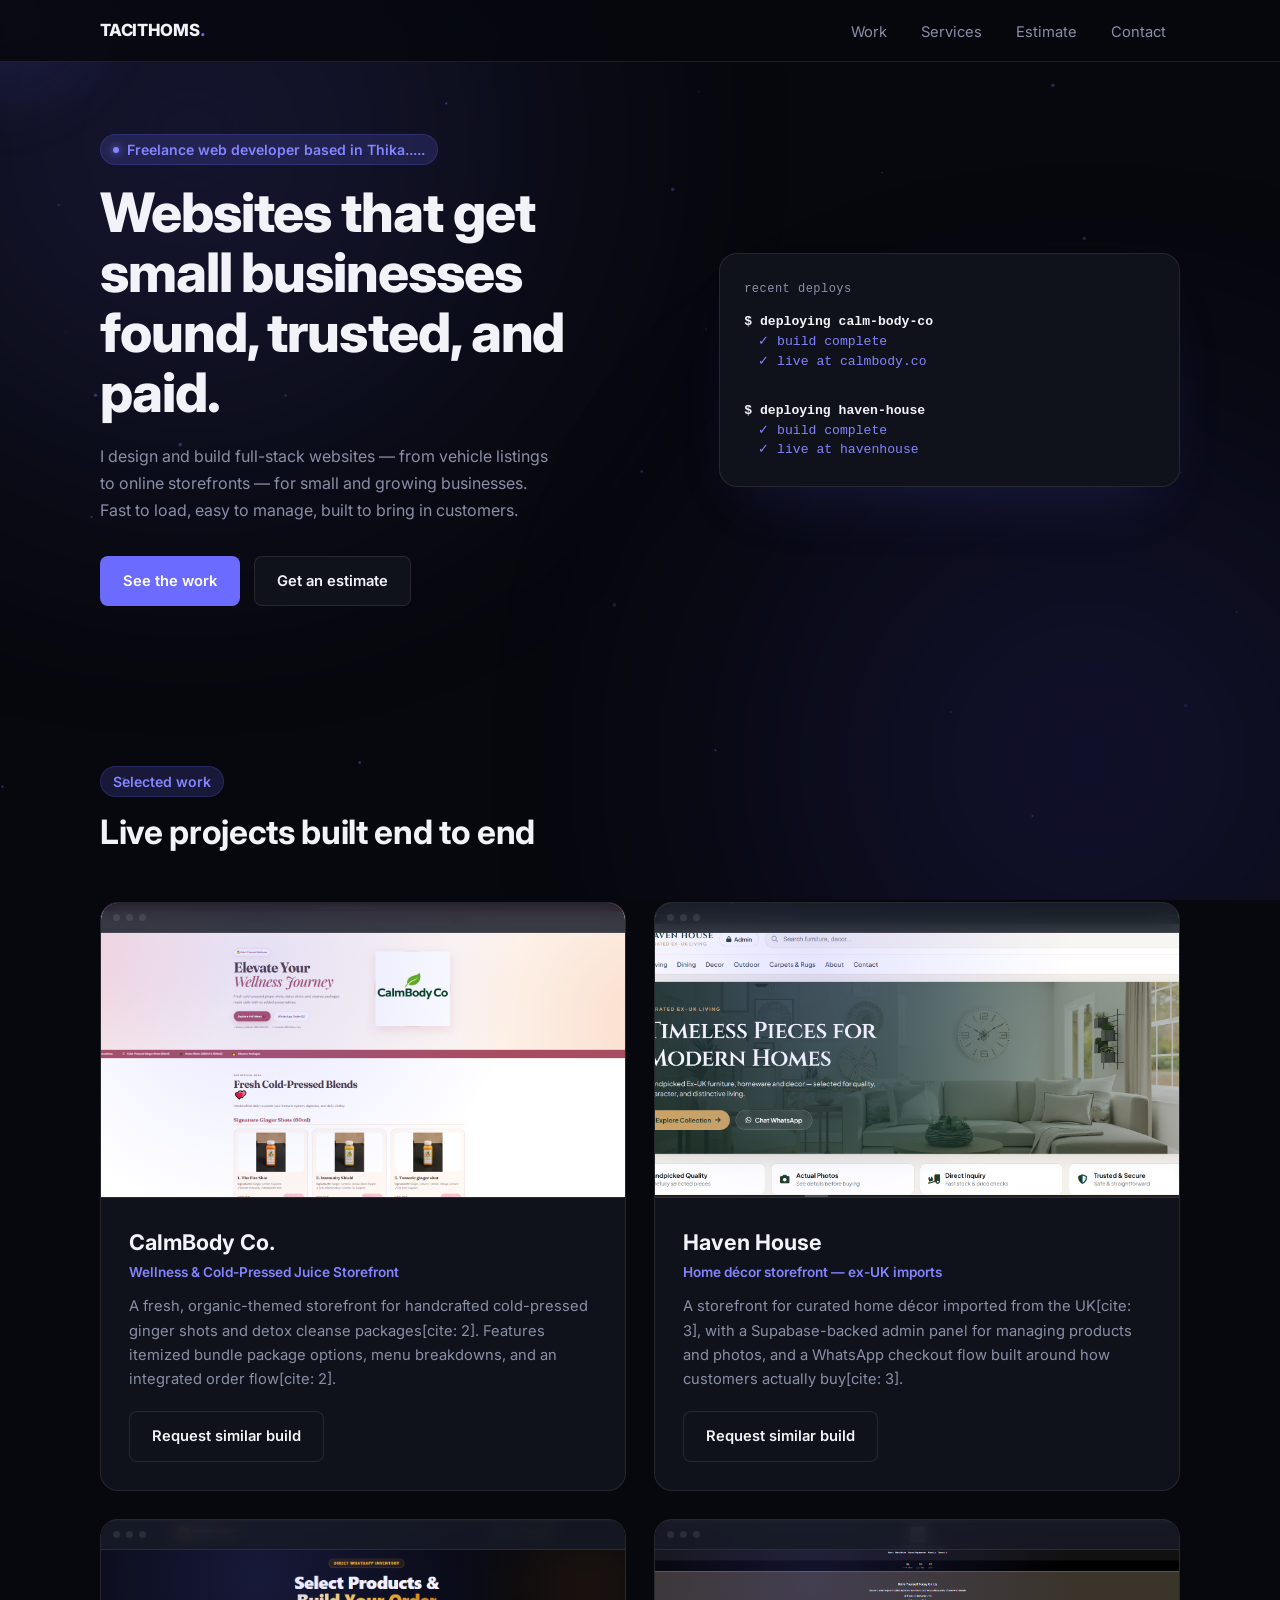
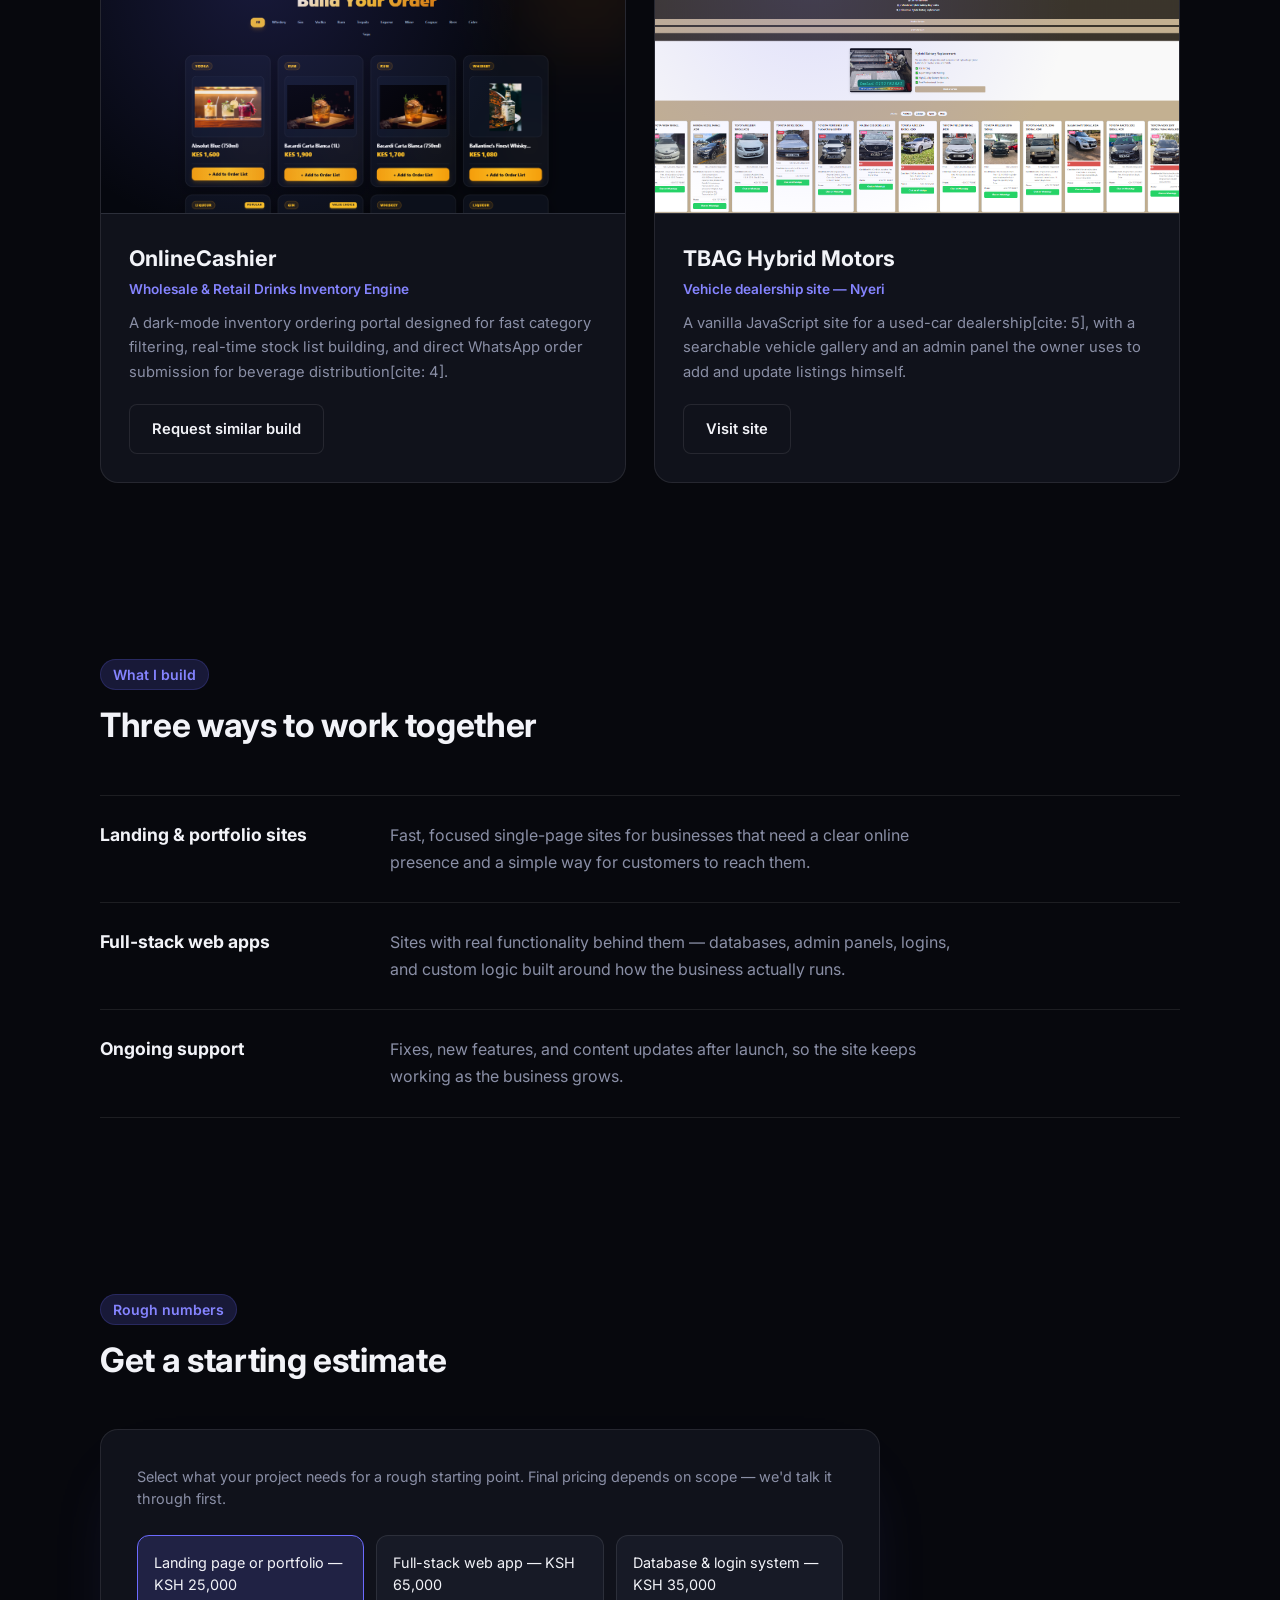
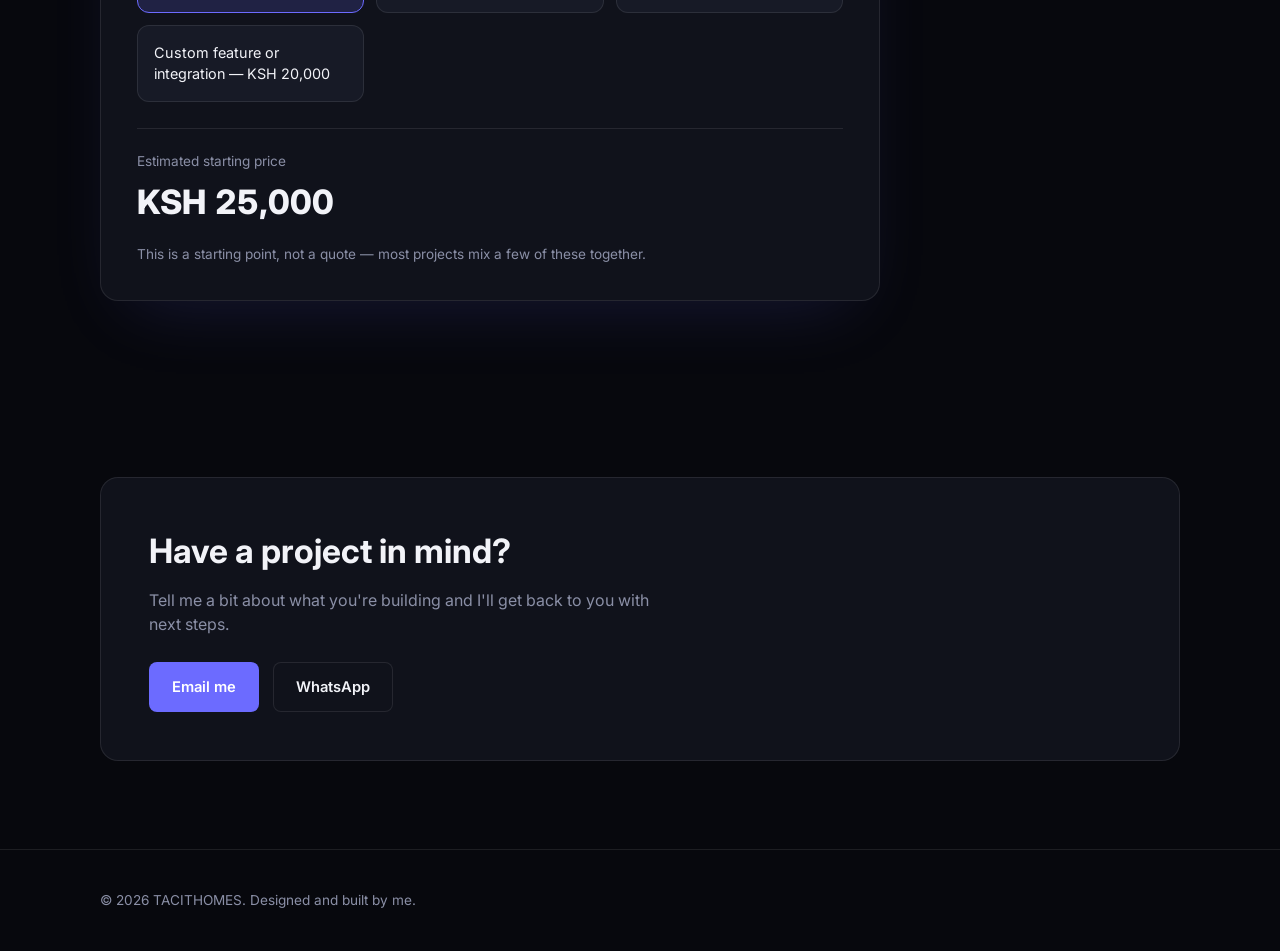
==== index.html @ ae26a4ca "Lets get known" ====
<!DOCTYPE html>
<html lang="en">
<head>
  <meta charset="utf-8">
  <meta name="viewport" content="width=device-width, initial-scale=1.0">
  <title>TACITHOMES — Freelance Web Developer</title>
  <meta name="description" content="Freelance web developer based in Kiambu, Kenya, building fast full-stack websites and web applications for small businesses.">
  <link rel="preconnect" href="https://fonts.googleapis.com">
  <link rel="preconnect" href="https://fonts.gstatic.com" crossorigin>
  <link href="https://fonts.googleapis.com/css2?family=Inter:wght@400;500;600;700;800&display=swap" rel="stylesheet">
  <style>
    :root {
      --bg: #07080d;
      --surface: #10121b;
      --surface-2: #171a26;
      --border: rgba(255, 255, 255, 0.09);
      --text: #f2f3f8;
      --muted: #8a8fa6;
      --accent: #6c6bff;
      --accent-bright: #8584ff;
      --accent-soft: rgba(108, 107, 255, 0.18);
      --radius-sm: 8px;
      --radius-md: 12px;
      --radius-lg: 18px;
    }

    * { box-sizing: border-box; margin: 0; padding: 0; }
    html { scroll-behavior: smooth; }

    body {
      min-height: 100vh;
      color: var(--text);
      font-family: 'Inter', -apple-system, BlinkMacSystemFont, 'Segoe UI', system-ui, sans-serif;
      background: var(--bg);
      line-height: 1.5;
      overflow-x: hidden;
      -webkit-font-smoothing: antialiased;
    }

    /* Ambient Lighting Elements */
    .aurora {
      position: fixed;
      inset: 0;
      z-index: -5;
      overflow: hidden;
      pointer-events: none;
    }

    .aurora::before,
    .aurora::after {
      content: "";
      position: absolute;
      width: 50vw;
      height: 50vw;
      min-width: 350px;
      min-height: 350px;
      border-radius: 50%;
      filter: blur(140px);
      opacity: 0.15;
      will-change: transform;
    }

    .aurora::before {
      top: -20%;
      left: -10%;
      background: var(--accent);
      animation: ambientPulse 16s ease-in-out infinite alternate;
    }

    .aurora::after {
      right: -10%;
      bottom: -20%;
      background: #4f46e5;
      animation: ambientPulse 20s ease-in-out infinite alternate-reverse;
    }

    @keyframes ambientPulse {
      0% { transform: scale(1) translate(0, 0); }
      100% { transform: scale(1.2) translate(30px, -20px); }
    }

    #particleCanvas {
      position: fixed;
      inset: 0;
      z-index: -4;
      pointer-events: none;
    }

    .cursor-glow {
      position: fixed;
      width: 280px;
      height: 280px;
      border-radius: 50%;
      pointer-events: none;
      z-index: -2;
      transform: translate(-50%, -50%);
      background: radial-gradient(circle, var(--accent-soft), transparent 70%);
      filter: blur(20px);
    }

    /* Layout & Navigation */
    .container {
      width: min(1080px, calc(100% - 40px));
      margin: 0 auto;
    }

    header {
      position: sticky;
      top: 0;
      z-index: 50;
      background: rgba(7, 8, 13, 0.85);
      backdrop-filter: blur(10px);
      border-bottom: 1px solid var(--border);
    }

    nav {
      position: relative;
      display: flex;
      align-items: center;
      justify-content: space-between;
      padding: 18px 0;
    }

    .brand {
      font-weight: 800;
      font-size: 1.05rem;
      letter-spacing: -0.01em;
      text-decoration: none;
      color: var(--text);
    }
    .brand span { color: var(--accent); }

    .nav-links { display: flex; gap: 6px; list-style: none; }
    .nav-links a {
      text-decoration: none;
      color: var(--muted);
      font-size: 0.92rem;
      padding: 8px 14px;
      border-radius: var(--radius-sm);
      transition: color .2s ease, background .2s ease;
    }
    .nav-links a:hover { color: var(--text); background: var(--surface); }

    .nav-toggle {
      display: none;
      flex-direction: column;
      gap: 4px;
      background: none;
      border: none;
      cursor: pointer;
      padding: 8px;
    }
    .nav-toggle span { width: 20px; height: 2px; background: var(--text); border-radius: 2px; }

    @media (max-width: 760px) {
      .nav-toggle { display: flex; }
      .nav-links {
        position: absolute;
        top: 100%;
        left: 0;
        right: 0;
        flex-direction: column;
        background: var(--bg);
        border-bottom: 1px solid var(--border);
        padding: 10px 20px 20px;
        display: none;
      }
      .nav-links.open { display: flex; }
    }

    /* Hero Section */
    .hero { padding: 72px 0; }
    .hero-grid { display: grid; grid-template-columns: 1.1fr 0.9fr; gap: 56px; align-items: center; }

    .kicker {
      display: inline-flex;
      align-items: center;
      gap: 8px;
      color: var(--accent-bright);
      font-size: 0.88rem;
      font-weight: 600;
      margin-bottom: 18px;
      padding: 4px 12px;
      border-radius: 20px;
      background: var(--accent-soft);
      border: 1px solid rgba(108, 107, 255, 0.2);
    }

    .dot {
      width: 6px;
      height: 6px;
      border-radius: 50%;
      background: var(--accent-bright);
      box-shadow: 0 0 8px var(--accent-bright);
      animation: signalPulse 1.5s infinite;
    }

    @keyframes signalPulse {
      0%, 100% { opacity: 1; }
      50% { opacity: 0.3; }
    }

    .hero h1 { font-size: clamp(2.2rem, 4.4vw, 3.4rem); font-weight: 800; letter-spacing: -0.02em; line-height: 1.1; }
    .hero .lede { color: var(--muted); margin-top: 20px; max-width: 46ch; line-height: 1.7; }
    .hero .actions { display: flex; gap: 14px; margin-top: 32px; flex-wrap: wrap; }

    .btn {
      display: inline-flex;
      align-items: center;
      padding: 13px 22px;
      border-radius: var(--radius-sm);
      font-weight: 600;
      font-size: 0.92rem;
      text-decoration: none;
      cursor: pointer;
      border: 1px solid transparent;
      transition: transform .15s ease, background .2s ease, border-color .2s ease, color .2s ease;
    }
    .btn-primary { background: var(--accent); color: #fff; }
    .btn-primary:hover { transform: translateY(-1px); background: var(--accent-bright); }
    .btn-secondary { border-color: var(--border); color: var(--text); background: var(--surface); }
    .btn-secondary:hover { border-color: var(--accent); color: var(--accent-bright); }

    .deploy-log {
      background: var(--surface);
      border: 1px solid var(--border);
      border-radius: var(--radius-lg);
      padding: 26px 24px;
      box-shadow: 0 30px 70px -30px var(--accent-soft);
      font-family: ui-monospace, SFMono-Regular, Menlo, Consolas, monospace;
      font-size: 0.82rem;
      min-height: 230px;
    }
    .deploy-log .log-title { color: var(--muted); font-size: 0.75rem; letter-spacing: 0.04em; margin-bottom: 14px; }
    .log-cmd { color: var(--text); font-weight: 600; margin-top: 10px; }
    .log-ok { color: var(--accent-bright); padding-left: 14px; }
    .log-line { color: var(--muted); }

    @media (max-width: 860px) {
      .hero-grid { grid-template-columns: 1fr; }
    }

    /* Shared Section Header */
    section { padding: 88px 0; }
    .section-head { max-width: 640px; margin-bottom: 44px; }
    .section-head .kicker { margin-bottom: 10px; }
    .section-head h2 { font-size: clamp(1.6rem, 3vw, 2.1rem); font-weight: 700; letter-spacing: -0.01em; }

    /* Work Showcase Grid */
    .work-grid {
      display: grid;
      grid-template-columns: repeat(auto-fit, minmax(480px, 1fr));
      gap: 28px;
    }

    .work-card {
      background: var(--surface);
      border: 1px solid var(--border);
      border-radius: var(--radius-lg);
      overflow: hidden;
      display: flex;
      flex-direction: column;
      transition: transform .25s ease, border-color .25s ease, box-shadow .25s ease;
      transform-style: preserve-3d;
    }

    .work-card:hover {
      border-color: rgba(108, 107, 255, 0.4);
      box-shadow: 0 20px 40px -20px var(--accent-soft);
    }

    .work-visual {
      background: var(--surface-2);
      border-bottom: 1px solid var(--border);
      aspect-ratio: 16 / 9;
      position: relative;
      overflow: hidden;
      display: flex;
      align-items: center;
      justify-content: center;
    }

    .work-visual::before {
      content: "";
      position: absolute;
      inset: 0;
      background: radial-gradient(circle at 30% 20%, var(--accent-soft), transparent 60%);
      z-index: 1;
      pointer-events: none;
    }

    .work-visual img {
      width: 100%;
      height: 100%;
      object-fit: cover;
      object-position: top;
      transition: transform .4s ease;
    }

    .work-card:hover .work-visual img {
      transform: scale(1.03);
    }

    .work-visual .frame-bar {
      position: absolute;
      top: 0; left: 0; right: 0;
      height: 30px;
      background: rgba(23, 26, 38, 0.85);
      backdrop-filter: blur(8px);
      display: flex;
      align-items: center;
      gap: 6px;
      padding: 0 12px;
      border-bottom: 1px solid var(--border);
      z-index: 2;
    }
    .frame-bar span { width: 7px; height: 7px; border-radius: 50%; background: var(--border); }

    .work-content {
      padding: 28px;
      display: flex;
      flex-direction: column;
      flex-grow: 1;
    }

    .work-content h3 { font-size: 1.35rem; font-weight: 700; }
    .work-content .tag { color: var(--accent-bright); font-size: 0.85rem; font-weight: 600; margin: 4px 0 12px; }
    .work-content p.desc { color: var(--muted); line-height: 1.65; font-size: 0.92rem; margin-bottom: 20px; flex-grow: 1; }
    .work-content .actions { display: flex; gap: 10px; margin-top: auto; }

    @media (max-width: 560px) {
      .work-grid { grid-template-columns: 1fr; }
    }

    /* Services List */
    .service-row {
      display: grid;
      grid-template-columns: 260px 1fr;
      gap: 30px;
      padding: 26px 0;
      border-top: 1px solid var(--border);
    }
    .services-list .service-row:last-child { border-bottom: 1px solid var(--border); }
    .service-row h3 { font-size: 1.1rem; font-weight: 700; }
    .service-row p { color: var(--muted); line-height: 1.7; max-width: 56ch; }

    @media (max-width: 640px) {
      .service-row { grid-template-columns: 1fr; gap: 8px; }
    }

    /* Interactive Components Box */
    .interactive-box {
      background: var(--surface);
      border: 1px solid var(--border);
      border-radius: var(--radius-lg);
      padding: 36px;
      max-width: 780px;
      box-shadow: 0 30px 70px -30px var(--accent-soft);
    }

    .calc-grid {
      display: grid;
      grid-template-columns: repeat(auto-fit, minmax(220px, 1fr));
      gap: 12px;
      margin: 26px 0;
    }

    .calc-option {
      border: 1px solid var(--border);
      border-radius: var(--radius-md);
      padding: 16px;
      cursor: pointer;
      font-size: 0.9rem;
      transition: border-color .2s ease, background .2s ease;
      user-select: none;
      background: var(--surface-2);
    }

    .calc-option.selected {
      border-color: var(--accent);
      background: var(--accent-soft);
      color: var(--text);
    }

    .calc-result {
      border-top: 1px solid var(--border);
      padding-top: 22px;
      margin-top: 10px;
    }

    .calc-result .label { color: var(--muted); font-size: 0.85rem; }
    .calc-price { font-size: 2.1rem; font-weight: 800; margin-top: 6px; color: var(--text); font-variant-numeric: tabular-nums; }
    .estimate-note { color: var(--muted); font-size: 0.85rem; margin-top: 16px; }

    /* Contact Box */
    .contact-box {
      background: var(--surface);
      border: 1px solid var(--border);
      border-radius: var(--radius-lg);
      padding: 48px;
    }
    .contact-box h2 { font-size: clamp(1.6rem, 3vw, 2.1rem); font-weight: 700; }
    .contact-box p { color: var(--muted); margin-top: 12px; max-width: 52ch; }
    .contact-actions { display: flex; gap: 14px; margin-top: 26px; flex-wrap: wrap; }

    /* Footer */
    footer { padding: 40px 0; border-top: 1px solid var(--border); color: var(--muted); font-size: 0.85rem; }

    @media (prefers-reduced-motion: reduce) {
      html { scroll-behavior: auto; }
      * { transition: none !important; animation: none !important; }
    }
  </style>
</head>
<body>

  <div class="aurora"></div>
  <canvas id="particleCanvas"></canvas>
  <div class="cursor-glow" id="cursorGlow"></div>

  <header>
    <div class="container">
      <nav>
        <a href="#top" class="brand">TACITHOMS<span>.</span></a>
        <button class="nav-toggle" id="navToggle" aria-label="Toggle menu" aria-expanded="false">
          <span></span><span></span><span></span>
        </button>
        <ul class="nav-links" id="navLinks">
          <li><a href="#work">Work</a></li>
          <li><a href="#services">Services</a></li>
          <li><a href="#estimate">Estimate</a></li>
          <li><a href="#contact">Contact</a></li>
        </ul>
      </nav>
    </div>
  </header>

  <main>
    <!-- Hero Section -->
    <section class="hero" id="top">
      <div class="container hero-grid">
        <div>
          <div class="kicker">
            <span class="dot"></span>
            Freelance web developer based in Thika.....
          </div>
          <h1>Websites that get small businesses found, trusted, and paid.</h1>
          <p class="lede">I design and build full-stack websites — from vehicle listings to online storefronts — for small and growing businesses. Fast to load, easy to manage, built to bring in customers.</p>
          <div class="actions">
            <a href="#work" class="btn btn-primary">See the work</a>
            <a href="#estimate" class="btn btn-secondary">Get an estimate</a>
          </div>
        </div>
        <div class="deploy-log" id="deployLog" aria-hidden="true">
          <div class="log-title">recent deploys</div>
        </div>
      </div>
    </section>

    <!-- Work Section -->
    <section id="work">
      <div class="container">
        <div class="section-head">
          <p class="kicker">Selected work</p>
          <h2>Live projects built end to end</h2>
        </div>

        <div class="work-grid">
          <!-- Work Item 1: CalmBody Co. -->
          <div class="work-card tilt">
            <div class="work-visual">
              <div class="frame-bar"><span></span><span></span><span></span></div>
              <img src="calm.png" alt="CalmBody Co. website screenshot" loading="lazy">
            </div>
            <div class="work-content">
              <h3>CalmBody Co.</h3>
              <p class="tag">Wellness &amp; Cold-Pressed Juice Storefront</p>
              <p class="desc">A fresh, organic-themed storefront for handcrafted cold-pressed ginger shots and detox cleanse packages[cite: 2]. Features itemized bundle package options, menu breakdowns, and an integrated order flow[cite: 2].</p>
              <div class="actions">
                <a href="#contact" class="btn btn-secondary">Request similar build</a>
              </div>
            </div>
          </div>

          <!-- Work Item 2: Haven House -->
          <div class="work-card tilt">
            <div class="work-visual">
              <div class="frame-bar"><span></span><span></span><span></span></div>
              <img src="ex.png" alt="Haven House website screenshot" loading="lazy">
            </div>
            <div class="work-content">
              <h3>Haven House</h3>
              <p class="tag">Home décor storefront — ex-UK imports</p>
              <p class="desc">A storefront for curated home décor imported from the UK[cite: 3], with a Supabase-backed admin panel for managing products and photos, and a WhatsApp checkout flow built around how customers actually buy[cite: 3].</p>
              <div class="actions">
                <a href="#contact" class="btn btn-secondary">Request similar build</a>
              </div>
            </div>
          </div>

          <!-- Work Item 3: OnlineCashier -->
          <div class="work-card tilt">
            <div class="work-visual">
              <div class="frame-bar"><span></span><span></span><span></span></div>
              <img src="rahum.png" alt="OnlineCashier website screenshot" loading="lazy">
            </div>
            <div class="work-content">
              <h3>OnlineCashier</h3>
              <p class="tag">Wholesale &amp; Retail Drinks Inventory Engine</p>
              <p class="desc">A dark-mode inventory ordering portal designed for fast category filtering, real-time stock list building, and direct WhatsApp order submission for beverage distribution[cite: 4].</p>
              <div class="actions">
                <a href="#contact" class="btn btn-secondary">Request similar build</a>
              </div>
            </div>
          </div>

          <!-- Work Item 4: TBAG Hybrid Motors -->
          <div class="work-card tilt">
            <div class="work-visual">
              <div class="frame-bar"><span></span><span></span><span></span></div>
              <img src="tbag.png" alt="TBAG Hybrid Motors website screenshot" loading="lazy">
            </div>
            <div class="work-content">
              <h3>TBAG Hybrid Motors</h3>
              <p class="tag">Vehicle dealership site — Nyeri</p>
              <p class="desc">A vanilla JavaScript site for a used-car dealership[cite: 5], with a searchable vehicle gallery and an admin panel the owner uses to add and update listings himself.</p>
              <div class="actions">
                <a href="https://tbagweb.vercel.app" target="_blank" rel="noopener" class="btn btn-secondary">Visit site</a>
              </div>
            </div>
          </div>
        </div>
      </div>
    </section>

    <!-- Services Section -->
    <section id="services">
      <div class="container">
        <div class="section-head">
          <p class="kicker">What I build</p>
          <h2>Three ways to work together</h2>
        </div>
        <div class="services-list">
          <div class="service-row">
            <h3>Landing &amp; portfolio sites</h3>
            <p>Fast, focused single-page sites for businesses that need a clear online presence and a simple way for customers to reach them.</p>
          </div>
          <div class="service-row">
            <h3>Full-stack web apps</h3>
            <p>Sites with real functionality behind them — databases, admin panels, logins, and custom logic built around how the business actually runs.</p>
          </div>
          <div class="service-row">
            <h3>Ongoing support</h3>
            <p>Fixes, new features, and content updates after launch, so the site keeps working as the business grows.</p>
          </div>
        </div>
      </div>
    </section>

    <!-- Price Estimator Section -->
    <section id="estimate">
      <div class="container">
        <div class="section-head">
          <p class="kicker">Rough numbers</p>
          <h2>Get a starting estimate</h2>
        </div>
        <div class="interactive-box">
          <p class="intro" style="color: var(--muted); font-size: 0.9rem;">Select what your project needs for a rough starting point. Final pricing depends on scope — we'd talk it through first.</p>
          <div class="calc-grid">
            <div class="calc-option selected" data-value="25000" onclick="toggleOption(this)">Landing page or portfolio — KSH 25,000</div>
            <div class="calc-option" data-value="65000" onclick="toggleOption(this)">Full-stack web app — KSH 65,000</div>
            <div class="calc-option" data-value="35000" onclick="toggleOption(this)">Database &amp; login system — KSH 35,000</div>
            <div class="calc-option" data-value="20000" onclick="toggleOption(this)">Custom feature or integration — KSH 20,000</div>
          </div>
          <div class="calc-result">
            <div class="label">Estimated starting price</div>
            <div class="calc-price" id="totalPrice">KSH 25,000</div>
          </div>
          <p class="estimate-note">This is a starting point, not a quote — most projects mix a few of these together.</p>
        </div>
      </div>
    </section>

    <!-- Contact Section -->
    <section id="contact">
      <div class="container">
        <div class="contact-box">
          <h2>Have a project in mind?</h2>
          <p>Tell me a bit about what you're building and I'll get back to you with next steps.</p>
          <div class="contact-actions">
            <a href="mailto:jmgitahi590@mail.com" class="btn btn-primary">Email me</a>
            <a href="https://wa.me/254791635413" target="_blank" rel="noopener" class="btn btn-secondary">WhatsApp</a>
          </div>
        </div>
      </div>
    </section>
  </main>

  <footer>
    <div class="container">
      <p>© 2026 TACITHOMES. Designed and built by me.</p>
    </div>
  </footer>

  <script>
    // Navigation Mobile Toggle
    const navToggle = document.getElementById('navToggle');
    const navLinks = document.getElementById('navLinks');
    navToggle.addEventListener('click', () => {
      const isOpen = navLinks.classList.toggle('open');
      navToggle.setAttribute('aria-expanded', String(isOpen));
    });
    navLinks.querySelectorAll('a').forEach((link) => {
      link.addEventListener('click', () => navLinks.classList.remove('open'));
    });

    // Cursor Tracking Glow Effect
    const cursorGlow = document.getElementById("cursorGlow");
    window.addEventListener("pointermove", (e) => {
      cursorGlow.style.left = e.clientX + "px";
      cursorGlow.style.top = e.clientY + "px";
    });

    // 3D Card Hover Interaction
    document.querySelectorAll(".tilt").forEach((card) => {
      card.addEventListener("pointermove", (e) => {
        const rect = card.getBoundingClientRect();
        const x = e.clientX - rect.left;
        const y = e.clientY - rect.top;
        const rotateX = ((y / rect.height) - 0.5) * -6;
        const rotateY = ((x / rect.width) - 0.5) * 6;

        card.style.transform = `perspective(800px) rotateX(${rotateX}deg) rotateY(${rotateY}deg) translateY(-3px)`;
      });

      card.addEventListener("pointerleave", () => {
        card.style.transform = "perspective(800px) rotateX(0deg) rotateY(0deg) translateY(0)";
      });
    });

    // Estimate Calculator
    function toggleOption(el) {
      el.classList.toggle('selected');
      calculateTotal();
    }
    function calculateTotal() {
      let total = 0;
      document.querySelectorAll('.calc-option.selected').forEach((opt) => {
        total += parseInt(opt.getAttribute('data-value'), 10);
      });
      document.getElementById('totalPrice').textContent = `KSH ${total.toLocaleString()}`;
    }

    // Hero Deploy Log Dynamic Output
    const logLines = [
      '$ deploying calm-body-co',
      '  \u2713 build complete',
      '  \u2713 live at calmbody.co',
      '',
      '$ deploying haven-house',
      '  \u2713 build complete',
      '  \u2713 live at havenhouse.co.ke',
      '',
      '$ deploying online-cashier',
      '  \u2713 build complete',
      '  \u2713 live',
      '',
      '$ deploying tbag-hybrid-motors',
      '  \u2713 live at tbagweb.vercel.app',
      '',
      '$ ready for the next project_'
    ];

    function classify(line) {
      if (line.startsWith('$')) return 'log-cmd';
      if (line.indexOf('\u2713') !== -1) return 'log-ok';
      return 'log-line';
    }

    const logEl = document.getElementById('deployLog');
    const reduceMotion = window.matchMedia('(prefers-reduced-motion: reduce)').matches;

    function appendLineInstant(line) {
      const div = document.createElement('div');
      div.className = classify(line);
      div.innerHTML = line ? '' : '&nbsp;';
      if (line) div.textContent = line;
      logEl.appendChild(div);
    }

    async function typeLine(line) {
      const div = document.createElement('div');
      div.className = classify(line);
      logEl.appendChild(div);
      if (!line) { div.innerHTML = '&nbsp;'; return; }
      for (const ch of line) {
        div.textContent += ch;
        await new Promise((r) => setTimeout(r, 14));
      }
    }

    async function runLog() {
      if (reduceMotion) {
        logLines.forEach(appendLineInstant);
        return;
      }
      for (const line of logLines) {
        await typeLine(line);
        await new Promise((r) => setTimeout(r, 90));
      }
    }
    runLog();

    // Background Particle System
    const canvas = document.getElementById("particleCanvas");
    const ctx = canvas.getContext("2d");

    function resizeCanvas() {
      canvas.width = window.innerWidth;
      canvas.height = window.innerHeight;
    }
    resizeCanvas();
    window.addEventListener("resize", resizeCanvas);

    const particles = Array.from({ length: 30 }, () => ({
      x: Math.random() * canvas.width,
      y: Math.random() * canvas.height,
      radius: Math.random() * 1.5 + 0.5,
      vx: (Math.random() - 0.5) * 0.25,
      vy: (Math.random() - 0.5) * 0.25,
      alpha: Math.random() * 0.3 + 0.1
    }));

    function animateParticles() {
      ctx.clearRect(0, 0, canvas.width, canvas.height);
      
      particles.forEach(p => {
        p.x += p.vx;
        p.y += p.vy;

        if (p.x < 0) p.x = canvas.width;
        if (p.x > canvas.width) p.x = 0;
        if (p.y < 0) p.y = canvas.height;
        if (p.y > canvas.height) p.y = 0;

        ctx.beginPath();
        ctx.arc(p.x, p.y, p.radius, 0, Math.PI * 2);
        ctx.fillStyle = `rgba(133, 132, 255, ${p.alpha})`;
        ctx.fill();
      });

      requestAnimationFrame(animateParticles);
    }
    animateParticles();
  </script>
</body>
</html>
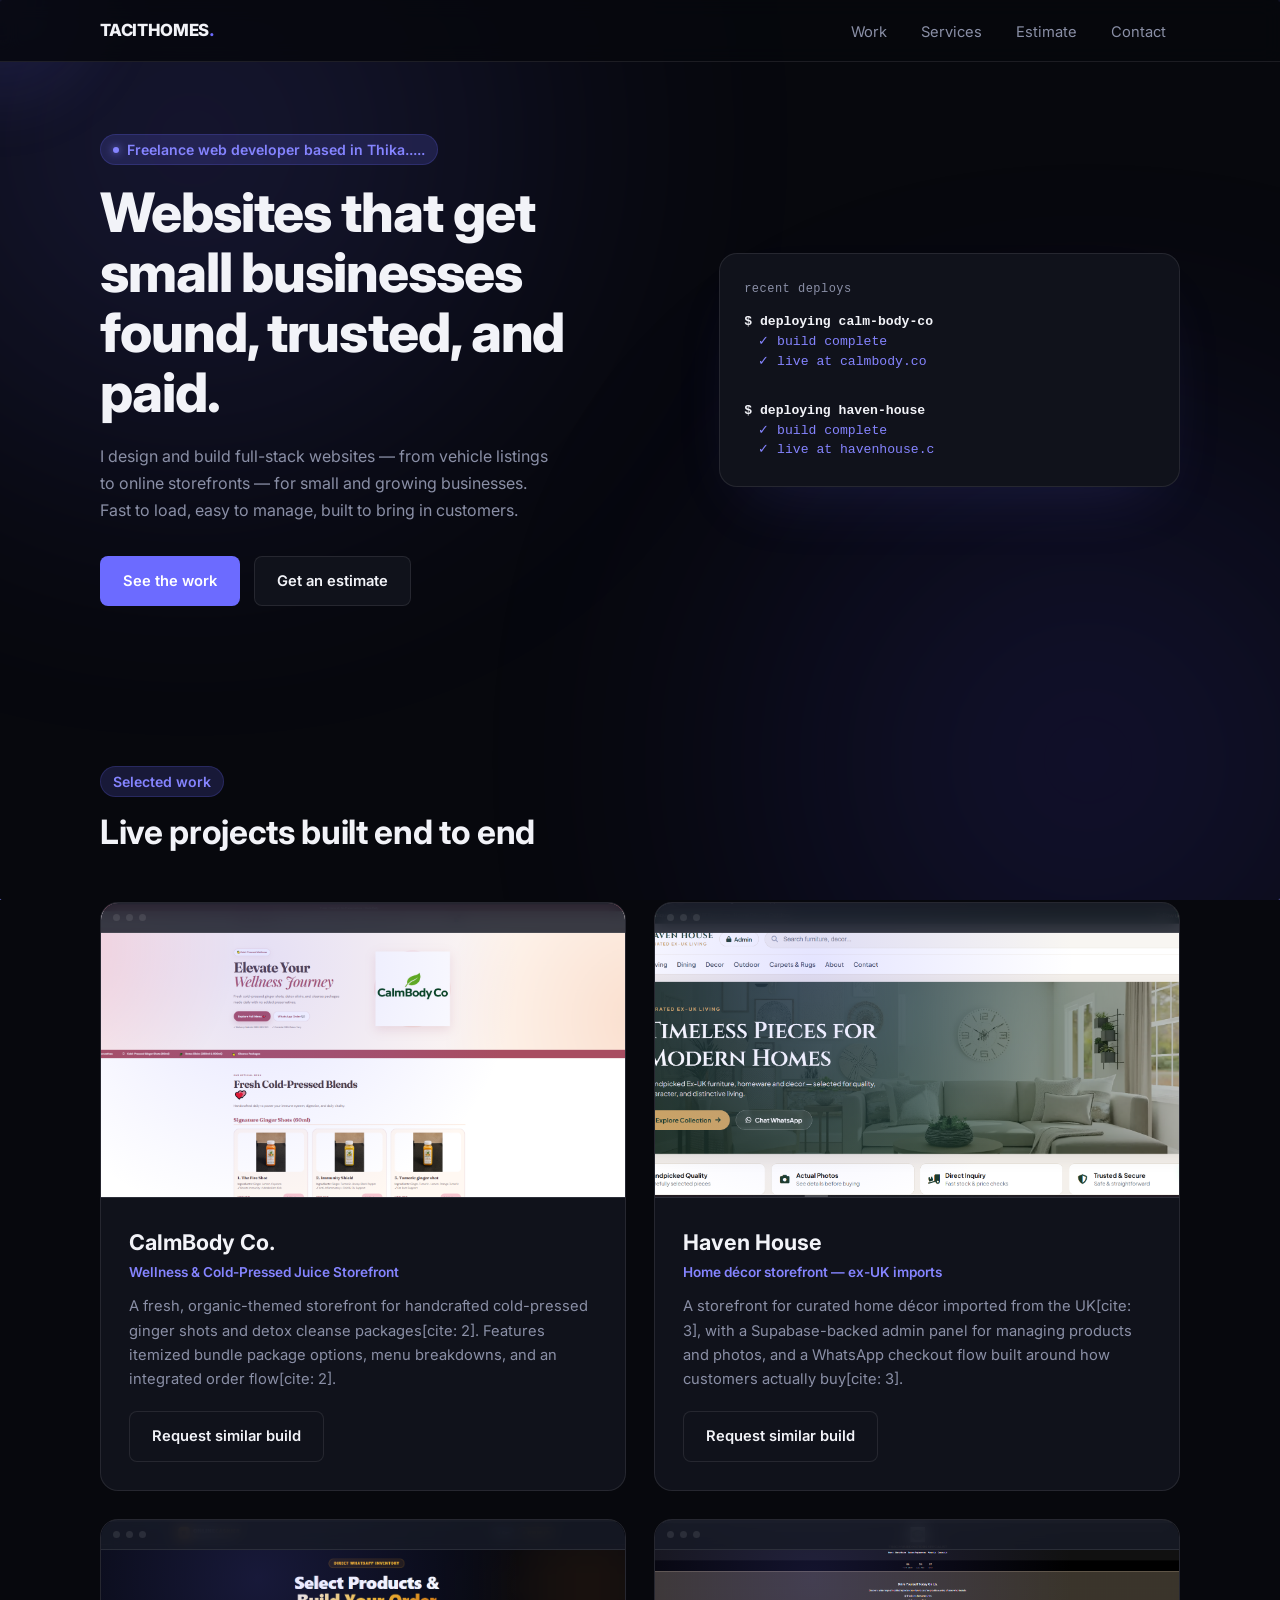
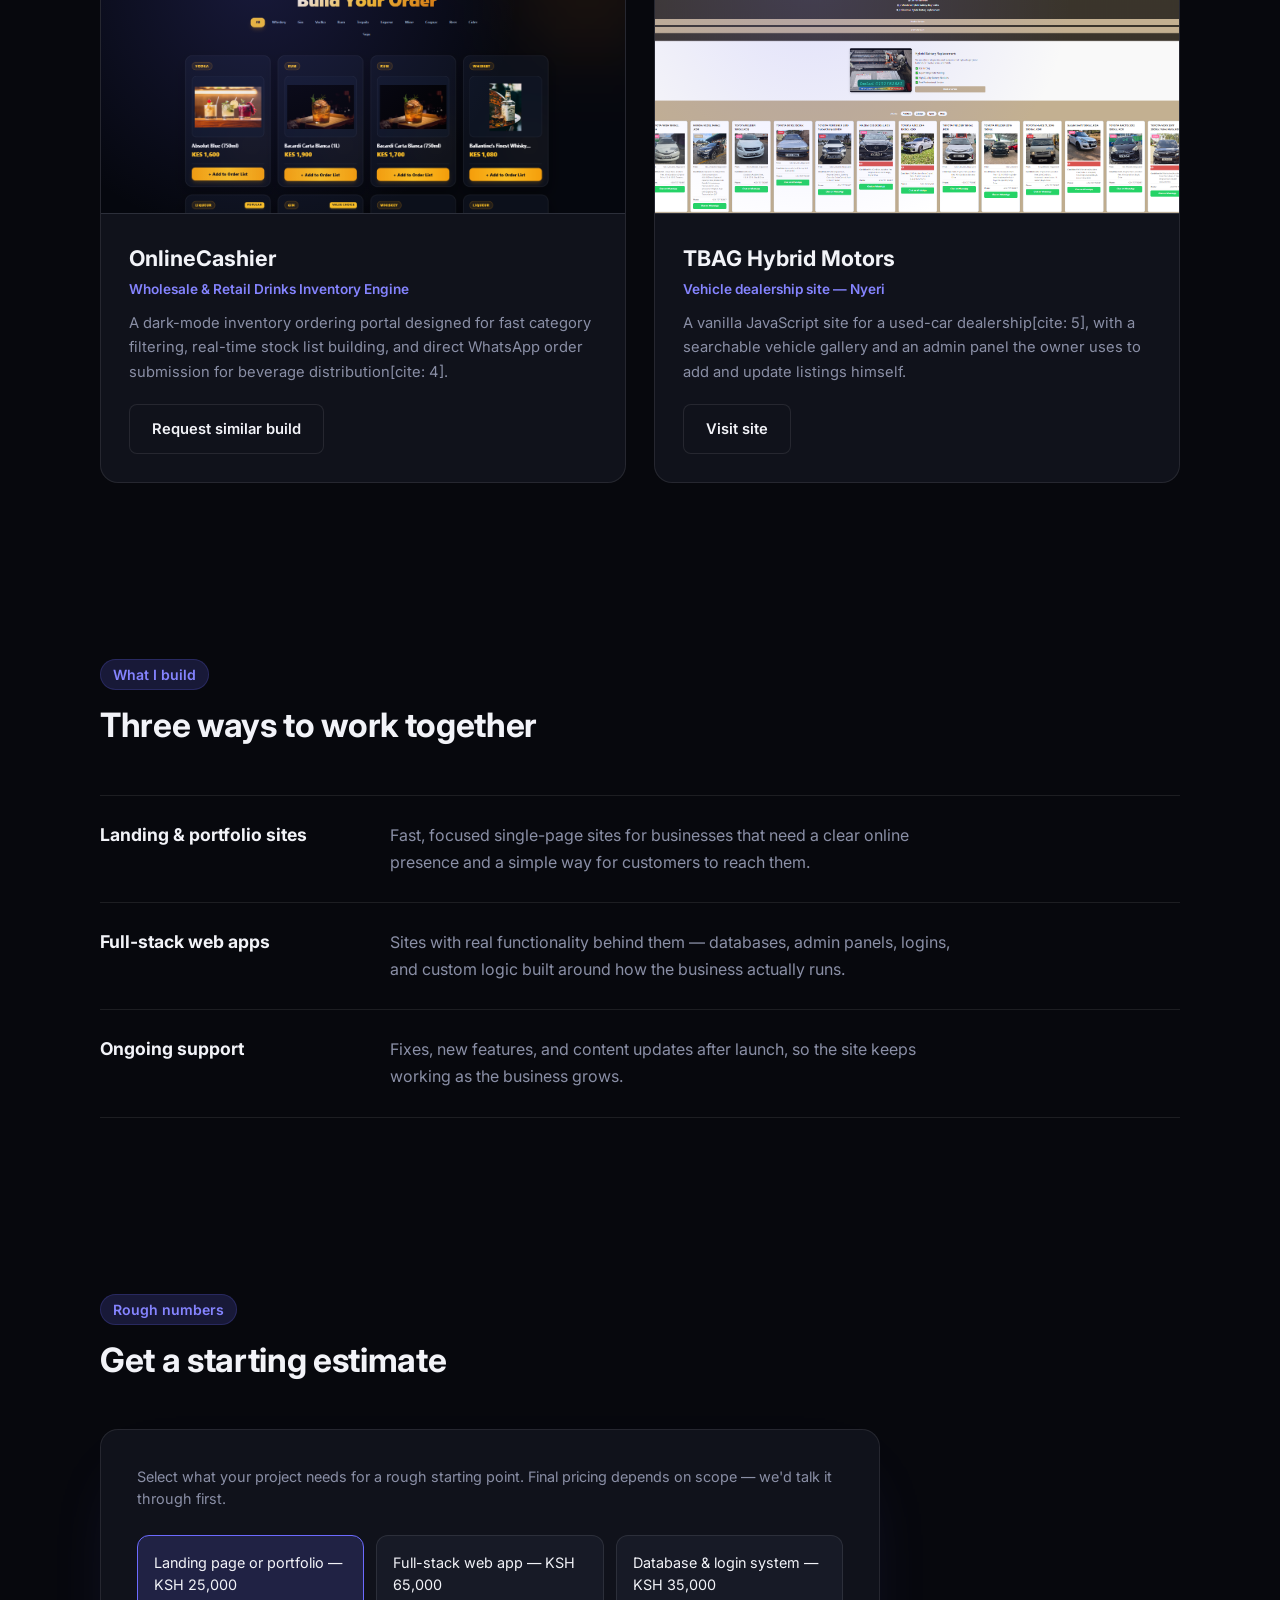
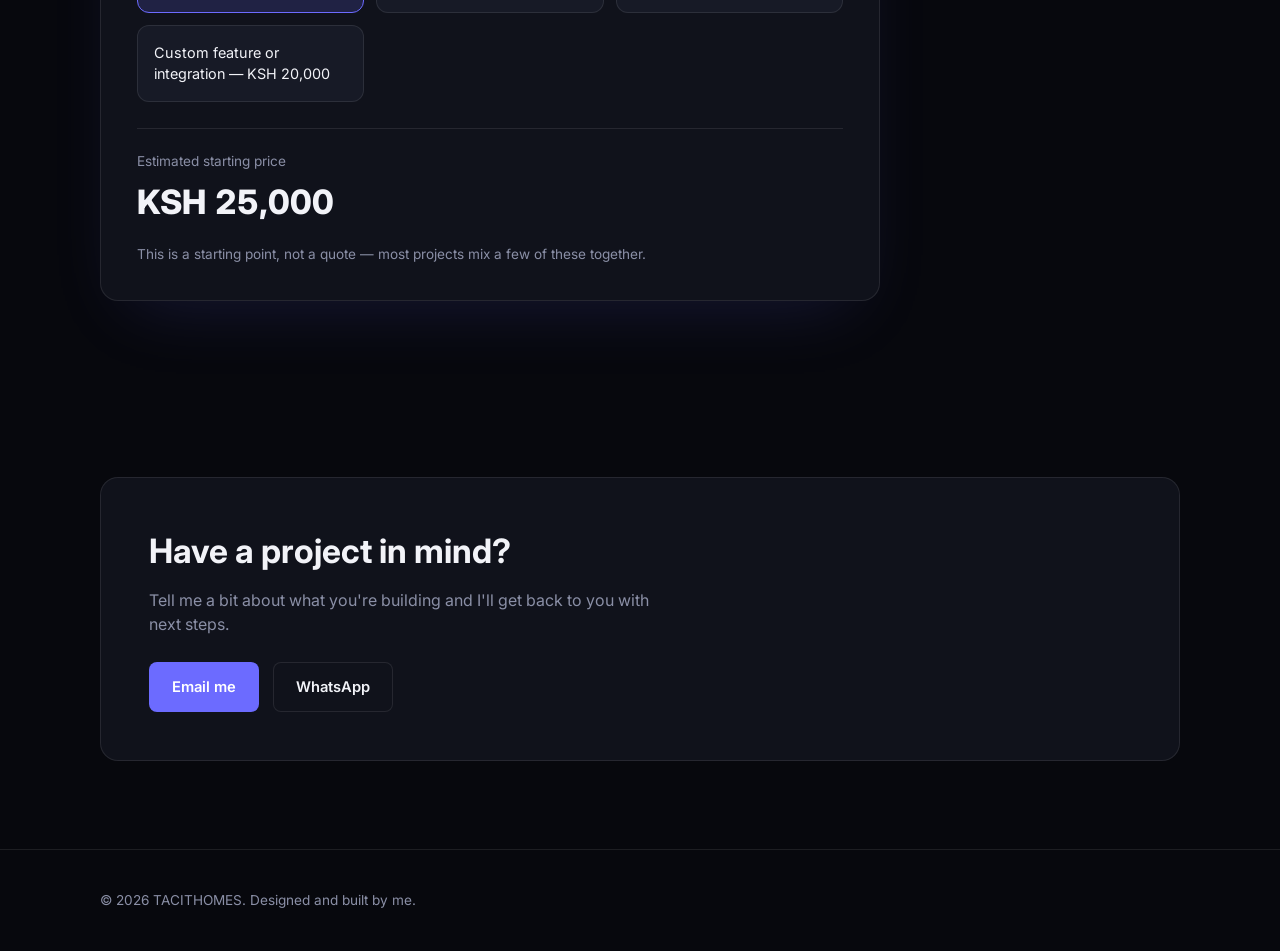
==== commit a88efb9e: "Fix brand name from 'TACITHOMS' to 'TACITHOMES'" ====
--- a/index.html
+++ b/index.html
@@ -421,7 +421,7 @@
   <header>
     <div class="container">
       <nav>
-        <a href="#top" class="brand">TACITHOMS<span>.</span></a>
+        <a href="#top" class="brand">TACITHOMES<span>.</span></a>
         <button class="nav-toggle" id="navToggle" aria-label="Toggle menu" aria-expanded="false">
           <span></span><span></span><span></span>
         </button>
@@ -754,4 +754,4 @@
     animateParticles();
   </script>
 </body>
-</html>+</html>
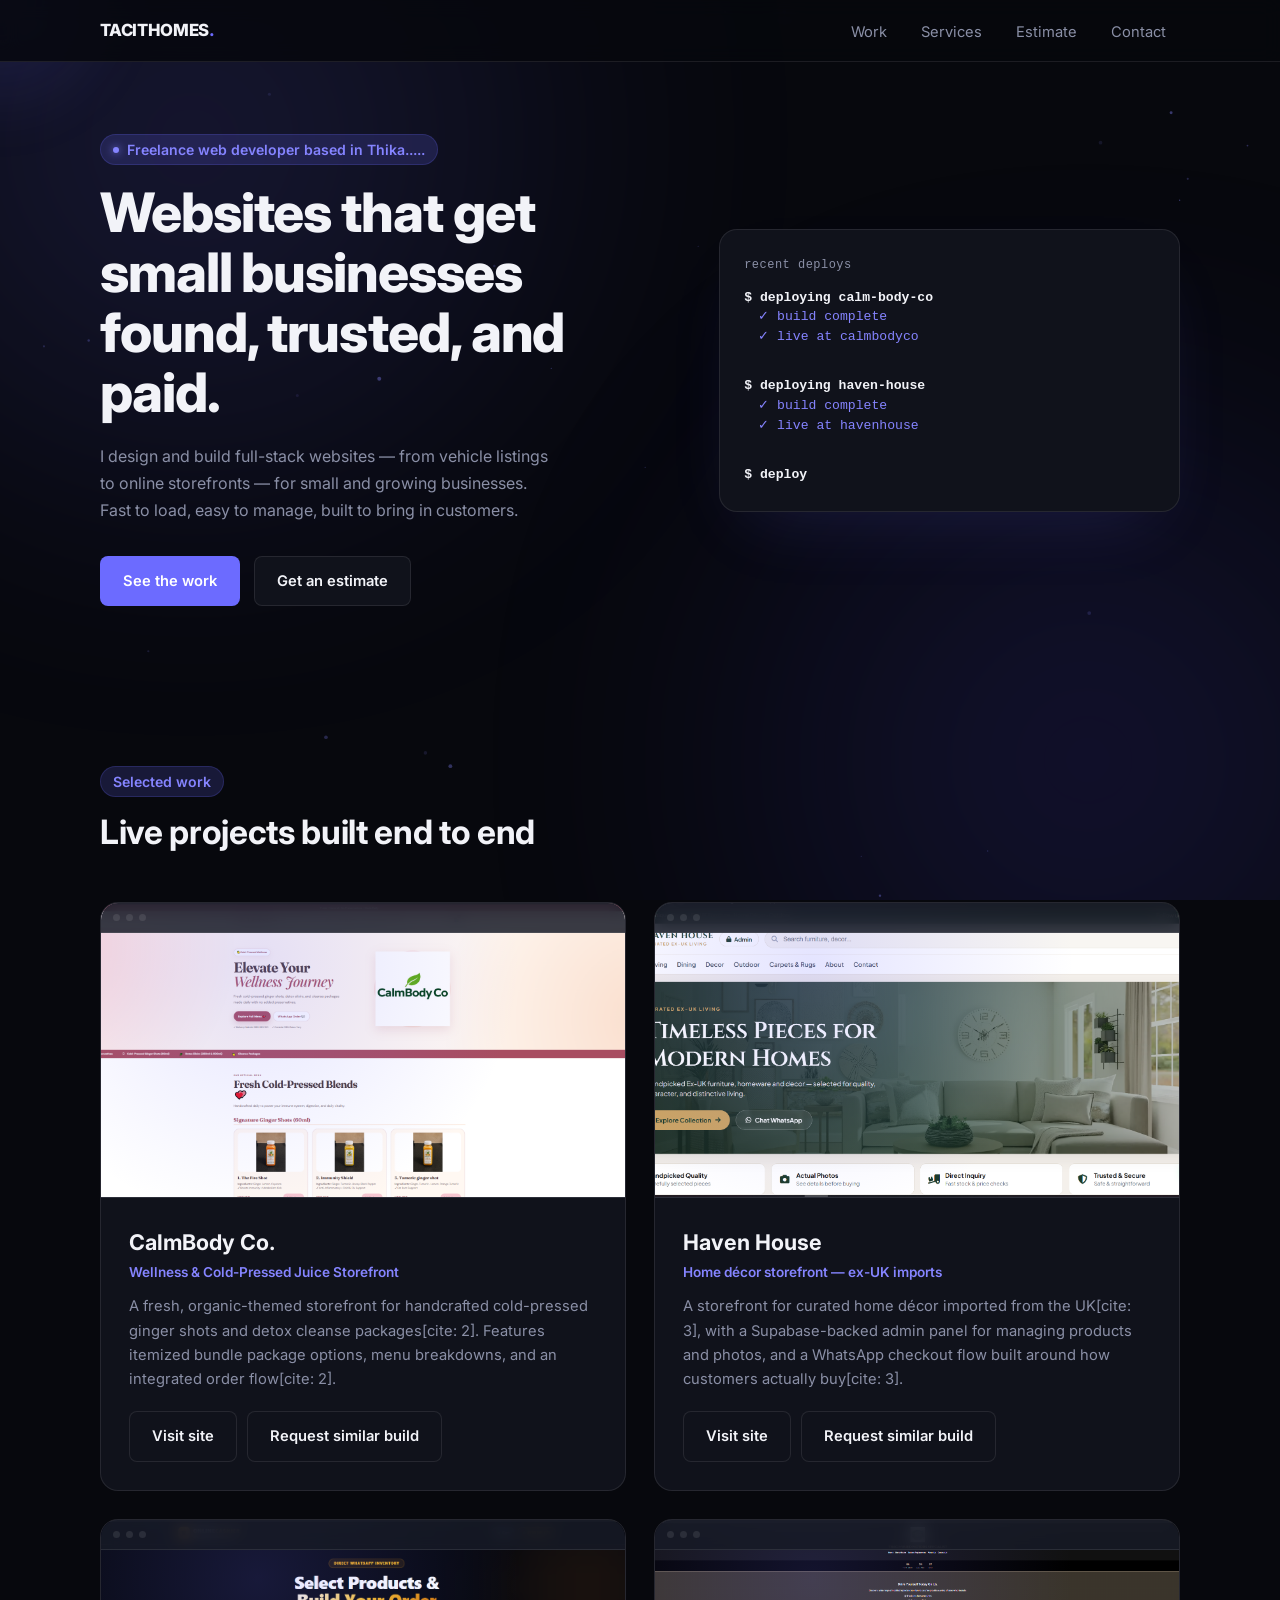
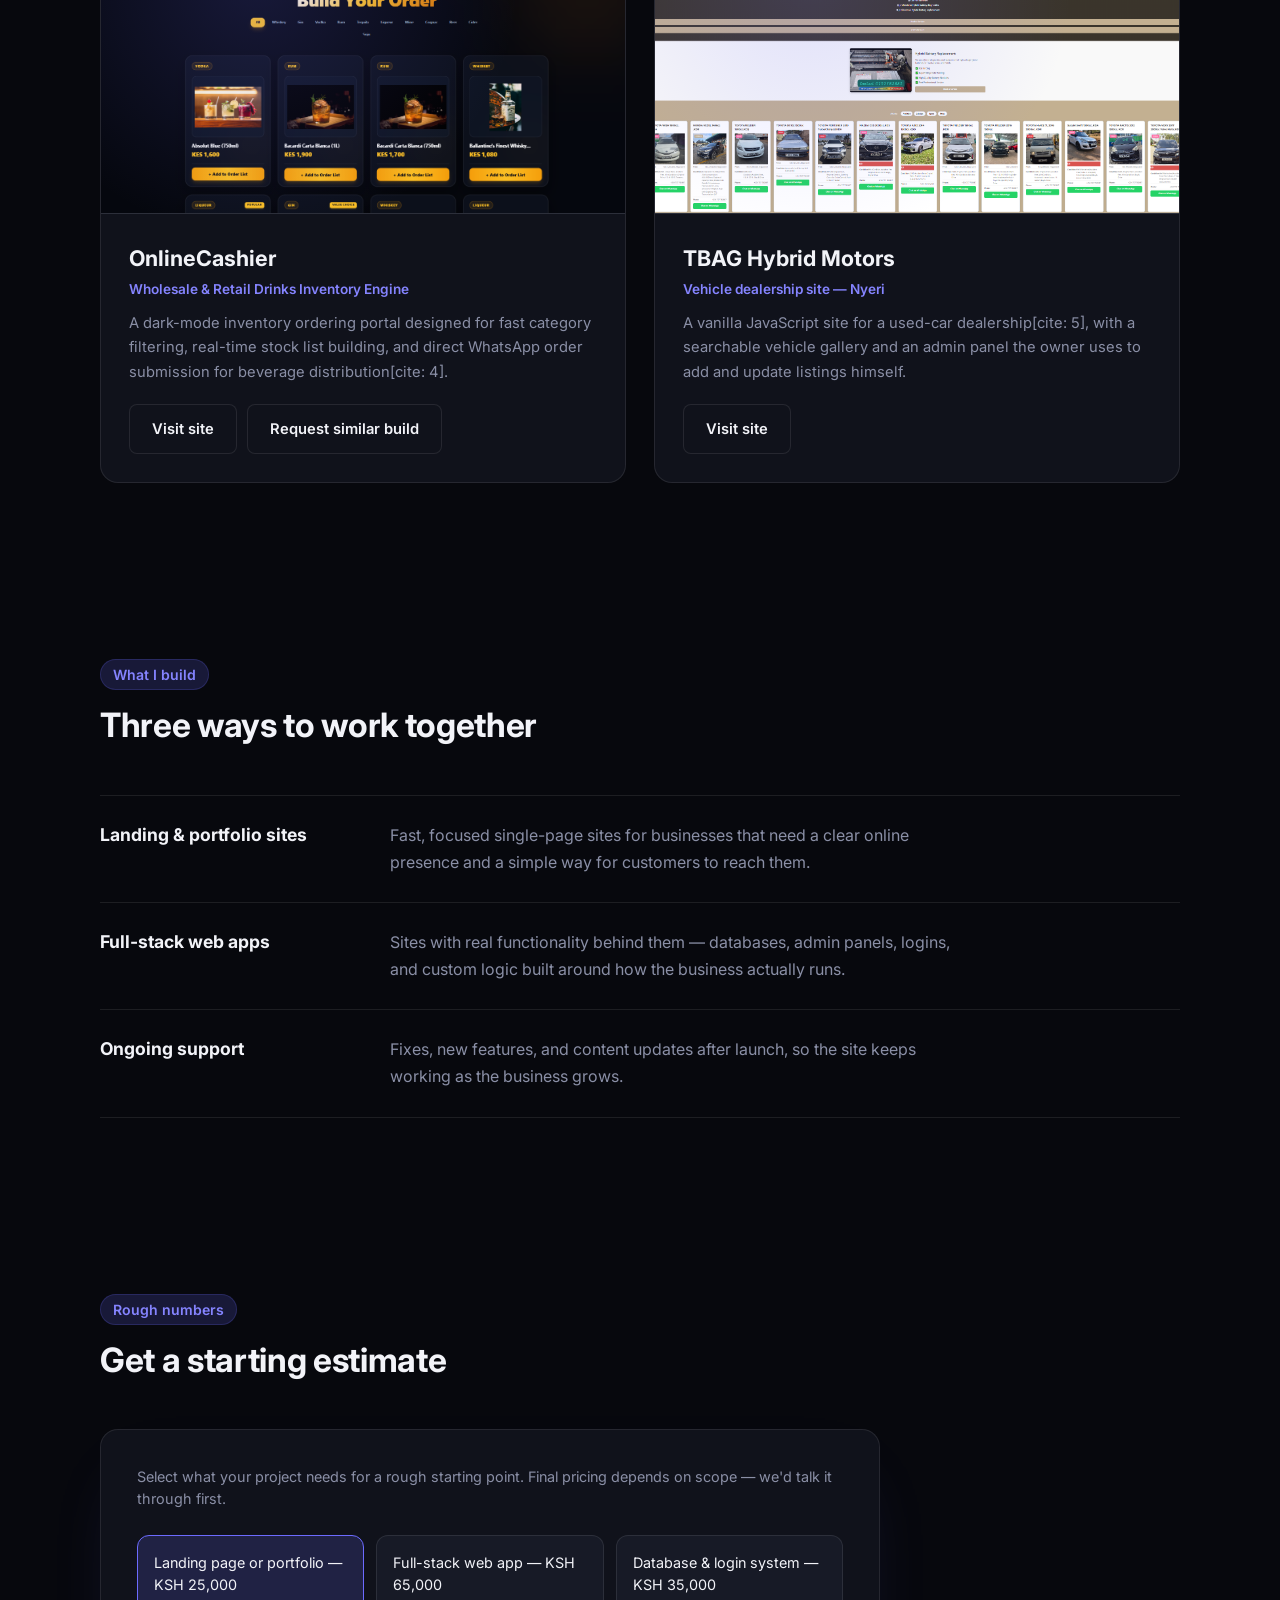
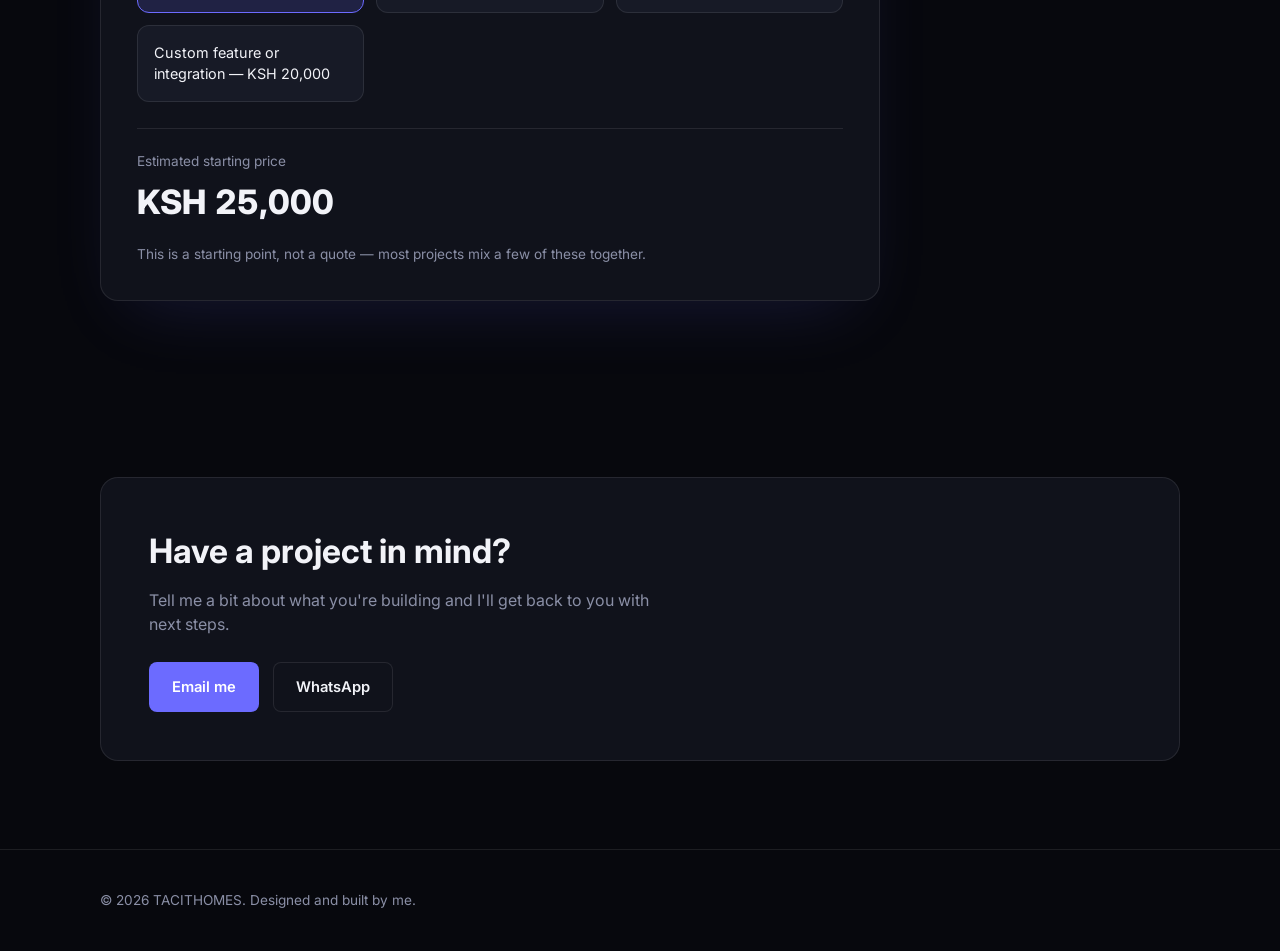
==== commit fbb9bf85: "Add links to project sites in index.html" ====
--- a/index.html
+++ b/index.html
@@ -477,6 +477,7 @@
               <p class="tag">Wellness &amp; Cold-Pressed Juice Storefront</p>
               <p class="desc">A fresh, organic-themed storefront for handcrafted cold-pressed ginger shots and detox cleanse packages[cite: 2]. Features itemized bundle package options, menu breakdowns, and an integrated order flow[cite: 2].</p>
               <div class="actions">
+                  <a href="https://calmbodyco.vercel.app/" target="_blank" rel="noopener" class="btn btn-secondary">Visit site</a>
                 <a href="#contact" class="btn btn-secondary">Request similar build</a>
               </div>
             </div>
@@ -493,6 +494,7 @@
               <p class="tag">Home décor storefront — ex-UK imports</p>
               <p class="desc">A storefront for curated home décor imported from the UK[cite: 3], with a Supabase-backed admin panel for managing products and photos, and a WhatsApp checkout flow built around how customers actually buy[cite: 3].</p>
               <div class="actions">
+                 <a href="https://haven-home-gules.vercel.app" target="_blank" rel="noopener" class="btn btn-secondary">Visit site</a>
                 <a href="#contact" class="btn btn-secondary">Request similar build</a>
               </div>
             </div>
@@ -509,6 +511,7 @@
               <p class="tag">Wholesale &amp; Retail Drinks Inventory Engine</p>
               <p class="desc">A dark-mode inventory ordering portal designed for fast category filtering, real-time stock list building, and direct WhatsApp order submission for beverage distribution[cite: 4].</p>
               <div class="actions">
+                  <a href="https://rahum-enterprise.vercel.app/" target="_blank" rel="noopener" class="btn btn-secondary">Visit site</a>
                 <a href="#contact" class="btn btn-secondary">Request similar build</a>
               </div>
             </div>
@@ -655,11 +658,11 @@
     const logLines = [
       '$ deploying calm-body-co',
       '  \u2713 build complete',
-      '  \u2713 live at calmbody.co',
+      '  \u2713 live at calmbodyco',
       '',
       '$ deploying haven-house',
       '  \u2713 build complete',
-      '  \u2713 live at havenhouse.co.ke',
+      '  \u2713 live at havenhouse',
       '',
       '$ deploying online-cashier',
       '  \u2713 build complete',
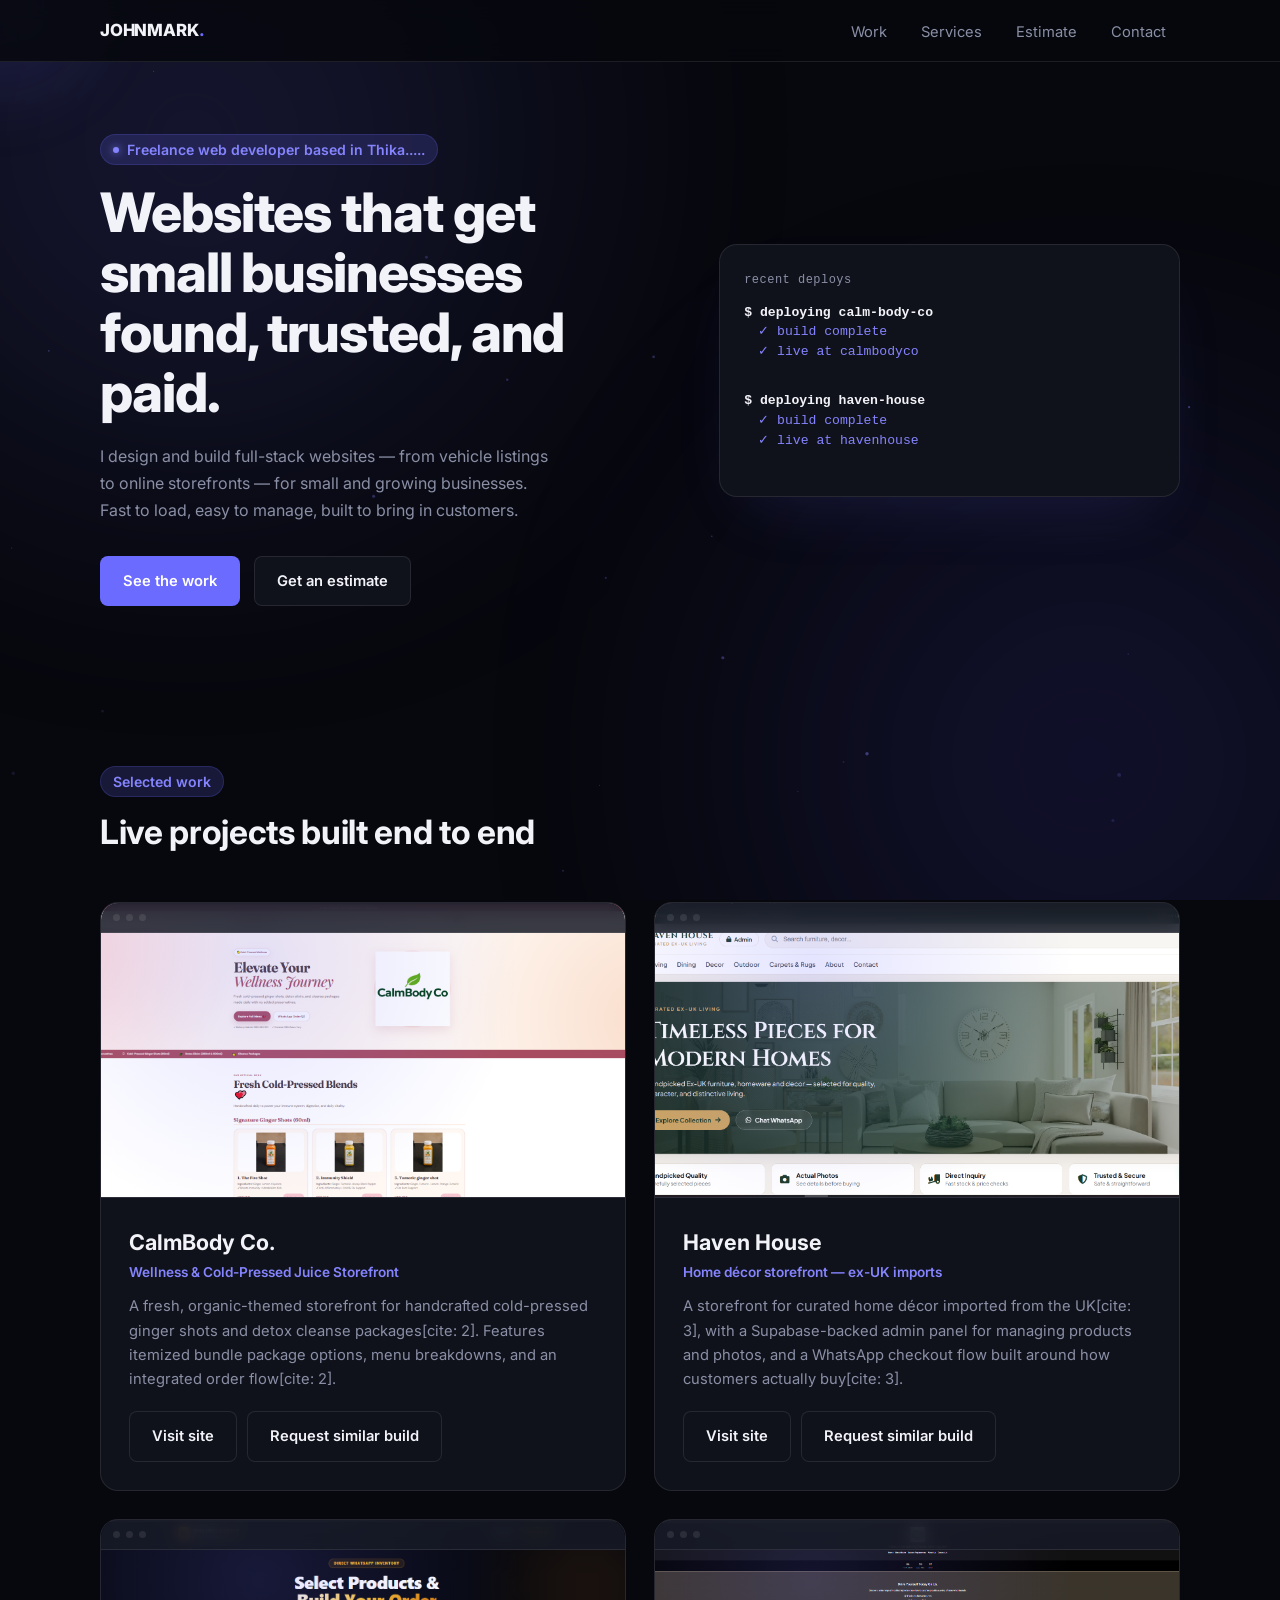
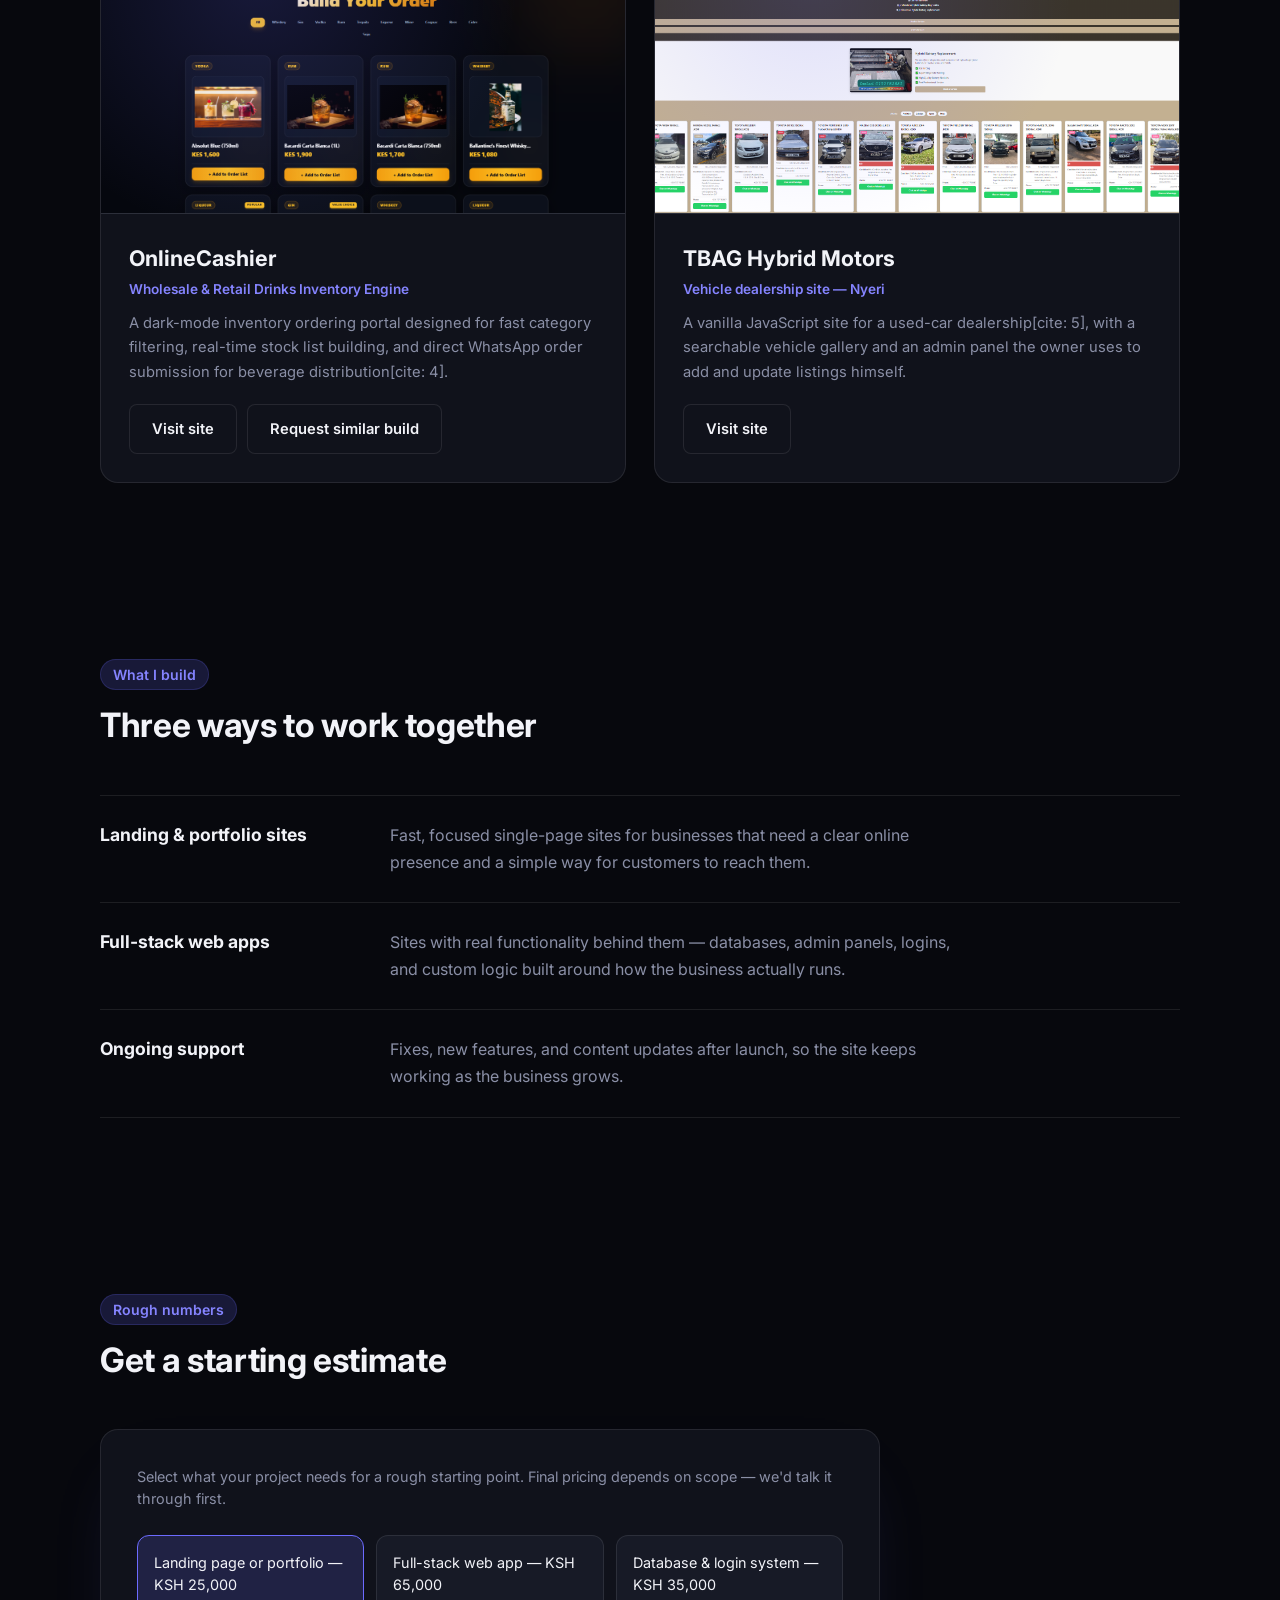
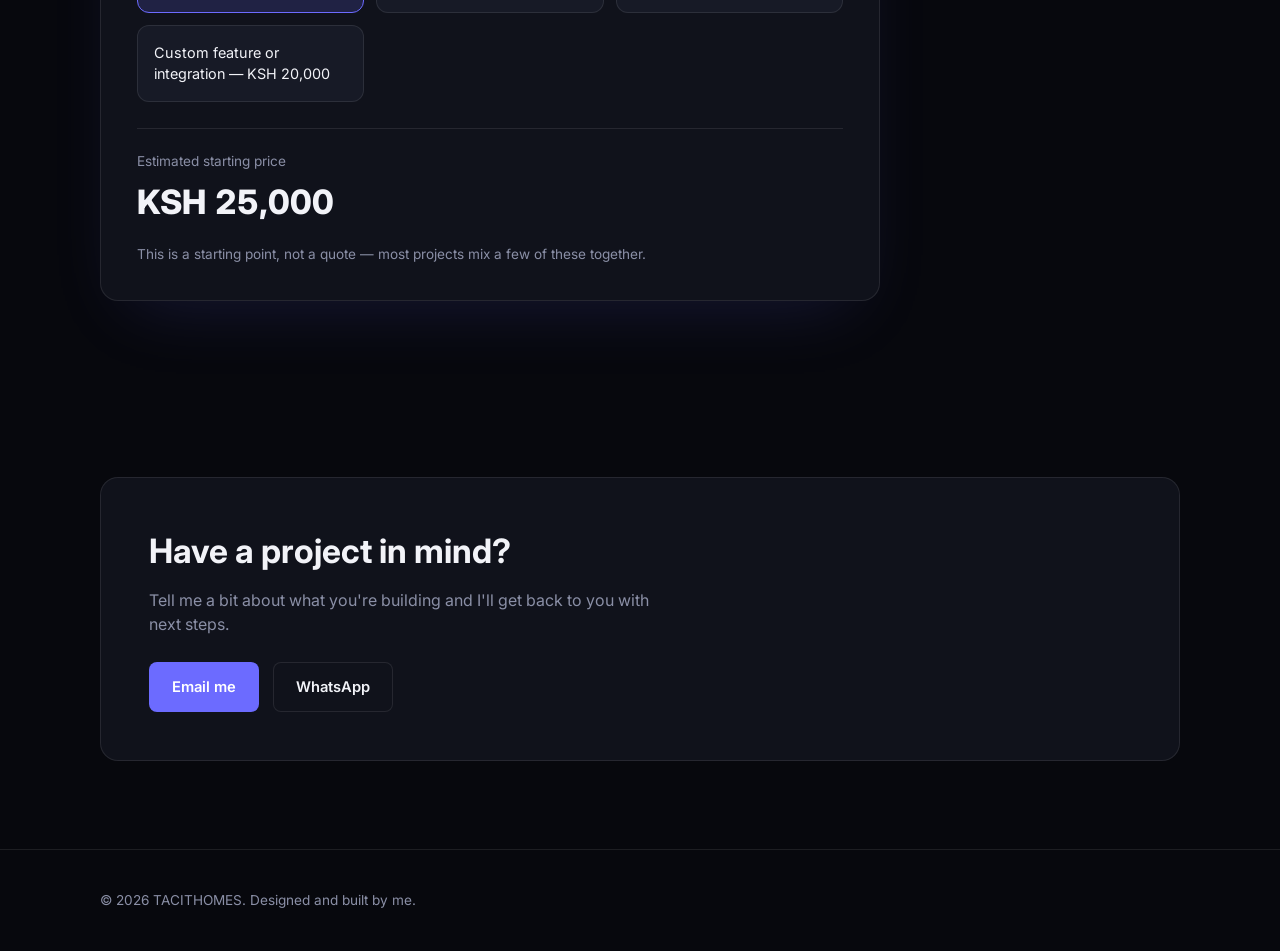
==== commit c1220a85: "Update brand name from TACITHOMES to JOHNMARK" ====
--- a/index.html
+++ b/index.html
@@ -421,7 +421,7 @@
   <header>
     <div class="container">
       <nav>
-        <a href="#top" class="brand">TACITHOMES<span>.</span></a>
+        <a href="#top" class="brand">JOHNMARK<span>.</span></a>
         <button class="nav-toggle" id="navToggle" aria-label="Toggle menu" aria-expanded="false">
           <span></span><span></span><span></span>
         </button>
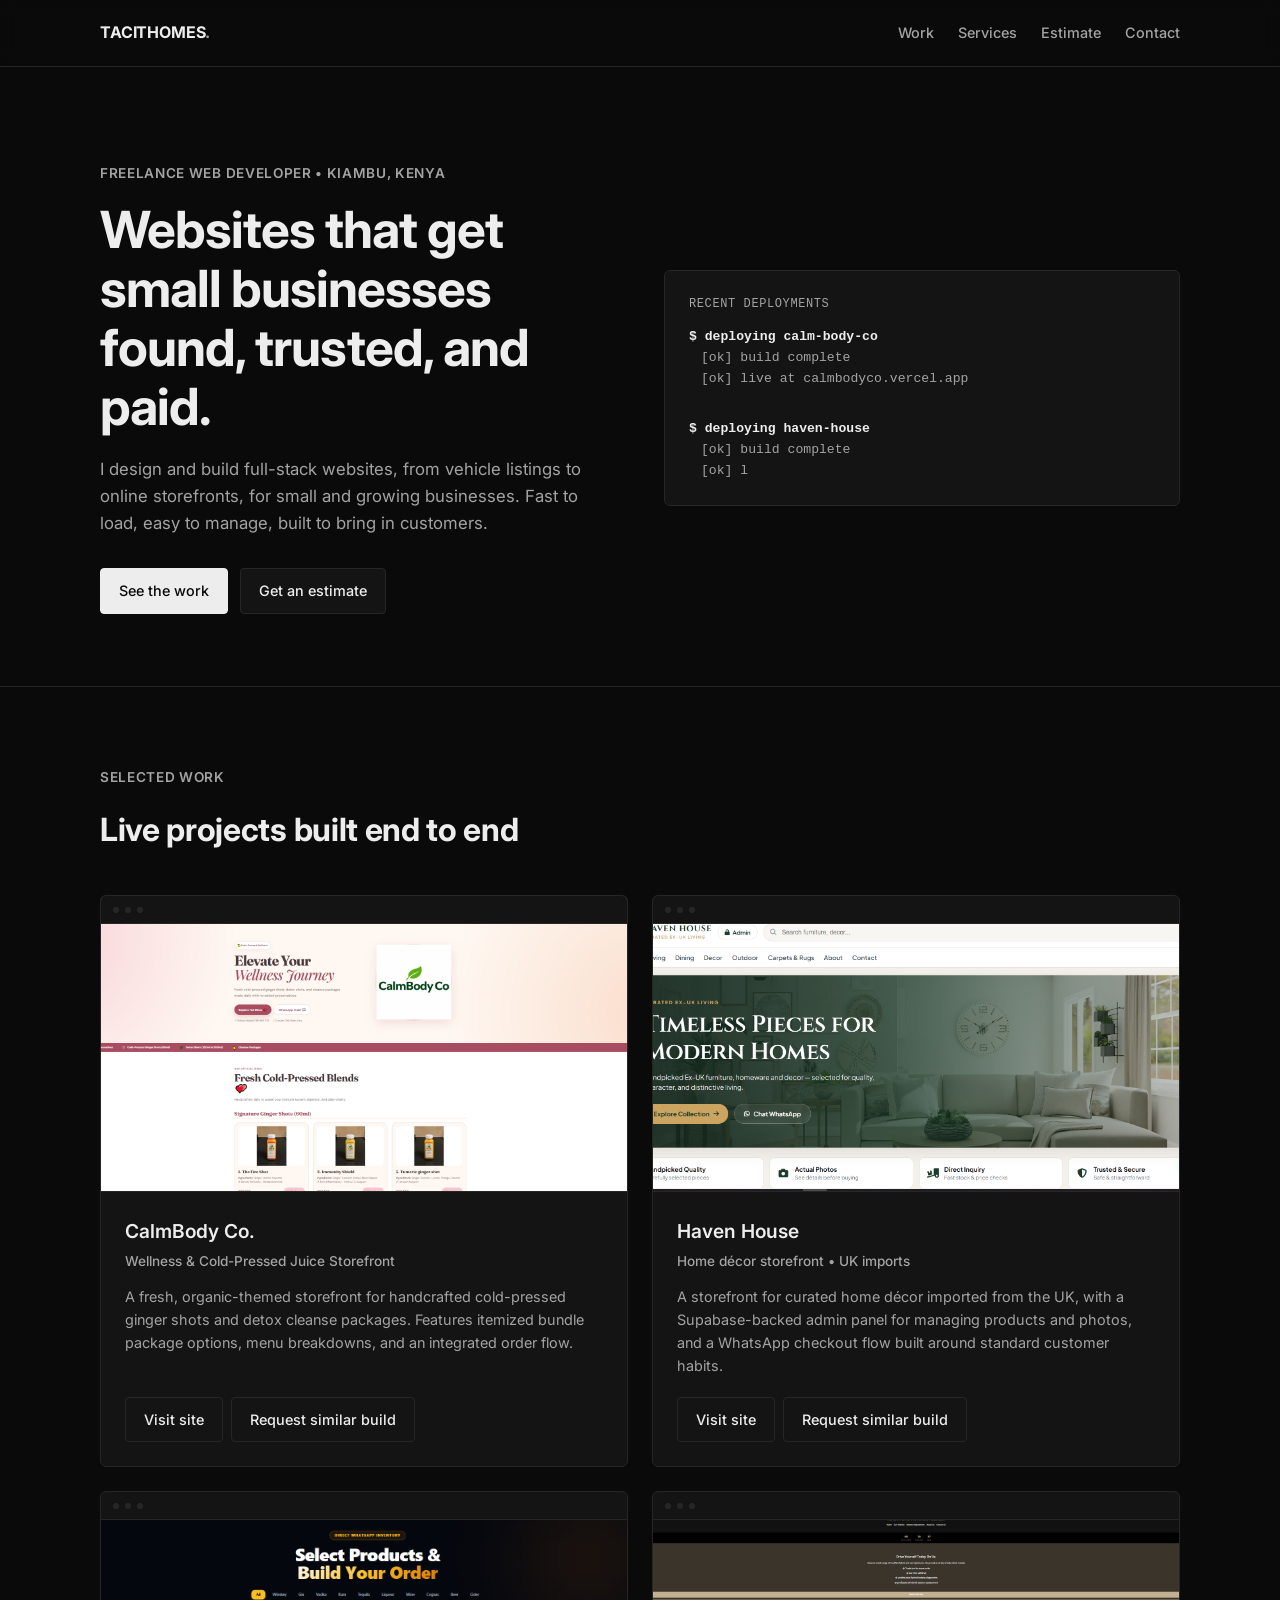
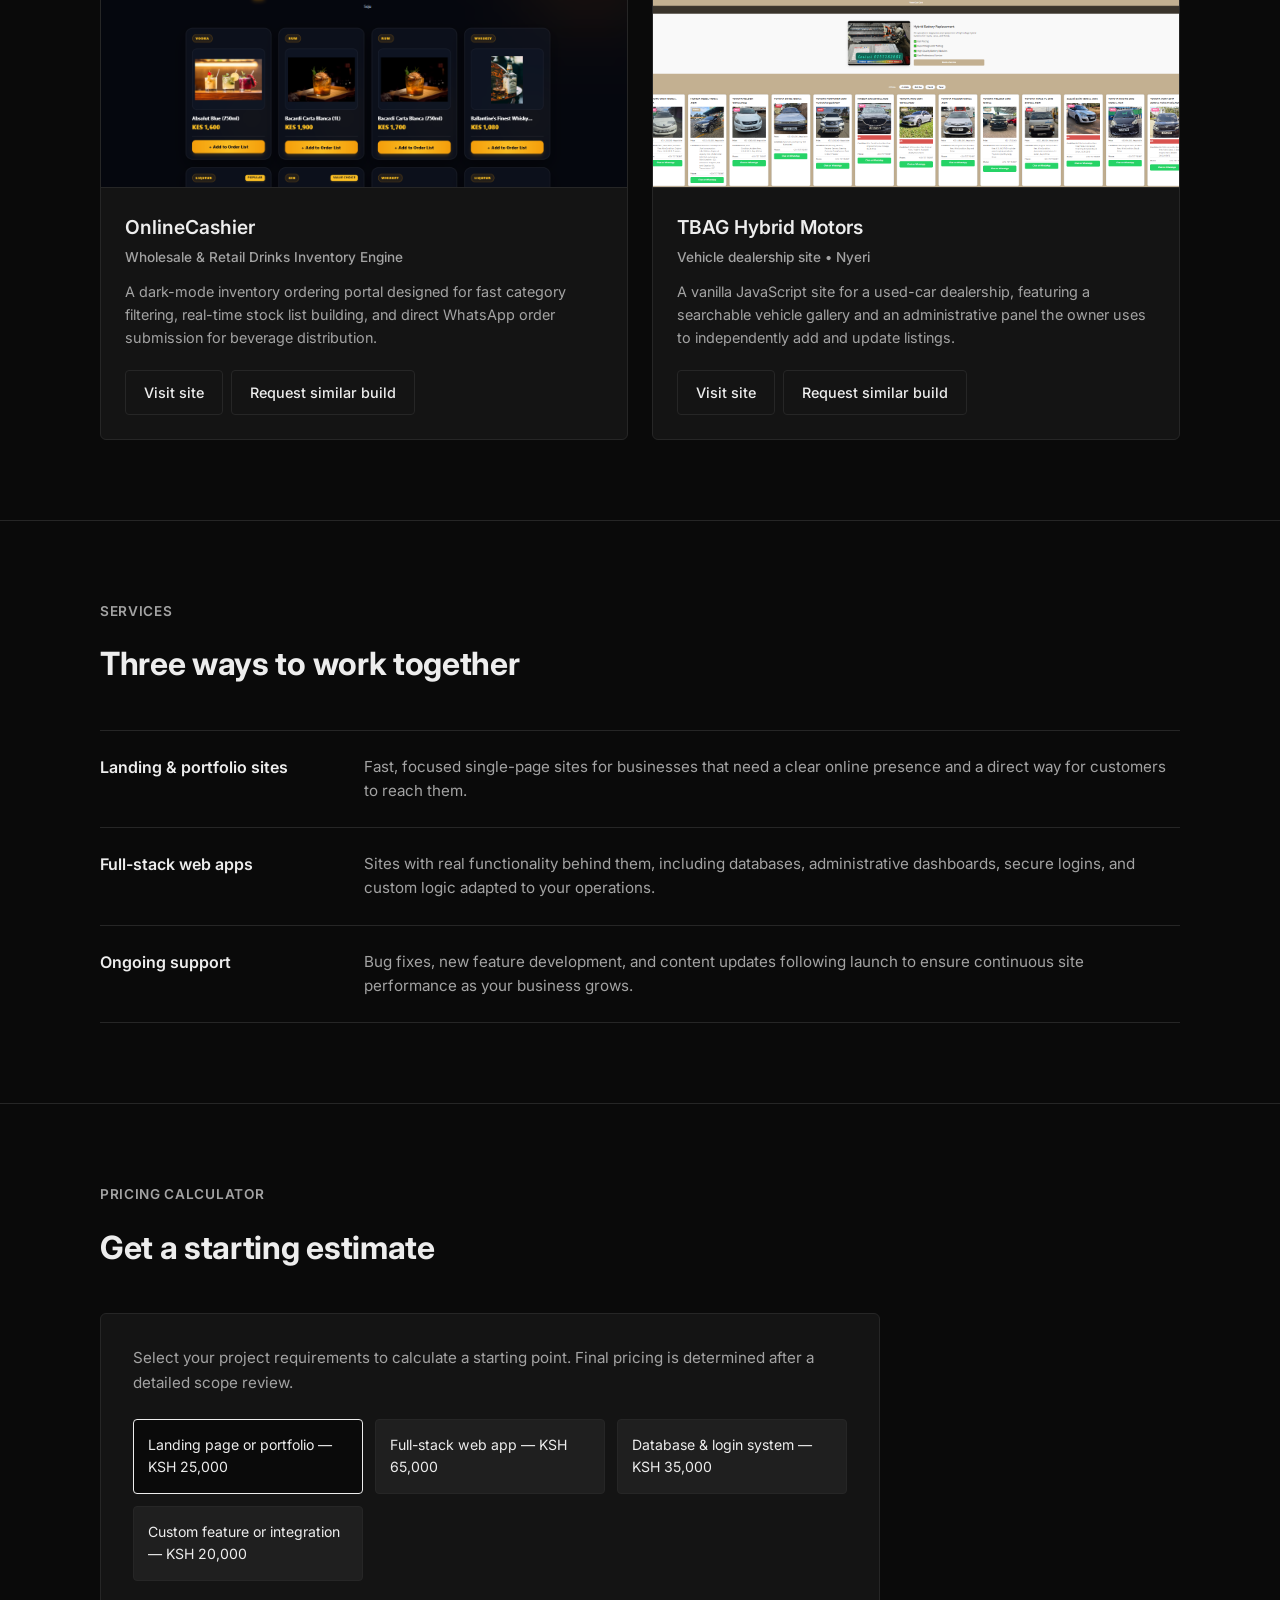
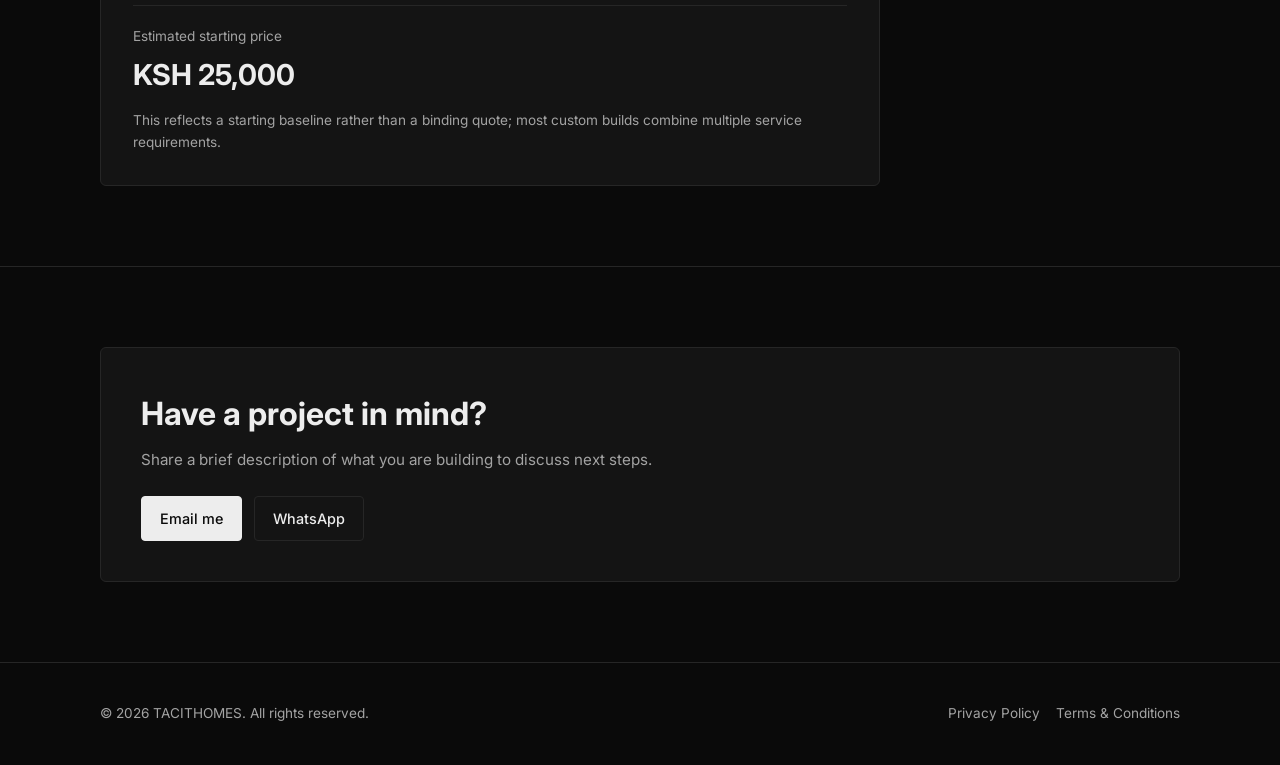
==== commit 23df54aa: "Refactor index.html for layout and branding updates Refactor styles and structure in index.html for " ====
--- a/index.html
+++ b/index.html
@@ -5,23 +5,23 @@
   <meta name="viewport" content="width=device-width, initial-scale=1.0">
   <title>TACITHOMES — Freelance Web Developer</title>
   <meta name="description" content="Freelance web developer based in Kiambu, Kenya, building fast full-stack websites and web applications for small businesses.">
+  <link rel="icon" type="image/svg+xml" href="data:image/svg+xml,<svg xmlns='http://www.w3.org/2000/svg' viewBox='0 0 24 24' fill='none' stroke='%23ffffff' stroke-width='2' stroke-linecap='round' stroke-linejoin='round'><polyline points='16 18 22 12 16 6'></polyline><polyline points='8 6 2 12 8 18'></polyline></svg>">
   <link rel="preconnect" href="https://fonts.googleapis.com">
   <link rel="preconnect" href="https://fonts.gstatic.com" crossorigin>
   <link href="https://fonts.googleapis.com/css2?family=Inter:wght@400;500;600;700;800&display=swap" rel="stylesheet">
   <style>
     :root {
-      --bg: #07080d;
-      --surface: #10121b;
-      --surface-2: #171a26;
-      --border: rgba(255, 255, 255, 0.09);
-      --text: #f2f3f8;
-      --muted: #8a8fa6;
-      --accent: #6c6bff;
-      --accent-bright: #8584ff;
-      --accent-soft: rgba(108, 107, 255, 0.18);
-      --radius-sm: 8px;
-      --radius-md: 12px;
-      --radius-lg: 18px;
+      --bg: #0a0a0a;
+      --surface: #141414;
+      --surface-2: #1f1f1f;
+      --border: #262626;
+      --text: #ededed;
+      --muted: #a3a3a3;
+      --accent: #ffffff;
+      --accent-muted: #737373;
+      --radius-sm: 4px;
+      --radius-md: 6px;
+      --radius-lg: 8px;
     }
 
     * { box-sizing: border-box; margin: 0; padding: 0; }
@@ -32,70 +32,9 @@
       color: var(--text);
       font-family: 'Inter', -apple-system, BlinkMacSystemFont, 'Segoe UI', system-ui, sans-serif;
       background: var(--bg);
-      line-height: 1.5;
+      line-height: 1.6;
       overflow-x: hidden;
       -webkit-font-smoothing: antialiased;
-    }
-
-    /* Ambient Lighting Elements */
-    .aurora {
-      position: fixed;
-      inset: 0;
-      z-index: -5;
-      overflow: hidden;
-      pointer-events: none;
-    }
-
-    .aurora::before,
-    .aurora::after {
-      content: "";
-      position: absolute;
-      width: 50vw;
-      height: 50vw;
-      min-width: 350px;
-      min-height: 350px;
-      border-radius: 50%;
-      filter: blur(140px);
-      opacity: 0.15;
-      will-change: transform;
-    }
-
-    .aurora::before {
-      top: -20%;
-      left: -10%;
-      background: var(--accent);
-      animation: ambientPulse 16s ease-in-out infinite alternate;
-    }
-
-    .aurora::after {
-      right: -10%;
-      bottom: -20%;
-      background: #4f46e5;
-      animation: ambientPulse 20s ease-in-out infinite alternate-reverse;
-    }
-
-    @keyframes ambientPulse {
-      0% { transform: scale(1) translate(0, 0); }
-      100% { transform: scale(1.2) translate(30px, -20px); }
-    }
-
-    #particleCanvas {
-      position: fixed;
-      inset: 0;
-      z-index: -4;
-      pointer-events: none;
-    }
-
-    .cursor-glow {
-      position: fixed;
-      width: 280px;
-      height: 280px;
-      border-radius: 50%;
-      pointer-events: none;
-      z-index: -2;
-      transform: translate(-50%, -50%);
-      background: radial-gradient(circle, var(--accent-soft), transparent 70%);
-      filter: blur(20px);
     }
 
     /* Layout & Navigation */
@@ -108,8 +47,8 @@
       position: sticky;
       top: 0;
       z-index: 50;
-      background: rgba(7, 8, 13, 0.85);
-      backdrop-filter: blur(10px);
+      background: rgba(10, 10, 10, 0.9);
+      backdrop-filter: blur(8px);
       border-bottom: 1px solid var(--border);
     }
 
@@ -118,39 +57,38 @@
       display: flex;
       align-items: center;
       justify-content: space-between;
-      padding: 18px 0;
+      padding: 20px 0;
     }
 
     .brand {
-      font-weight: 800;
-      font-size: 1.05rem;
+      font-weight: 700;
+      font-size: 1rem;
       letter-spacing: -0.01em;
       text-decoration: none;
       color: var(--text);
     }
-    .brand span { color: var(--accent); }
-
-    .nav-links { display: flex; gap: 6px; list-style: none; }
+    .brand span { color: var(--muted); }
+
+    .nav-links { display: flex; gap: 24px; list-style: none; align-items: center; }
     .nav-links a {
       text-decoration: none;
       color: var(--muted);
-      font-size: 0.92rem;
-      padding: 8px 14px;
-      border-radius: var(--radius-sm);
-      transition: color .2s ease, background .2s ease;
-    }
-    .nav-links a:hover { color: var(--text); background: var(--surface); }
+      font-size: 0.9rem;
+      font-weight: 500;
+      transition: color 0.15s ease;
+    }
+    .nav-links a:hover { color: var(--text); }
 
     .nav-toggle {
       display: none;
       flex-direction: column;
-      gap: 4px;
+      gap: 5px;
       background: none;
       border: none;
       cursor: pointer;
       padding: 8px;
     }
-    .nav-toggle span { width: 20px; height: 2px; background: var(--text); border-radius: 2px; }
+    .nav-toggle span { width: 20px; height: 2px; background: var(--text); }
 
     @media (max-width: 760px) {
       .nav-toggle { display: flex; }
@@ -160,113 +98,87 @@
         left: 0;
         right: 0;
         flex-direction: column;
-        background: var(--bg);
+        background: var(--surface);
         border-bottom: 1px solid var(--border);
-        padding: 10px 20px 20px;
+        padding: 20px;
+        gap: 16px;
         display: none;
       }
       .nav-links.open { display: flex; }
     }
 
     /* Hero Section */
-    .hero { padding: 72px 0; }
-    .hero-grid { display: grid; grid-template-columns: 1.1fr 0.9fr; gap: 56px; align-items: center; }
+    .hero { padding: 96px 0 72px; }
+    .hero-grid { display: grid; grid-template-columns: 1fr 1fr; gap: 48px; align-items: center; }
 
     .kicker {
-      display: inline-flex;
-      align-items: center;
-      gap: 8px;
-      color: var(--accent-bright);
-      font-size: 0.88rem;
+      font-size: 0.85rem;
       font-weight: 600;
-      margin-bottom: 18px;
-      padding: 4px 12px;
-      border-radius: 20px;
-      background: var(--accent-soft);
-      border: 1px solid rgba(108, 107, 255, 0.2);
-    }
-
-    .dot {
-      width: 6px;
-      height: 6px;
-      border-radius: 50%;
-      background: var(--accent-bright);
-      box-shadow: 0 0 8px var(--accent-bright);
-      animation: signalPulse 1.5s infinite;
-    }
-
-    @keyframes signalPulse {
-      0%, 100% { opacity: 1; }
-      50% { opacity: 0.3; }
-    }
-
-    .hero h1 { font-size: clamp(2.2rem, 4.4vw, 3.4rem); font-weight: 800; letter-spacing: -0.02em; line-height: 1.1; }
-    .hero .lede { color: var(--muted); margin-top: 20px; max-width: 46ch; line-height: 1.7; }
-    .hero .actions { display: flex; gap: 14px; margin-top: 32px; flex-wrap: wrap; }
+      text-transform: uppercase;
+      letter-spacing: 0.05em;
+      color: var(--muted);
+      margin-bottom: 16px;
+    }
+
+    .hero h1 { font-size: clamp(2.4rem, 4vw, 3.2rem); font-weight: 700; letter-spacing: -0.02em; line-height: 1.15; }
+    .hero .lede { color: var(--muted); margin-top: 20px; font-size: 1.05rem; max-width: 48ch; }
+    .hero .actions { display: flex; gap: 12px; margin-top: 32px; flex-wrap: wrap; }
 
     .btn {
       display: inline-flex;
       align-items: center;
-      padding: 13px 22px;
+      justify-content: center;
+      padding: 10px 18px;
       border-radius: var(--radius-sm);
-      font-weight: 600;
-      font-size: 0.92rem;
+      font-weight: 500;
+      font-size: 0.9rem;
       text-decoration: none;
       cursor: pointer;
-      border: 1px solid transparent;
-      transition: transform .15s ease, background .2s ease, border-color .2s ease, color .2s ease;
-    }
-    .btn-primary { background: var(--accent); color: #fff; }
-    .btn-primary:hover { transform: translateY(-1px); background: var(--accent-bright); }
-    .btn-secondary { border-color: var(--border); color: var(--text); background: var(--surface); }
-    .btn-secondary:hover { border-color: var(--accent); color: var(--accent-bright); }
+      border: 1px solid var(--border);
+      transition: background 0.15s ease, border-color 0.15s ease, color 0.15s ease;
+    }
+    .btn-primary { background: var(--text); color: var(--bg); border-color: var(--text); }
+    .btn-primary:hover { background: var(--muted); border-color: var(--muted); }
+    .btn-secondary { background: var(--surface); color: var(--text); }
+    .btn-secondary:hover { border-color: var(--muted); background: var(--surface-2); }
 
     .deploy-log {
       background: var(--surface);
       border: 1px solid var(--border);
-      border-radius: var(--radius-lg);
-      padding: 26px 24px;
-      box-shadow: 0 30px 70px -30px var(--accent-soft);
+      border-radius: var(--radius-md);
+      padding: 24px;
       font-family: ui-monospace, SFMono-Regular, Menlo, Consolas, monospace;
       font-size: 0.82rem;
-      min-height: 230px;
-    }
-    .deploy-log .log-title { color: var(--muted); font-size: 0.75rem; letter-spacing: 0.04em; margin-bottom: 14px; }
-    .log-cmd { color: var(--text); font-weight: 600; margin-top: 10px; }
-    .log-ok { color: var(--accent-bright); padding-left: 14px; }
-    .log-line { color: var(--muted); }
+      min-height: 220px;
+    }
+    .deploy-log .log-title { color: var(--muted); font-size: 0.75rem; text-transform: uppercase; letter-spacing: 0.05em; margin-bottom: 12px; }
+    .log-cmd { color: var(--text); font-weight: 600; margin-top: 8px; }
+    .log-ok { color: var(--muted); padding-left: 12px; }
+    .log-line { color: var(--accent-muted); }
 
     @media (max-width: 860px) {
       .hero-grid { grid-template-columns: 1fr; }
     }
 
     /* Shared Section Header */
-    section { padding: 88px 0; }
-    .section-head { max-width: 640px; margin-bottom: 44px; }
-    .section-head .kicker { margin-bottom: 10px; }
-    .section-head h2 { font-size: clamp(1.6rem, 3vw, 2.1rem); font-weight: 700; letter-spacing: -0.01em; }
+    section { padding: 80px 0; border-top: 1px solid var(--border); }
+    .section-head { max-width: 640px; margin-bottom: 40px; }
+    .section-head h2 { font-size: clamp(1.8rem, 2.5vw, 2.2rem); font-weight: 700; letter-spacing: -0.01em; }
 
     /* Work Showcase Grid */
     .work-grid {
       display: grid;
       grid-template-columns: repeat(auto-fit, minmax(480px, 1fr));
-      gap: 28px;
+      gap: 24px;
     }
 
     .work-card {
       background: var(--surface);
       border: 1px solid var(--border);
-      border-radius: var(--radius-lg);
+      border-radius: var(--radius-md);
       overflow: hidden;
       display: flex;
       flex-direction: column;
-      transition: transform .25s ease, border-color .25s ease, box-shadow .25s ease;
-      transform-style: preserve-3d;
-    }
-
-    .work-card:hover {
-      border-color: rgba(108, 107, 255, 0.4);
-      box-shadow: 0 20px 40px -20px var(--accent-soft);
     }
 
     .work-visual {
@@ -275,18 +187,6 @@
       aspect-ratio: 16 / 9;
       position: relative;
       overflow: hidden;
-      display: flex;
-      align-items: center;
-      justify-content: center;
-    }
-
-    .work-visual::before {
-      content: "";
-      position: absolute;
-      inset: 0;
-      background: radial-gradient(circle at 30% 20%, var(--accent-soft), transparent 60%);
-      z-index: 1;
-      pointer-events: none;
     }
 
     .work-visual img {
@@ -294,39 +194,32 @@
       height: 100%;
       object-fit: cover;
       object-position: top;
-      transition: transform .4s ease;
-    }
-
-    .work-card:hover .work-visual img {
-      transform: scale(1.03);
     }
 
     .work-visual .frame-bar {
       position: absolute;
       top: 0; left: 0; right: 0;
-      height: 30px;
-      background: rgba(23, 26, 38, 0.85);
-      backdrop-filter: blur(8px);
+      height: 28px;
+      background: var(--surface);
       display: flex;
       align-items: center;
       gap: 6px;
       padding: 0 12px;
       border-bottom: 1px solid var(--border);
-      z-index: 2;
-    }
-    .frame-bar span { width: 7px; height: 7px; border-radius: 50%; background: var(--border); }
+    }
+    .frame-bar span { width: 6px; height: 6px; border-radius: 50%; background: var(--border); }
 
     .work-content {
-      padding: 28px;
+      padding: 24px;
       display: flex;
       flex-direction: column;
       flex-grow: 1;
     }
 
-    .work-content h3 { font-size: 1.35rem; font-weight: 700; }
-    .work-content .tag { color: var(--accent-bright); font-size: 0.85rem; font-weight: 600; margin: 4px 0 12px; }
-    .work-content p.desc { color: var(--muted); line-height: 1.65; font-size: 0.92rem; margin-bottom: 20px; flex-grow: 1; }
-    .work-content .actions { display: flex; gap: 10px; margin-top: auto; }
+    .work-content h3 { font-size: 1.2rem; font-weight: 600; }
+    .work-content .tag { color: var(--muted); font-size: 0.85rem; font-weight: 500; margin: 4px 0 12px; }
+    .work-content p.desc { color: var(--muted); line-height: 1.6; font-size: 0.9rem; margin-bottom: 20px; flex-grow: 1; }
+    .work-content .actions { display: flex; gap: 8px; margin-top: auto; }
 
     @media (max-width: 560px) {
       .work-grid { grid-template-columns: 1fr; }
@@ -335,14 +228,14 @@
     /* Services List */
     .service-row {
       display: grid;
-      grid-template-columns: 260px 1fr;
-      gap: 30px;
-      padding: 26px 0;
+      grid-template-columns: 240px 1fr;
+      gap: 24px;
+      padding: 24px 0;
       border-top: 1px solid var(--border);
     }
     .services-list .service-row:last-child { border-bottom: 1px solid var(--border); }
-    .service-row h3 { font-size: 1.1rem; font-weight: 700; }
-    .service-row p { color: var(--muted); line-height: 1.7; max-width: 56ch; }
+    .service-row h3 { font-size: 1rem; font-weight: 600; }
+    .service-row p { color: var(--muted); line-height: 1.6; font-size: 0.95rem; }
 
     @media (max-width: 640px) {
       .service-row { grid-template-columns: 1fr; gap: 8px; }
@@ -352,84 +245,85 @@
     .interactive-box {
       background: var(--surface);
       border: 1px solid var(--border);
-      border-radius: var(--radius-lg);
-      padding: 36px;
+      border-radius: var(--radius-md);
+      padding: 32px;
       max-width: 780px;
-      box-shadow: 0 30px 70px -30px var(--accent-soft);
     }
 
     .calc-grid {
       display: grid;
       grid-template-columns: repeat(auto-fit, minmax(220px, 1fr));
       gap: 12px;
-      margin: 26px 0;
+      margin: 24px 0;
     }
 
     .calc-option {
       border: 1px solid var(--border);
-      border-radius: var(--radius-md);
-      padding: 16px;
+      border-radius: var(--radius-sm);
+      padding: 14px;
       cursor: pointer;
-      font-size: 0.9rem;
-      transition: border-color .2s ease, background .2s ease;
-      user-select: none;
+      font-size: 0.88ln;
+      font-size: 0.88rem;
       background: var(--surface-2);
+      transition: border-color 0.15s ease, background 0.15s ease;
     }
 
     .calc-option.selected {
-      border-color: var(--accent);
-      background: var(--accent-soft);
+      border-color: var(--text);
+      background: var(--bg);
       color: var(--text);
     }
 
     .calc-result {
       border-top: 1px solid var(--border);
-      padding-top: 22px;
+      padding-top: 20px;
       margin-top: 10px;
     }
 
     .calc-result .label { color: var(--muted); font-size: 0.85rem; }
-    .calc-price { font-size: 2.1rem; font-weight: 800; margin-top: 6px; color: var(--text); font-variant-numeric: tabular-nums; }
-    .estimate-note { color: var(--muted); font-size: 0.85rem; margin-top: 16px; }
+    .calc-price { font-size: 1.8rem; font-weight: 700; margin-top: 4px; color: var(--text); }
+    .estimate-note { color: var(--muted); font-size: 0.85rem; margin-top: 12px; }
 
     /* Contact Box */
     .contact-box {
       background: var(--surface);
       border: 1px solid var(--border);
-      border-radius: var(--radius-lg);
-      padding: 48px;
-    }
-    .contact-box h2 { font-size: clamp(1.6rem, 3vw, 2.1rem); font-weight: 700; }
-    .contact-box p { color: var(--muted); margin-top: 12px; max-width: 52ch; }
-    .contact-actions { display: flex; gap: 14px; margin-top: 26px; flex-wrap: wrap; }
+      border-radius: var(--radius-md);
+      padding: 40px;
+    }
+    .contact-box h2 { font-size: clamp(1.6rem, 2.5vw, 2.1rem); font-weight: 700; }
+    .contact-box p { color: var(--muted); margin-top: 8px; font-size: 0.95rem; }
+    .contact-actions { display: flex; gap: 12px; margin-top: 24px; flex-wrap: wrap; }
 
     /* Footer */
     footer { padding: 40px 0; border-top: 1px solid var(--border); color: var(--muted); font-size: 0.85rem; }
-
-    @media (prefers-reduced-motion: reduce) {
-      html { scroll-behavior: auto; }
-      * { transition: none !important; animation: none !important; }
-    }
+    .footer-content { display: flex; justify-content: space-between; align-items: center; flex-wrap: wrap; gap: 16px; }
+    .footer-links { display: flex; gap: 16px; list-style: none; }
+    .footer-links a { color: var(--muted); text-decoration: none; }
+    .footer-links a:hover { color: var(--text); }
+
+    /* Legal Pages Content Styling */
+    .legal-content { max-width: 720px; padding: 40px 0 80px; }
+    .legal-content h1 { font-size: 2rem; margin-bottom: 24px; font-weight: 700; }
+    .legal-content h2 { font-size: 1.25rem; margin-top: 32px; margin-bottom: 12px; font-weight: 600; }
+    .legal-content p, .legal-content ul { color: var(--muted); margin-bottom: 16px; font-size: 0.95rem; line-height: 1.7; }
+    .legal-content ul { padding-left: 20px; }
   </style>
 </head>
 <body>
 
-  <div class="aurora"></div>
-  <canvas id="particleCanvas"></canvas>
-  <div class="cursor-glow" id="cursorGlow"></div>
-
   <header>
     <div class="container">
       <nav>
-        <a href="#top" class="brand">JOHNMARK<span>.</span></a>
+        <a href="index.html" class="brand">TACITHOMES<span>.</span></a>
         <button class="nav-toggle" id="navToggle" aria-label="Toggle menu" aria-expanded="false">
           <span></span><span></span><span></span>
         </button>
         <ul class="nav-links" id="navLinks">
-          <li><a href="#work">Work</a></li>
-          <li><a href="#services">Services</a></li>
-          <li><a href="#estimate">Estimate</a></li>
-          <li><a href="#contact">Contact</a></li>
+          <li><a href="index.html#work">Work</a></li>
+          <li><a href="index.html#services">Services</a></li>
+          <li><a href="index.html#estimate">Estimate</a></li>
+          <li><a href="index.html#contact">Contact</a></li>
         </ul>
       </nav>
     </div>
@@ -437,22 +331,19 @@
 
   <main>
     <!-- Hero Section -->
-    <section class="hero" id="top">
+    <section class="hero" id="top" style="border-top: none;">
       <div class="container hero-grid">
         <div>
-          <div class="kicker">
-            <span class="dot"></span>
-            Freelance web developer based in Thika.....
-          </div>
+          <div class="kicker">Freelance Web Developer &bull; Kiambu, Kenya</div>
           <h1>Websites that get small businesses found, trusted, and paid.</h1>
-          <p class="lede">I design and build full-stack websites — from vehicle listings to online storefronts — for small and growing businesses. Fast to load, easy to manage, built to bring in customers.</p>
+          <p class="lede">I design and build full-stack websites, from vehicle listings to online storefronts, for small and growing businesses. Fast to load, easy to manage, built to bring in customers.</p>
           <div class="actions">
             <a href="#work" class="btn btn-primary">See the work</a>
             <a href="#estimate" class="btn btn-secondary">Get an estimate</a>
           </div>
         </div>
         <div class="deploy-log" id="deployLog" aria-hidden="true">
-          <div class="log-title">recent deploys</div>
+          <div class="log-title">Recent deployments</div>
         </div>
       </div>
     </section>
@@ -467,7 +358,7 @@
 
         <div class="work-grid">
           <!-- Work Item 1: CalmBody Co. -->
-          <div class="work-card tilt">
+          <div class="work-card">
             <div class="work-visual">
               <div class="frame-bar"><span></span><span></span><span></span></div>
               <img src="calm.png" alt="CalmBody Co. website screenshot" loading="lazy">
@@ -475,33 +366,33 @@
             <div class="work-content">
               <h3>CalmBody Co.</h3>
               <p class="tag">Wellness &amp; Cold-Pressed Juice Storefront</p>
-              <p class="desc">A fresh, organic-themed storefront for handcrafted cold-pressed ginger shots and detox cleanse packages[cite: 2]. Features itemized bundle package options, menu breakdowns, and an integrated order flow[cite: 2].</p>
+              <p class="desc">A fresh, organic-themed storefront for handcrafted cold-pressed ginger shots and detox cleanse packages. Features itemized bundle package options, menu breakdowns, and an integrated order flow.</p>
               <div class="actions">
-                  <a href="https://calmbodyco.vercel.app/" target="_blank" rel="noopener" class="btn btn-secondary">Visit site</a>
+                <a href="https://calmbodyco.vercel.app/" target="_blank" rel="noopener" class="btn btn-secondary">Visit site</a>
                 <a href="#contact" class="btn btn-secondary">Request similar build</a>
               </div>
             </div>
           </div>
 
           <!-- Work Item 2: Haven House -->
-          <div class="work-card tilt">
+          <div class="work-card">
             <div class="work-visual">
               <div class="frame-bar"><span></span><span></span><span></span></div>
               <img src="ex.png" alt="Haven House website screenshot" loading="lazy">
             </div>
             <div class="work-content">
               <h3>Haven House</h3>
-              <p class="tag">Home décor storefront — ex-UK imports</p>
-              <p class="desc">A storefront for curated home décor imported from the UK[cite: 3], with a Supabase-backed admin panel for managing products and photos, and a WhatsApp checkout flow built around how customers actually buy[cite: 3].</p>
+              <p class="tag">Home décor storefront &bull; UK imports</p>
+              <p class="desc">A storefront for curated home décor imported from the UK, with a Supabase-backed admin panel for managing products and photos, and a WhatsApp checkout flow built around standard customer habits.</p>
               <div class="actions">
-                 <a href="https://haven-home-gules.vercel.app" target="_blank" rel="noopener" class="btn btn-secondary">Visit site</a>
+                <a href="https://haven-home-gules.vercel.app" target="_blank" rel="noopener" class="btn btn-secondary">Visit site</a>
                 <a href="#contact" class="btn btn-secondary">Request similar build</a>
               </div>
             </div>
           </div>
 
           <!-- Work Item 3: OnlineCashier -->
-          <div class="work-card tilt">
+          <div class="work-card">
             <div class="work-visual">
               <div class="frame-bar"><span></span><span></span><span></span></div>
               <img src="rahum.png" alt="OnlineCashier website screenshot" loading="lazy">
@@ -509,26 +400,27 @@
             <div class="work-content">
               <h3>OnlineCashier</h3>
               <p class="tag">Wholesale &amp; Retail Drinks Inventory Engine</p>
-              <p class="desc">A dark-mode inventory ordering portal designed for fast category filtering, real-time stock list building, and direct WhatsApp order submission for beverage distribution[cite: 4].</p>
+              <p class="desc">A dark-mode inventory ordering portal designed for fast category filtering, real-time stock list building, and direct WhatsApp order submission for beverage distribution.</p>
               <div class="actions">
-                  <a href="https://rahum-enterprise.vercel.app/" target="_blank" rel="noopener" class="btn btn-secondary">Visit site</a>
+                <a href="https://rahum-enterprise.vercel.app/" target="_blank" rel="noopener" class="btn btn-secondary">Visit site</a>
                 <a href="#contact" class="btn btn-secondary">Request similar build</a>
               </div>
             </div>
           </div>
 
           <!-- Work Item 4: TBAG Hybrid Motors -->
-          <div class="work-card tilt">
+          <div class="work-card">
             <div class="work-visual">
               <div class="frame-bar"><span></span><span></span><span></span></div>
               <img src="tbag.png" alt="TBAG Hybrid Motors website screenshot" loading="lazy">
             </div>
             <div class="work-content">
               <h3>TBAG Hybrid Motors</h3>
-              <p class="tag">Vehicle dealership site — Nyeri</p>
-              <p class="desc">A vanilla JavaScript site for a used-car dealership[cite: 5], with a searchable vehicle gallery and an admin panel the owner uses to add and update listings himself.</p>
+              <p class="tag">Vehicle dealership site &bull; Nyeri</p>
+              <p class="desc">A vanilla JavaScript site for a used-car dealership, featuring a searchable vehicle gallery and an administrative panel the owner uses to independently add and update listings.</p>
               <div class="actions">
                 <a href="https://tbagweb.vercel.app" target="_blank" rel="noopener" class="btn btn-secondary">Visit site</a>
+                <a href="#contact" class="btn btn-secondary">Request similar build</a>
               </div>
             </div>
           </div>
@@ -540,21 +432,21 @@
     <section id="services">
       <div class="container">
         <div class="section-head">
-          <p class="kicker">What I build</p>
+          <p class="kicker">Services</p>
           <h2>Three ways to work together</h2>
         </div>
         <div class="services-list">
           <div class="service-row">
             <h3>Landing &amp; portfolio sites</h3>
-            <p>Fast, focused single-page sites for businesses that need a clear online presence and a simple way for customers to reach them.</p>
+            <p>Fast, focused single-page sites for businesses that need a clear online presence and a direct way for customers to reach them.</p>
           </div>
           <div class="service-row">
             <h3>Full-stack web apps</h3>
-            <p>Sites with real functionality behind them — databases, admin panels, logins, and custom logic built around how the business actually runs.</p>
+            <p>Sites with real functionality behind them, including databases, administrative dashboards, secure logins, and custom logic adapted to your operations.</p>
           </div>
           <div class="service-row">
             <h3>Ongoing support</h3>
-            <p>Fixes, new features, and content updates after launch, so the site keeps working as the business grows.</p>
+            <p>Bug fixes, new feature development, and content updates following launch to ensure continuous site performance as your business grows.</p>
           </div>
         </div>
       </div>
@@ -564,22 +456,22 @@
     <section id="estimate">
       <div class="container">
         <div class="section-head">
-          <p class="kicker">Rough numbers</p>
+          <p class="kicker">Pricing calculator</p>
           <h2>Get a starting estimate</h2>
         </div>
         <div class="interactive-box">
-          <p class="intro" style="color: var(--muted); font-size: 0.9rem;">Select what your project needs for a rough starting point. Final pricing depends on scope — we'd talk it through first.</p>
+          <p class="intro" style="color: var(--muted); font-size: 0.95rem;">Select your project requirements to calculate a starting point. Final pricing is determined after a detailed scope review.</p>
           <div class="calc-grid">
-            <div class="calc-option selected" data-value="25000" onclick="toggleOption(this)">Landing page or portfolio — KSH 25,000</div>
-            <div class="calc-option" data-value="65000" onclick="toggleOption(this)">Full-stack web app — KSH 65,000</div>
-            <div class="calc-option" data-value="35000" onclick="toggleOption(this)">Database &amp; login system — KSH 35,000</div>
-            <div class="calc-option" data-value="20000" onclick="toggleOption(this)">Custom feature or integration — KSH 20,000</div>
+            <div class="calc-option selected" data-value="25000" onclick="toggleOption(this)">Landing page or portfolio &mdash; KSH 25,000</div>
+            <div class="calc-option" data-value="65000" onclick="toggleOption(this)">Full-stack web app &mdash; KSH 65,000</div>
+            <div class="calc-option" data-value="35000" onclick="toggleOption(this)">Database &amp; login system &mdash; KSH 35,000</div>
+            <div class="calc-option" data-value="20000" onclick="toggleOption(this)">Custom feature or integration &mdash; KSH 20,000</div>
           </div>
           <div class="calc-result">
             <div class="label">Estimated starting price</div>
             <div class="calc-price" id="totalPrice">KSH 25,000</div>
           </div>
-          <p class="estimate-note">This is a starting point, not a quote — most projects mix a few of these together.</p>
+          <p class="estimate-note">This reflects a starting baseline rather than a binding quote; most custom builds combine multiple service requirements.</p>
         </div>
       </div>
     </section>
@@ -589,7 +481,7 @@
       <div class="container">
         <div class="contact-box">
           <h2>Have a project in mind?</h2>
-          <p>Tell me a bit about what you're building and I'll get back to you with next steps.</p>
+          <p>Share a brief description of what you are building to discuss next steps.</p>
           <div class="contact-actions">
             <a href="mailto:jmgitahi590@mail.com" class="btn btn-primary">Email me</a>
             <a href="https://wa.me/254791635413" target="_blank" rel="noopener" class="btn btn-secondary">WhatsApp</a>
@@ -600,8 +492,12 @@
   </main>
 
   <footer>
-    <div class="container">
-      <p>© 2026 TACITHOMES. Designed and built by me.</p>
+    <div class="container footer-content">
+      <p>&copy; 2026 TACITHOMES. All rights reserved.</p>
+      <ul class="footer-links">
+        <li><a href="privacy.html">Privacy Policy</a></li>
+        <li><a href="terms.html">Terms &amp; Conditions</a></li>
+      </ul>
     </div>
   </footer>
 
@@ -617,30 +513,6 @@
       link.addEventListener('click', () => navLinks.classList.remove('open'));
     });
 
-    // Cursor Tracking Glow Effect
-    const cursorGlow = document.getElementById("cursorGlow");
-    window.addEventListener("pointermove", (e) => {
-      cursorGlow.style.left = e.clientX + "px";
-      cursorGlow.style.top = e.clientY + "px";
-    });
-
-    // 3D Card Hover Interaction
-    document.querySelectorAll(".tilt").forEach((card) => {
-      card.addEventListener("pointermove", (e) => {
-        const rect = card.getBoundingClientRect();
-        const x = e.clientX - rect.left;
-        const y = e.clientY - rect.top;
-        const rotateX = ((y / rect.height) - 0.5) * -6;
-        const rotateY = ((x / rect.width) - 0.5) * 6;
-
-        card.style.transform = `perspective(800px) rotateX(${rotateX}deg) rotateY(${rotateY}deg) translateY(-3px)`;
-      });
-
-      card.addEventListener("pointerleave", () => {
-        card.style.transform = "perspective(800px) rotateX(0deg) rotateY(0deg) translateY(0)";
-      });
-    });
-
     // Estimate Calculator
     function toggleOption(el) {
       el.classList.toggle('selected');
@@ -657,26 +529,26 @@
     // Hero Deploy Log Dynamic Output
     const logLines = [
       '$ deploying calm-body-co',
-      '  \u2713 build complete',
-      '  \u2713 live at calmbodyco',
+      '  [ok] build complete',
+      '  [ok] live at calmbodyco.vercel.app',
       '',
       '$ deploying haven-house',
-      '  \u2713 build complete',
-      '  \u2713 live at havenhouse',
+      '  [ok] build complete',
+      '  [ok] live at haven-home-gules.vercel.app',
       '',
       '$ deploying online-cashier',
-      '  \u2713 build complete',
-      '  \u2713 live',
+      '  [ok] build complete',
+      '  [ok] live at rahum-enterprise.vercel.app',
       '',
       '$ deploying tbag-hybrid-motors',
-      '  \u2713 live at tbagweb.vercel.app',
+      '  [ok] live at tbagweb.vercel.app',
       '',
       '$ ready for the next project_'
     ];
 
     function classify(line) {
       if (line.startsWith('$')) return 'log-cmd';
-      if (line.indexOf('\u2713') !== -1) return 'log-ok';
+      if (line.includes('[ok]')) return 'log-ok';
       return 'log-line';
     }
 
@@ -698,7 +570,7 @@
       if (!line) { div.innerHTML = '&nbsp;'; return; }
       for (const ch of line) {
         div.textContent += ch;
-        await new Promise((r) => setTimeout(r, 14));
+        await new Promise((r) => setTimeout(r, 10));
       }
     }
 
@@ -709,52 +581,10 @@
       }
       for (const line of logLines) {
         await typeLine(line);
-        await new Promise((r) => setTimeout(r, 90));
+        await new Promise((r) => setTimeout(r, 60));
       }
     }
     runLog();
-
-    // Background Particle System
-    const canvas = document.getElementById("particleCanvas");
-    const ctx = canvas.getContext("2d");
-
-    function resizeCanvas() {
-      canvas.width = window.innerWidth;
-      canvas.height = window.innerHeight;
-    }
-    resizeCanvas();
-    window.addEventListener("resize", resizeCanvas);
-
-    const particles = Array.from({ length: 30 }, () => ({
-      x: Math.random() * canvas.width,
-      y: Math.random() * canvas.height,
-      radius: Math.random() * 1.5 + 0.5,
-      vx: (Math.random() - 0.5) * 0.25,
-      vy: (Math.random() - 0.5) * 0.25,
-      alpha: Math.random() * 0.3 + 0.1
-    }));
-
-    function animateParticles() {
-      ctx.clearRect(0, 0, canvas.width, canvas.height);
-      
-      particles.forEach(p => {
-        p.x += p.vx;
-        p.y += p.vy;
-
-        if (p.x < 0) p.x = canvas.width;
-        if (p.x > canvas.width) p.x = 0;
-        if (p.y < 0) p.y = canvas.height;
-        if (p.y > canvas.height) p.y = 0;
-
-        ctx.beginPath();
-        ctx.arc(p.x, p.y, p.radius, 0, Math.PI * 2);
-        ctx.fillStyle = `rgba(133, 132, 255, ${p.alpha})`;
-        ctx.fill();
-      });
-
-      requestAnimationFrame(animateParticles);
-    }
-    animateParticles();
   </script>
 </body>
 </html>
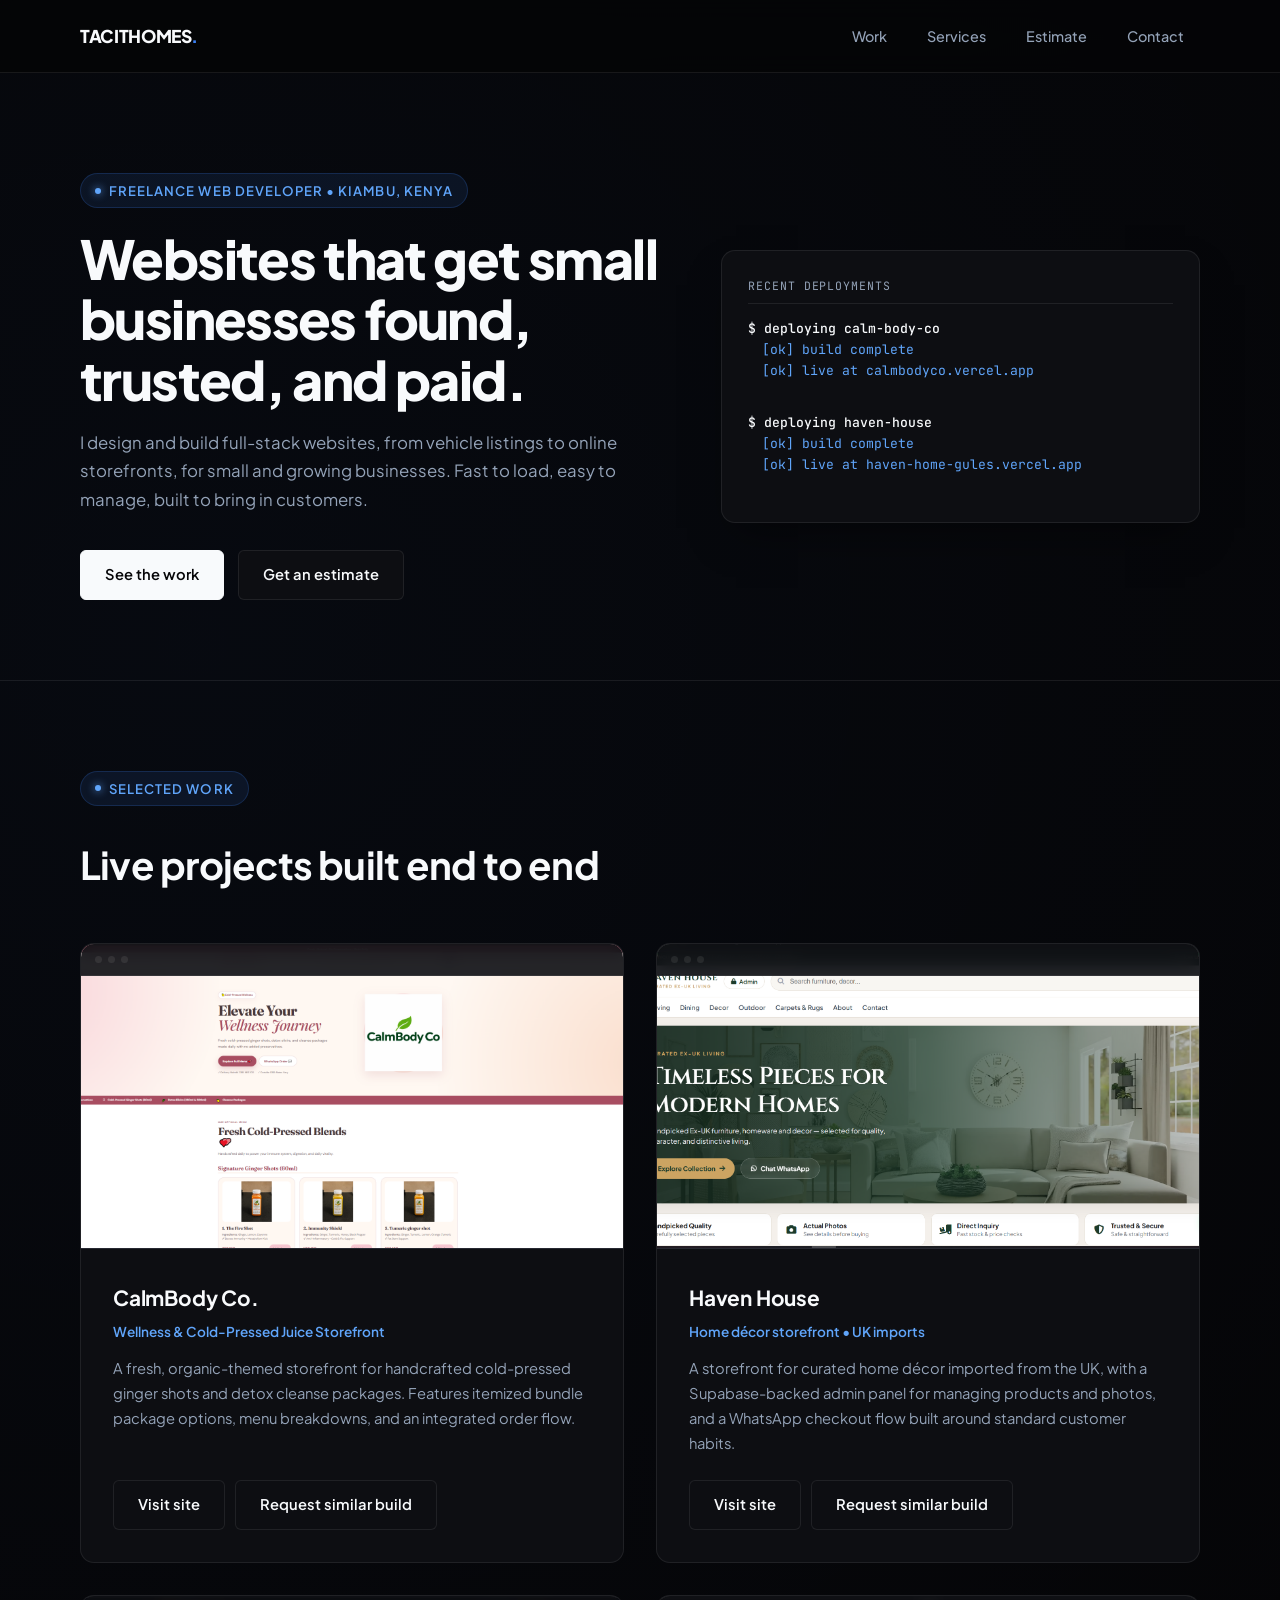
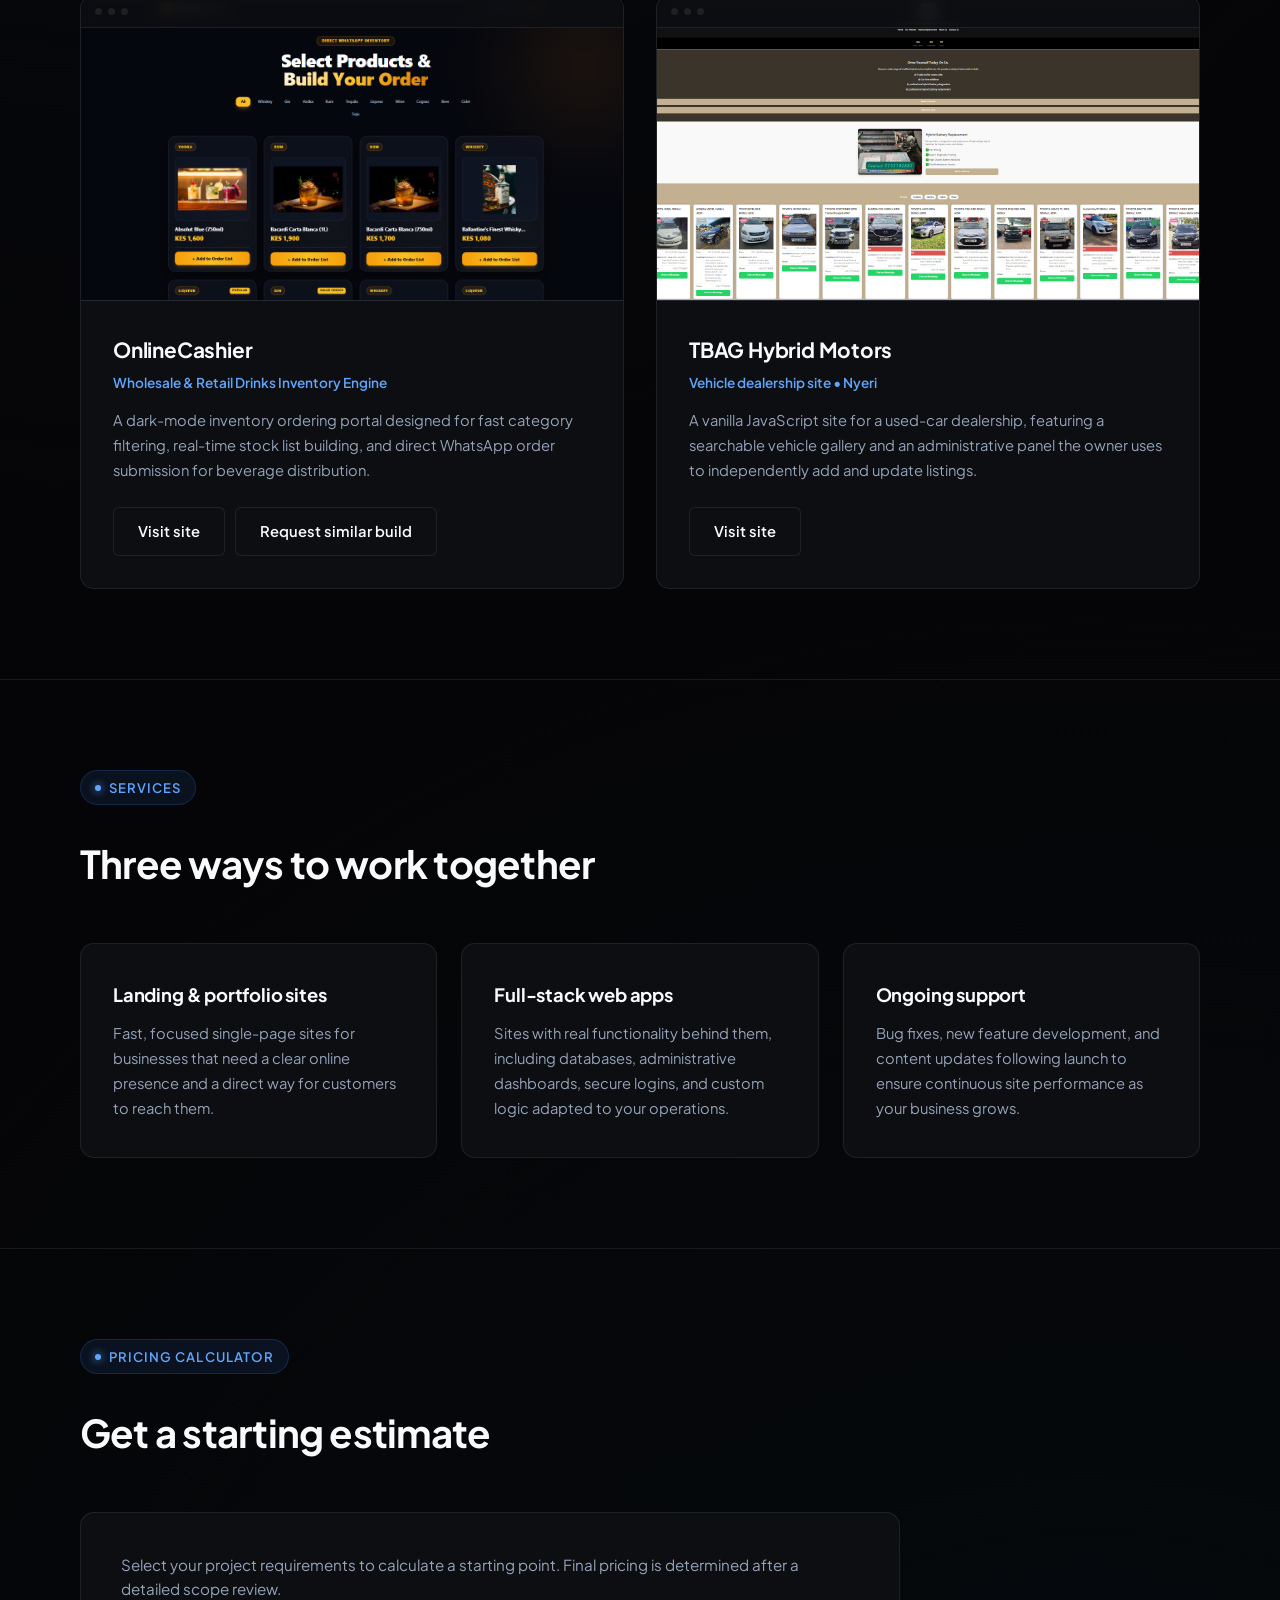
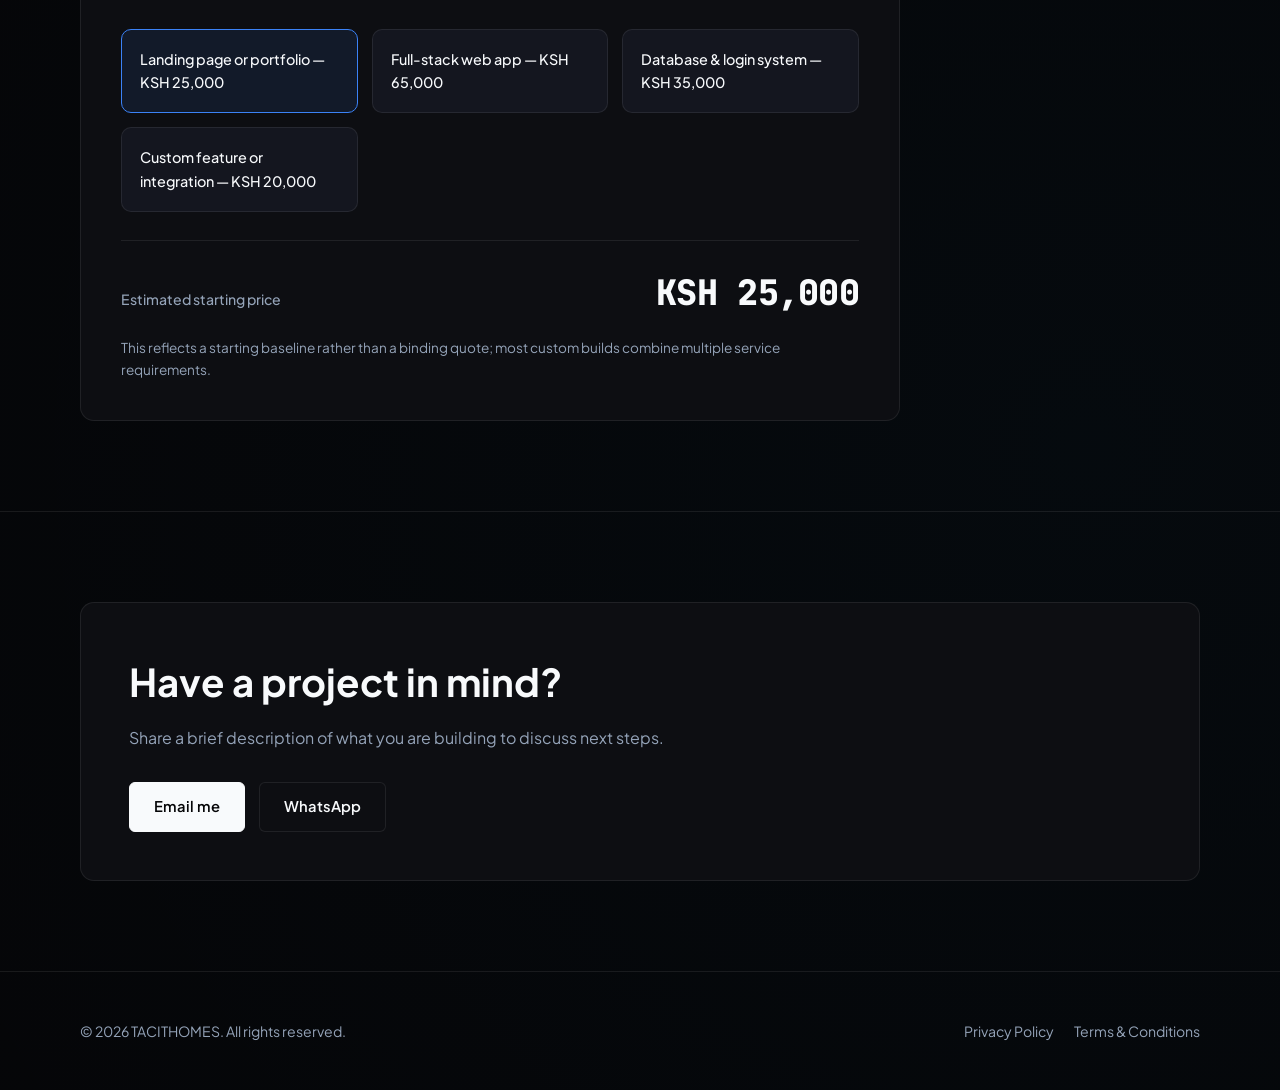
==== commit 0cd1ae07: "Revamp index.html with new styles and layout Updated styles, layout, and content in index.html for i" ====
--- a/index.html
+++ b/index.html
@@ -5,23 +5,25 @@
   <meta name="viewport" content="width=device-width, initial-scale=1.0">
   <title>TACITHOMES — Freelance Web Developer</title>
   <meta name="description" content="Freelance web developer based in Kiambu, Kenya, building fast full-stack websites and web applications for small businesses.">
-  <link rel="icon" type="image/svg+xml" href="data:image/svg+xml,<svg xmlns='http://www.w3.org/2000/svg' viewBox='0 0 24 24' fill='none' stroke='%23ffffff' stroke-width='2' stroke-linecap='round' stroke-linejoin='round'><polyline points='16 18 22 12 16 6'></polyline><polyline points='8 6 2 12 8 18'></polyline></svg>">
+  <link rel="icon" type="image/svg+xml" href="data:image/svg+xml,<svg xmlns='http://www.w3.org/2000/svg' viewBox='0 0 24 24' fill='none' stroke='%233b82f6' stroke-width='2' stroke-linecap='round' stroke-linejoin='round'><polyline points='16 18 22 12 16 6'></polyline><polyline points='8 6 2 12 8 18'></polyline></svg>">
   <link rel="preconnect" href="https://fonts.googleapis.com">
   <link rel="preconnect" href="https://fonts.gstatic.com" crossorigin>
-  <link href="https://fonts.googleapis.com/css2?family=Inter:wght@400;500;600;700;800&display=swap" rel="stylesheet">
+  <link href="https://fonts.googleapis.com/css2?family=Plus+Jakarta+Sans:wght@400;500;600;700;800&family=JetBrains+Mono:wght@400;500&display=swap" rel="stylesheet">
   <style>
     :root {
-      --bg: #0a0a0a;
-      --surface: #141414;
-      --surface-2: #1f1f1f;
-      --border: #262626;
-      --text: #ededed;
-      --muted: #a3a3a3;
-      --accent: #ffffff;
-      --accent-muted: #737373;
-      --radius-sm: 4px;
-      --radius-md: 6px;
-      --radius-lg: 8px;
+      --bg: #050507;
+      --surface: #0d0e12;
+      --surface-2: #14161f;
+      --border: rgba(255, 255, 255, 0.08);
+      --border-hover: rgba(59, 130, 246, 0.4);
+      --text: #f8fafc;
+      --muted: #94a3b8;
+      --accent: #3b82f6;
+      --accent-bright: #60a5fa;
+      --accent-subtle: rgba(59, 130, 246, 0.1);
+      --radius-sm: 6px;
+      --radius-md: 10px;
+      --radius-lg: 14px;
     }
 
     * { box-sizing: border-box; margin: 0; padding: 0; }
@@ -30,16 +32,19 @@
     body {
       min-height: 100vh;
       color: var(--text);
-      font-family: 'Inter', -apple-system, BlinkMacSystemFont, 'Segoe UI', system-ui, sans-serif;
+      font-family: 'Plus Jakarta Sans', -apple-system, BlinkMacSystemFont, sans-serif;
       background: var(--bg);
       line-height: 1.6;
       overflow-x: hidden;
       -webkit-font-smoothing: antialiased;
+      background-image: 
+        radial-gradient(circle at 15% 15%, rgba(59, 130, 246, 0.04) 0%, transparent 40%),
+        radial-gradient(circle at 85% 85%, rgba(14, 165, 233, 0.03) 0%, transparent 40%);
     }
 
     /* Layout & Navigation */
     .container {
-      width: min(1080px, calc(100% - 40px));
+      width: min(1120px, calc(100% - 48px));
       margin: 0 auto;
     }
 
@@ -47,8 +52,8 @@
       position: sticky;
       top: 0;
       z-index: 50;
-      background: rgba(10, 10, 10, 0.9);
-      backdrop-filter: blur(8px);
+      background: rgba(5, 5, 7, 0.85);
+      backdrop-filter: blur(12px);
       border-bottom: 1px solid var(--border);
     }
 
@@ -57,27 +62,29 @@
       display: flex;
       align-items: center;
       justify-content: space-between;
-      padding: 20px 0;
+      padding: 22px 0;
     }
 
     .brand {
-      font-weight: 700;
-      font-size: 1rem;
-      letter-spacing: -0.01em;
+      font-weight: 800;
+      font-size: 1.1rem;
+      letter-spacing: -0.02em;
       text-decoration: none;
       color: var(--text);
     }
-    .brand span { color: var(--muted); }
-
-    .nav-links { display: flex; gap: 24px; list-style: none; align-items: center; }
+    .brand span { color: var(--accent); }
+
+    .nav-links { display: flex; gap: 8px; list-style: none; align-items: center; }
     .nav-links a {
       text-decoration: none;
       color: var(--muted);
       font-size: 0.9rem;
       font-weight: 500;
-      transition: color 0.15s ease;
-    }
-    .nav-links a:hover { color: var(--text); }
+      padding: 8px 16px;
+      border-radius: var(--radius-sm);
+      transition: color 0.2s ease, background 0.2s ease;
+    }
+    .nav-links a:hover { color: var(--text); background: var(--surface); }
 
     .nav-toggle {
       display: none;
@@ -88,7 +95,7 @@
       cursor: pointer;
       padding: 8px;
     }
-    .nav-toggle span { width: 20px; height: 2px; background: var(--text); }
+    .nav-toggle span { width: 22px; height: 2px; background: var(--text); border-radius: 2px; }
 
     @media (max-width: 760px) {
       .nav-toggle { display: flex; }
@@ -101,84 +108,123 @@
         background: var(--surface);
         border-bottom: 1px solid var(--border);
         padding: 20px;
-        gap: 16px;
+        gap: 8px;
         display: none;
       }
       .nav-links.open { display: flex; }
     }
 
     /* Hero Section */
-    .hero { padding: 96px 0 72px; }
-    .hero-grid { display: grid; grid-template-columns: 1fr 1fr; gap: 48px; align-items: center; }
+    .hero { padding: 100px 0 80px; }
+    .hero-grid { display: grid; grid-template-columns: 1.1fr 0.9fr; gap: 56px; align-items: center; }
 
     .kicker {
-      font-size: 0.85rem;
+      display: inline-flex;
+      align-items: center;
+      gap: 8px;
+      font-size: 0.82rem;
       font-weight: 600;
       text-transform: uppercase;
-      letter-spacing: 0.05em;
-      color: var(--muted);
-      margin-bottom: 16px;
-    }
-
-    .hero h1 { font-size: clamp(2.4rem, 4vw, 3.2rem); font-weight: 700; letter-spacing: -0.02em; line-height: 1.15; }
-    .hero .lede { color: var(--muted); margin-top: 20px; font-size: 1.05rem; max-width: 48ch; }
-    .hero .actions { display: flex; gap: 12px; margin-top: 32px; flex-wrap: wrap; }
+      letter-spacing: 0.08em;
+      color: var(--accent-bright);
+      padding: 6px 14px;
+      background: var(--accent-subtle);
+      border: 1px solid rgba(59, 130, 246, 0.2);
+      border-radius: 20px;
+      margin-bottom: 20px;
+    }
+
+    .kicker-dot {
+      width: 6px;
+      height: 6px;
+      background: var(--accent-bright);
+      border-radius: 50%;
+      box-shadow: 0 0 8px var(--accent-bright);
+    }
+
+    .hero h1 { font-size: clamp(2.4rem, 4.2vw, 3.4rem); font-weight: 800; letter-spacing: -0.03em; line-height: 1.12; }
+    .hero .lede { color: var(--muted); margin-top: 20px; font-size: 1.05rem; max-width: 48ch; line-height: 1.7; }
+    .hero .actions { display: flex; gap: 14px; margin-top: 36px; flex-wrap: wrap; }
 
     .btn {
       display: inline-flex;
       align-items: center;
       justify-content: center;
-      padding: 10px 18px;
+      padding: 12px 24px;
       border-radius: var(--radius-sm);
-      font-weight: 500;
-      font-size: 0.9rem;
+      font-weight: 600;
+      font-size: 0.92rem;
       text-decoration: none;
       cursor: pointer;
-      border: 1px solid var(--border);
-      transition: background 0.15s ease, border-color 0.15s ease, color 0.15s ease;
-    }
-    .btn-primary { background: var(--text); color: var(--bg); border-color: var(--text); }
-    .btn-primary:hover { background: var(--muted); border-color: var(--muted); }
-    .btn-secondary { background: var(--surface); color: var(--text); }
-    .btn-secondary:hover { border-color: var(--muted); background: var(--surface-2); }
+      border: 1px solid transparent;
+      transition: all 0.2s ease;
+    }
+    .btn-primary { 
+      background: var(--text); 
+      color: var(--bg); 
+      border-color: var(--text); 
+    }
+    .btn-primary:hover { 
+      background: var(--accent-bright); 
+      border-color: var(--accent-bright);
+      transform: translateY(-1px);
+    }
+    .btn-secondary { 
+      background: var(--surface); 
+      color: var(--text); 
+      border-color: var(--border);
+    }
+    .btn-secondary:hover { 
+      border-color: var(--accent); 
+      background: var(--surface-2);
+      transform: translateY(-1px);
+    }
 
     .deploy-log {
       background: var(--surface);
       border: 1px solid var(--border);
-      border-radius: var(--radius-md);
-      padding: 24px;
-      font-family: ui-monospace, SFMono-Regular, Menlo, Consolas, monospace;
+      border-radius: var(--radius-lg);
+      padding: 26px;
+      font-family: 'JetBrains Mono', monospace;
       font-size: 0.82rem;
-      min-height: 220px;
-    }
-    .deploy-log .log-title { color: var(--muted); font-size: 0.75rem; text-transform: uppercase; letter-spacing: 0.05em; margin-bottom: 12px; }
-    .log-cmd { color: var(--text); font-weight: 600; margin-top: 8px; }
-    .log-ok { color: var(--muted); padding-left: 12px; }
-    .log-line { color: var(--accent-muted); }
+      min-height: 240px;
+      box-shadow: 0 20px 40px -15px rgba(0, 0, 0, 0.5);
+    }
+    .deploy-log .log-title { color: var(--muted); font-size: 0.72rem; text-transform: uppercase; letter-spacing: 0.08em; margin-bottom: 14px; border-bottom: 1px solid var(--border); padding-bottom: 8px; }
+    .log-cmd { color: var(--text); font-weight: 500; margin-top: 10px; }
+    .log-ok { color: var(--accent-bright); padding-left: 14px; }
+    .log-line { color: var(--muted); }
 
     @media (max-width: 860px) {
       .hero-grid { grid-template-columns: 1fr; }
     }
 
     /* Shared Section Header */
-    section { padding: 80px 0; border-top: 1px solid var(--border); }
-    .section-head { max-width: 640px; margin-bottom: 40px; }
-    .section-head h2 { font-size: clamp(1.8rem, 2.5vw, 2.2rem); font-weight: 700; letter-spacing: -0.01em; }
+    section { padding: 90px 0; border-top: 1px solid var(--border); }
+    .section-head { max-width: 640px; margin-bottom: 48px; }
+    .section-head h2 { font-size: clamp(1.8rem, 3vw, 2.4rem); font-weight: 700; letter-spacing: -0.02em; margin-top: 8px; }
 
     /* Work Showcase Grid */
     .work-grid {
       display: grid;
       grid-template-columns: repeat(auto-fit, minmax(480px, 1fr));
-      gap: 24px;
+      gap: 32px;
     }
 
     .work-card {
       background: var(--surface);
       border: 1px solid var(--border);
-      border-radius: var(--radius-md);
+      border-radius: var(--radius-lg);
       overflow: hidden;
       display: flex;
       flex-direction: column;
+      transition: border-color 0.25s ease, transform 0.25s ease, box-shadow 0.25s ease;
+    }
+
+    .work-card:hover {
+      border-color: var(--border-hover);
+      transform: translateY(-3px);
+      box-shadow: 0 20px 40px -20px rgba(59, 130, 246, 0.15);
     }
 
     .work-visual {
@@ -194,119 +240,143 @@
       height: 100%;
       object-fit: cover;
       object-position: top;
+      transition: transform 0.4s ease;
+    }
+
+    .work-card:hover .work-visual img {
+      transform: scale(1.02);
     }
 
     .work-visual .frame-bar {
       position: absolute;
       top: 0; left: 0; right: 0;
-      height: 28px;
-      background: var(--surface);
+      height: 32px;
+      background: rgba(13, 14, 18, 0.9);
+      backdrop-filter: blur(8px);
       display: flex;
       align-items: center;
       gap: 6px;
-      padding: 0 12px;
+      padding: 0 14px;
       border-bottom: 1px solid var(--border);
-    }
-    .frame-bar span { width: 6px; height: 6px; border-radius: 50%; background: var(--border); }
+      z-index: 2;
+    }
+    .frame-bar span { width: 7px; height: 7px; border-radius: 50%; background: var(--border); }
 
     .work-content {
-      padding: 24px;
+      padding: 32px;
       display: flex;
       flex-direction: column;
       flex-grow: 1;
     }
 
-    .work-content h3 { font-size: 1.2rem; font-weight: 600; }
-    .work-content .tag { color: var(--muted); font-size: 0.85rem; font-weight: 500; margin: 4px 0 12px; }
-    .work-content p.desc { color: var(--muted); line-height: 1.6; font-size: 0.9rem; margin-bottom: 20px; flex-grow: 1; }
-    .work-content .actions { display: flex; gap: 8px; margin-top: auto; }
+    .work-content h3 { font-size: 1.3rem; font-weight: 700; letter-spacing: -0.01em; }
+    .work-content .tag { color: var(--accent-bright); font-size: 0.85rem; font-weight: 600; margin: 6px 0 14px; }
+    .work-content p.desc { color: var(--muted); line-height: 1.7; font-size: 0.92rem; margin-bottom: 24px; flex-grow: 1; }
+    .work-content .actions { display: flex; gap: 10px; margin-top: auto; }
 
     @media (max-width: 560px) {
       .work-grid { grid-template-columns: 1fr; }
     }
 
     /* Services List */
-    .service-row {
+    .services-list {
       display: grid;
-      grid-template-columns: 240px 1fr;
+      grid-template-columns: repeat(3, 1fr);
       gap: 24px;
-      padding: 24px 0;
-      border-top: 1px solid var(--border);
-    }
-    .services-list .service-row:last-child { border-bottom: 1px solid var(--border); }
-    .service-row h3 { font-size: 1rem; font-weight: 600; }
-    .service-row p { color: var(--muted); line-height: 1.6; font-size: 0.95rem; }
-
-    @media (max-width: 640px) {
-      .service-row { grid-template-columns: 1fr; gap: 8px; }
-    }
-
-    /* Interactive Components Box */
+    }
+    .service-card {
+      background: var(--surface);
+      border: 1px solid var(--border);
+      border-radius: var(--radius-lg);
+      padding: 36px 32px;
+      transition: border-color 0.25s ease, transform 0.25s ease;
+    }
+    .service-card:hover {
+      border-color: var(--border-hover);
+      transform: translateY(-2px);
+    }
+    .service-card h3 { font-size: 1.15rem; font-weight: 700; margin-bottom: 12px; letter-spacing: -0.01em; }
+    .service-card p { color: var(--muted); line-height: 1.7; font-size: 0.92rem; }
+
+    @media (max-width: 860px) {
+      .services-list { grid-template-columns: 1fr; }
+    }
+
+    /* Price Estimator Section */
     .interactive-box {
       background: var(--surface);
       border: 1px solid var(--border);
-      border-radius: var(--radius-md);
-      padding: 32px;
-      max-width: 780px;
+      border-radius: var(--radius-lg);
+      padding: 40px;
+      max-width: 820px;
     }
 
     .calc-grid {
       display: grid;
-      grid-template-columns: repeat(auto-fit, minmax(220px, 1fr));
-      gap: 12px;
-      margin: 24px 0;
+      grid-template-columns: repeat(auto-fit, minmax(230px, 1fr));
+      gap: 14px;
+      margin: 28px 0;
     }
 
     .calc-option {
       border: 1px solid var(--border);
-      border-radius: var(--radius-sm);
-      padding: 14px;
+      border-radius: var(--radius-md);
+      padding: 18px;
       cursor: pointer;
-      font-size: 0.88ln;
-      font-size: 0.88rem;
+      font-size: 0.9rem;
+      font-weight: 500;
       background: var(--surface-2);
-      transition: border-color 0.15s ease, background 0.15s ease;
+      transition: all 0.2s ease;
+    }
+
+    .calc-option:hover {
+      border-color: var(--muted);
     }
 
     .calc-option.selected {
-      border-color: var(--text);
-      background: var(--bg);
+      border-color: var(--accent);
+      background: var(--accent-subtle);
       color: var(--text);
     }
 
     .calc-result {
       border-top: 1px solid var(--border);
-      padding-top: 20px;
-      margin-top: 10px;
-    }
-
-    .calc-result .label { color: var(--muted); font-size: 0.85rem; }
-    .calc-price { font-size: 1.8rem; font-weight: 700; margin-top: 4px; color: var(--text); }
-    .estimate-note { color: var(--muted); font-size: 0.85rem; margin-top: 12px; }
+      padding-top: 24px;
+      margin-top: 14px;
+      display: flex;
+      align-items: baseline;
+      justify-content: space-between;
+      flex-wrap: wrap;
+      gap: 16px;
+    }
+
+    .calc-result .label { color: var(--muted); font-size: 0.88rem; font-weight: 500; }
+    .calc-price { font-size: 2.2rem; font-weight: 800; color: var(--text); letter-spacing: -0.02em; font-family: 'JetBrains Mono', monospace; }
+    .estimate-note { color: var(--muted); font-size: 0.85rem; margin-top: 16px; }
 
     /* Contact Box */
     .contact-box {
       background: var(--surface);
       border: 1px solid var(--border);
-      border-radius: var(--radius-md);
-      padding: 40px;
-    }
-    .contact-box h2 { font-size: clamp(1.6rem, 2.5vw, 2.1rem); font-weight: 700; }
-    .contact-box p { color: var(--muted); margin-top: 8px; font-size: 0.95rem; }
-    .contact-actions { display: flex; gap: 12px; margin-top: 24px; flex-wrap: wrap; }
+      border-radius: var(--radius-lg);
+      padding: 48px;
+    }
+    .contact-box h2 { font-size: clamp(1.8rem, 3vw, 2.4rem); font-weight: 700; }
+    .contact-box p { color: var(--muted); margin-top: 12px; font-size: 1rem; max-width: 52ch; }
+    .contact-actions { display: flex; gap: 14px; margin-top: 32px; flex-wrap: wrap; }
 
     /* Footer */
-    footer { padding: 40px 0; border-top: 1px solid var(--border); color: var(--muted); font-size: 0.85rem; }
-    .footer-content { display: flex; justify-content: space-between; align-items: center; flex-wrap: wrap; gap: 16px; }
-    .footer-links { display: flex; gap: 16px; list-style: none; }
-    .footer-links a { color: var(--muted); text-decoration: none; }
+    footer { padding: 48px 0; border-top: 1px solid var(--border); color: var(--muted); font-size: 0.88rem; }
+    .footer-content { display: flex; justify-content: space-between; align-items: center; flex-wrap: wrap; gap: 20px; }
+    .footer-links { display: flex; gap: 20px; list-style: none; }
+    .footer-links a { color: var(--muted); text-decoration: none; transition: color 0.15s ease; }
     .footer-links a:hover { color: var(--text); }
 
     /* Legal Pages Content Styling */
-    .legal-content { max-width: 720px; padding: 40px 0 80px; }
-    .legal-content h1 { font-size: 2rem; margin-bottom: 24px; font-weight: 700; }
-    .legal-content h2 { font-size: 1.25rem; margin-top: 32px; margin-bottom: 12px; font-weight: 600; }
-    .legal-content p, .legal-content ul { color: var(--muted); margin-bottom: 16px; font-size: 0.95rem; line-height: 1.7; }
+    .legal-content { max-width: 760px; padding: 60px 0 100px; }
+    .legal-content h1 { font-size: 2.4rem; margin-bottom: 28px; font-weight: 800; letter-spacing: -0.02em; }
+    .legal-content h2 { font-size: 1.3rem; margin-top: 36px; margin-bottom: 14px; font-weight: 700; }
+    .legal-content p, .legal-content ul { color: var(--muted); margin-bottom: 18px; font-size: 0.98rem; line-height: 1.75; }
     .legal-content ul { padding-left: 20px; }
   </style>
 </head>
@@ -334,7 +404,10 @@
     <section class="hero" id="top" style="border-top: none;">
       <div class="container hero-grid">
         <div>
-          <div class="kicker">Freelance Web Developer &bull; Kiambu, Kenya</div>
+          <div class="kicker">
+            <span class="kicker-dot"></span>
+            Freelance Web Developer &bull; Kiambu, Kenya
+          </div>
           <h1>Websites that get small businesses found, trusted, and paid.</h1>
           <p class="lede">I design and build full-stack websites, from vehicle listings to online storefronts, for small and growing businesses. Fast to load, easy to manage, built to bring in customers.</p>
           <div class="actions">
@@ -352,7 +425,7 @@
     <section id="work">
       <div class="container">
         <div class="section-head">
-          <p class="kicker">Selected work</p>
+          <p class="kicker"><span class="kicker-dot"></span> Selected work</p>
           <h2>Live projects built end to end</h2>
         </div>
 
@@ -420,7 +493,6 @@
               <p class="desc">A vanilla JavaScript site for a used-car dealership, featuring a searchable vehicle gallery and an administrative panel the owner uses to independently add and update listings.</p>
               <div class="actions">
                 <a href="https://tbagweb.vercel.app" target="_blank" rel="noopener" class="btn btn-secondary">Visit site</a>
-                <a href="#contact" class="btn btn-secondary">Request similar build</a>
               </div>
             </div>
           </div>
@@ -432,19 +504,19 @@
     <section id="services">
       <div class="container">
         <div class="section-head">
-          <p class="kicker">Services</p>
+          <p class="kicker"><span class="kicker-dot"></span> Services</p>
           <h2>Three ways to work together</h2>
         </div>
         <div class="services-list">
-          <div class="service-row">
+          <div class="service-card">
             <h3>Landing &amp; portfolio sites</h3>
             <p>Fast, focused single-page sites for businesses that need a clear online presence and a direct way for customers to reach them.</p>
           </div>
-          <div class="service-row">
+          <div class="service-card">
             <h3>Full-stack web apps</h3>
             <p>Sites with real functionality behind them, including databases, administrative dashboards, secure logins, and custom logic adapted to your operations.</p>
           </div>
-          <div class="service-row">
+          <div class="service-card">
             <h3>Ongoing support</h3>
             <p>Bug fixes, new feature development, and content updates following launch to ensure continuous site performance as your business grows.</p>
           </div>
@@ -456,7 +528,7 @@
     <section id="estimate">
       <div class="container">
         <div class="section-head">
-          <p class="kicker">Pricing calculator</p>
+          <p class="kicker"><span class="kicker-dot"></span> Pricing calculator</p>
           <h2>Get a starting estimate</h2>
         </div>
         <div class="interactive-box">
@@ -468,7 +540,9 @@
             <div class="calc-option" data-value="20000" onclick="toggleOption(this)">Custom feature or integration &mdash; KSH 20,000</div>
           </div>
           <div class="calc-result">
-            <div class="label">Estimated starting price</div>
+            <div>
+              <div class="label">Estimated starting price</div>
+            </div>
             <div class="calc-price" id="totalPrice">KSH 25,000</div>
           </div>
           <p class="estimate-note">This reflects a starting baseline rather than a binding quote; most custom builds combine multiple service requirements.</p>
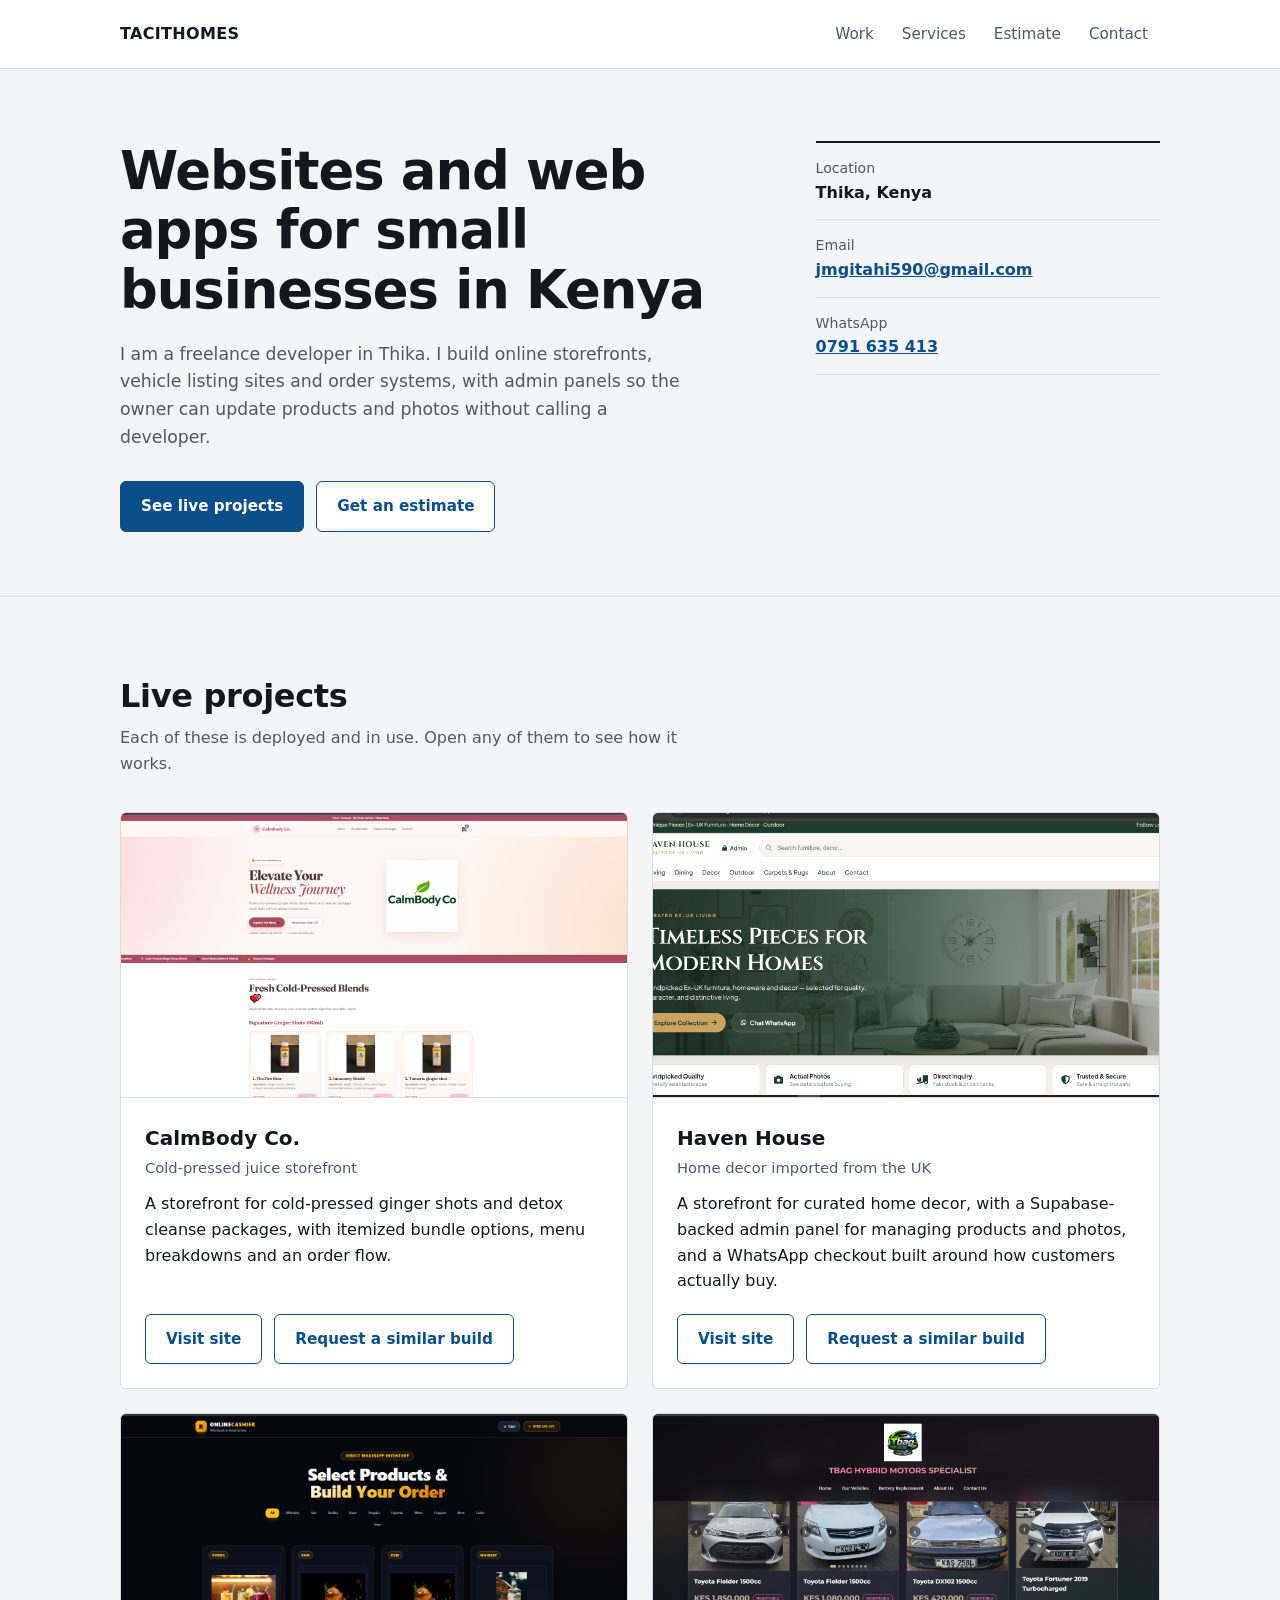
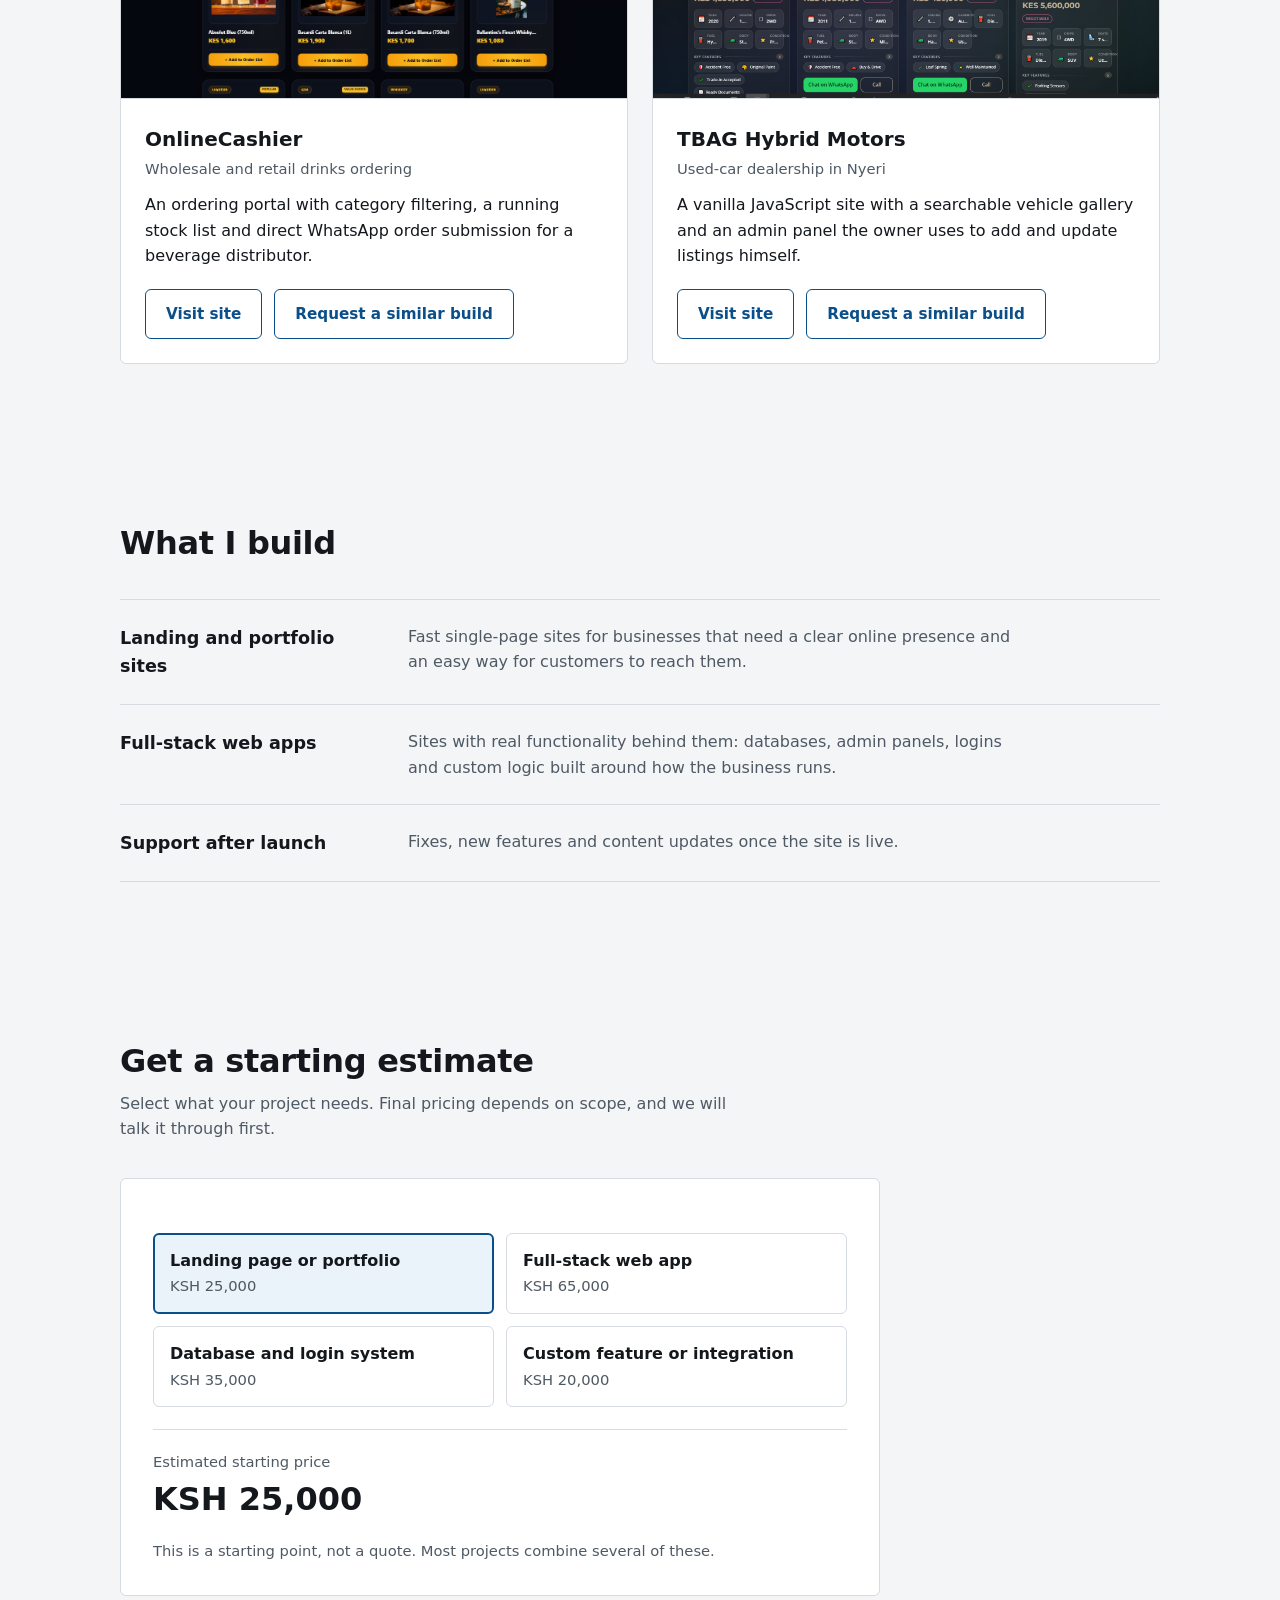
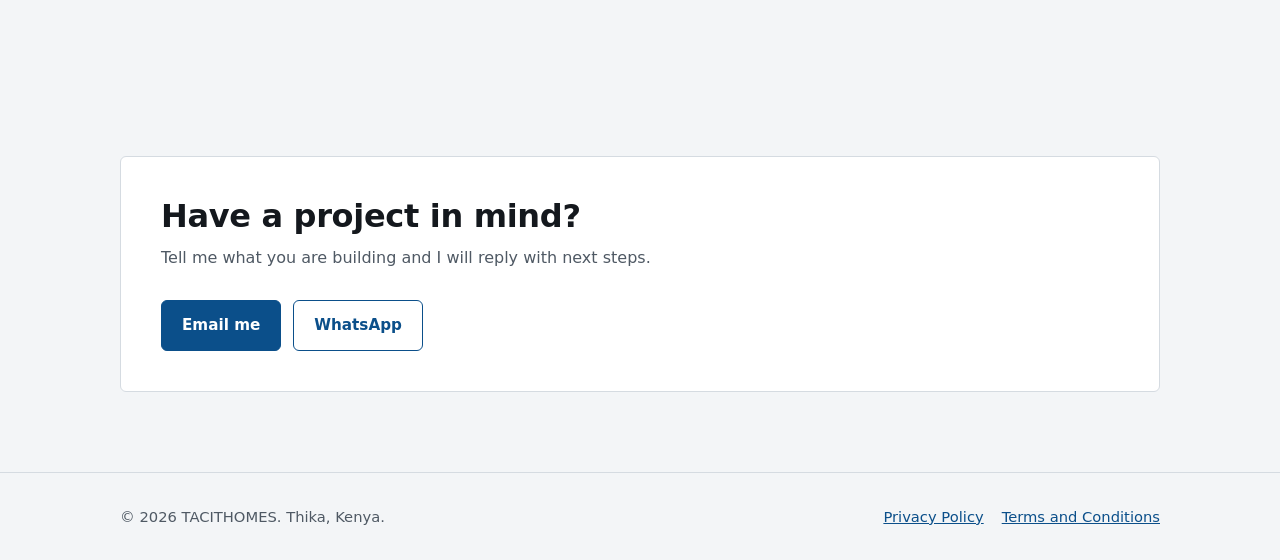
==== commit 62fe8bb6: "Rebuild site, add privacy policy, terms and favicon" ====
--- a/index.html
+++ b/index.html
@@ -2,562 +2,159 @@
 <html lang="en">
 <head>
   <meta charset="utf-8">
-  <meta name="viewport" content="width=device-width, initial-scale=1.0">
-  <title>TACITHOMES — Freelance Web Developer</title>
-  <meta name="description" content="Freelance web developer based in Kiambu, Kenya, building fast full-stack websites and web applications for small businesses.">
-  <link rel="icon" type="image/svg+xml" href="data:image/svg+xml,<svg xmlns='http://www.w3.org/2000/svg' viewBox='0 0 24 24' fill='none' stroke='%233b82f6' stroke-width='2' stroke-linecap='round' stroke-linejoin='round'><polyline points='16 18 22 12 16 6'></polyline><polyline points='8 6 2 12 8 18'></polyline></svg>">
-  <link rel="preconnect" href="https://fonts.googleapis.com">
-  <link rel="preconnect" href="https://fonts.gstatic.com" crossorigin>
-  <link href="https://fonts.googleapis.com/css2?family=Plus+Jakarta+Sans:wght@400;500;600;700;800&family=JetBrains+Mono:wght@400;500&display=swap" rel="stylesheet">
-  <style>
-    :root {
-      --bg: #050507;
-      --surface: #0d0e12;
-      --surface-2: #14161f;
-      --border: rgba(255, 255, 255, 0.08);
-      --border-hover: rgba(59, 130, 246, 0.4);
-      --text: #f8fafc;
-      --muted: #94a3b8;
-      --accent: #3b82f6;
-      --accent-bright: #60a5fa;
-      --accent-subtle: rgba(59, 130, 246, 0.1);
-      --radius-sm: 6px;
-      --radius-md: 10px;
-      --radius-lg: 14px;
-    }
-
-    * { box-sizing: border-box; margin: 0; padding: 0; }
-    html { scroll-behavior: smooth; }
-
-    body {
-      min-height: 100vh;
-      color: var(--text);
-      font-family: 'Plus Jakarta Sans', -apple-system, BlinkMacSystemFont, sans-serif;
-      background: var(--bg);
-      line-height: 1.6;
-      overflow-x: hidden;
-      -webkit-font-smoothing: antialiased;
-      background-image: 
-        radial-gradient(circle at 15% 15%, rgba(59, 130, 246, 0.04) 0%, transparent 40%),
-        radial-gradient(circle at 85% 85%, rgba(14, 165, 233, 0.03) 0%, transparent 40%);
-    }
-
-    /* Layout & Navigation */
-    .container {
-      width: min(1120px, calc(100% - 48px));
-      margin: 0 auto;
-    }
-
-    header {
-      position: sticky;
-      top: 0;
-      z-index: 50;
-      background: rgba(5, 5, 7, 0.85);
-      backdrop-filter: blur(12px);
-      border-bottom: 1px solid var(--border);
-    }
-
-    nav {
-      position: relative;
-      display: flex;
-      align-items: center;
-      justify-content: space-between;
-      padding: 22px 0;
-    }
-
-    .brand {
-      font-weight: 800;
-      font-size: 1.1rem;
-      letter-spacing: -0.02em;
-      text-decoration: none;
-      color: var(--text);
-    }
-    .brand span { color: var(--accent); }
-
-    .nav-links { display: flex; gap: 8px; list-style: none; align-items: center; }
-    .nav-links a {
-      text-decoration: none;
-      color: var(--muted);
-      font-size: 0.9rem;
-      font-weight: 500;
-      padding: 8px 16px;
-      border-radius: var(--radius-sm);
-      transition: color 0.2s ease, background 0.2s ease;
-    }
-    .nav-links a:hover { color: var(--text); background: var(--surface); }
-
-    .nav-toggle {
-      display: none;
-      flex-direction: column;
-      gap: 5px;
-      background: none;
-      border: none;
-      cursor: pointer;
-      padding: 8px;
-    }
-    .nav-toggle span { width: 22px; height: 2px; background: var(--text); border-radius: 2px; }
-
-    @media (max-width: 760px) {
-      .nav-toggle { display: flex; }
-      .nav-links {
-        position: absolute;
-        top: 100%;
-        left: 0;
-        right: 0;
-        flex-direction: column;
-        background: var(--surface);
-        border-bottom: 1px solid var(--border);
-        padding: 20px;
-        gap: 8px;
-        display: none;
-      }
-      .nav-links.open { display: flex; }
-    }
-
-    /* Hero Section */
-    .hero { padding: 100px 0 80px; }
-    .hero-grid { display: grid; grid-template-columns: 1.1fr 0.9fr; gap: 56px; align-items: center; }
-
-    .kicker {
-      display: inline-flex;
-      align-items: center;
-      gap: 8px;
-      font-size: 0.82rem;
-      font-weight: 600;
-      text-transform: uppercase;
-      letter-spacing: 0.08em;
-      color: var(--accent-bright);
-      padding: 6px 14px;
-      background: var(--accent-subtle);
-      border: 1px solid rgba(59, 130, 246, 0.2);
-      border-radius: 20px;
-      margin-bottom: 20px;
-    }
-
-    .kicker-dot {
-      width: 6px;
-      height: 6px;
-      background: var(--accent-bright);
-      border-radius: 50%;
-      box-shadow: 0 0 8px var(--accent-bright);
-    }
-
-    .hero h1 { font-size: clamp(2.4rem, 4.2vw, 3.4rem); font-weight: 800; letter-spacing: -0.03em; line-height: 1.12; }
-    .hero .lede { color: var(--muted); margin-top: 20px; font-size: 1.05rem; max-width: 48ch; line-height: 1.7; }
-    .hero .actions { display: flex; gap: 14px; margin-top: 36px; flex-wrap: wrap; }
-
-    .btn {
-      display: inline-flex;
-      align-items: center;
-      justify-content: center;
-      padding: 12px 24px;
-      border-radius: var(--radius-sm);
-      font-weight: 600;
-      font-size: 0.92rem;
-      text-decoration: none;
-      cursor: pointer;
-      border: 1px solid transparent;
-      transition: all 0.2s ease;
-    }
-    .btn-primary { 
-      background: var(--text); 
-      color: var(--bg); 
-      border-color: var(--text); 
-    }
-    .btn-primary:hover { 
-      background: var(--accent-bright); 
-      border-color: var(--accent-bright);
-      transform: translateY(-1px);
-    }
-    .btn-secondary { 
-      background: var(--surface); 
-      color: var(--text); 
-      border-color: var(--border);
-    }
-    .btn-secondary:hover { 
-      border-color: var(--accent); 
-      background: var(--surface-2);
-      transform: translateY(-1px);
-    }
-
-    .deploy-log {
-      background: var(--surface);
-      border: 1px solid var(--border);
-      border-radius: var(--radius-lg);
-      padding: 26px;
-      font-family: 'JetBrains Mono', monospace;
-      font-size: 0.82rem;
-      min-height: 240px;
-      box-shadow: 0 20px 40px -15px rgba(0, 0, 0, 0.5);
-    }
-    .deploy-log .log-title { color: var(--muted); font-size: 0.72rem; text-transform: uppercase; letter-spacing: 0.08em; margin-bottom: 14px; border-bottom: 1px solid var(--border); padding-bottom: 8px; }
-    .log-cmd { color: var(--text); font-weight: 500; margin-top: 10px; }
-    .log-ok { color: var(--accent-bright); padding-left: 14px; }
-    .log-line { color: var(--muted); }
-
-    @media (max-width: 860px) {
-      .hero-grid { grid-template-columns: 1fr; }
-    }
-
-    /* Shared Section Header */
-    section { padding: 90px 0; border-top: 1px solid var(--border); }
-    .section-head { max-width: 640px; margin-bottom: 48px; }
-    .section-head h2 { font-size: clamp(1.8rem, 3vw, 2.4rem); font-weight: 700; letter-spacing: -0.02em; margin-top: 8px; }
-
-    /* Work Showcase Grid */
-    .work-grid {
-      display: grid;
-      grid-template-columns: repeat(auto-fit, minmax(480px, 1fr));
-      gap: 32px;
-    }
-
-    .work-card {
-      background: var(--surface);
-      border: 1px solid var(--border);
-      border-radius: var(--radius-lg);
-      overflow: hidden;
-      display: flex;
-      flex-direction: column;
-      transition: border-color 0.25s ease, transform 0.25s ease, box-shadow 0.25s ease;
-    }
-
-    .work-card:hover {
-      border-color: var(--border-hover);
-      transform: translateY(-3px);
-      box-shadow: 0 20px 40px -20px rgba(59, 130, 246, 0.15);
-    }
-
-    .work-visual {
-      background: var(--surface-2);
-      border-bottom: 1px solid var(--border);
-      aspect-ratio: 16 / 9;
-      position: relative;
-      overflow: hidden;
-    }
-
-    .work-visual img {
-      width: 100%;
-      height: 100%;
-      object-fit: cover;
-      object-position: top;
-      transition: transform 0.4s ease;
-    }
-
-    .work-card:hover .work-visual img {
-      transform: scale(1.02);
-    }
-
-    .work-visual .frame-bar {
-      position: absolute;
-      top: 0; left: 0; right: 0;
-      height: 32px;
-      background: rgba(13, 14, 18, 0.9);
-      backdrop-filter: blur(8px);
-      display: flex;
-      align-items: center;
-      gap: 6px;
-      padding: 0 14px;
-      border-bottom: 1px solid var(--border);
-      z-index: 2;
-    }
-    .frame-bar span { width: 7px; height: 7px; border-radius: 50%; background: var(--border); }
-
-    .work-content {
-      padding: 32px;
-      display: flex;
-      flex-direction: column;
-      flex-grow: 1;
-    }
-
-    .work-content h3 { font-size: 1.3rem; font-weight: 700; letter-spacing: -0.01em; }
-    .work-content .tag { color: var(--accent-bright); font-size: 0.85rem; font-weight: 600; margin: 6px 0 14px; }
-    .work-content p.desc { color: var(--muted); line-height: 1.7; font-size: 0.92rem; margin-bottom: 24px; flex-grow: 1; }
-    .work-content .actions { display: flex; gap: 10px; margin-top: auto; }
-
-    @media (max-width: 560px) {
-      .work-grid { grid-template-columns: 1fr; }
-    }
-
-    /* Services List */
-    .services-list {
-      display: grid;
-      grid-template-columns: repeat(3, 1fr);
-      gap: 24px;
-    }
-    .service-card {
-      background: var(--surface);
-      border: 1px solid var(--border);
-      border-radius: var(--radius-lg);
-      padding: 36px 32px;
-      transition: border-color 0.25s ease, transform 0.25s ease;
-    }
-    .service-card:hover {
-      border-color: var(--border-hover);
-      transform: translateY(-2px);
-    }
-    .service-card h3 { font-size: 1.15rem; font-weight: 700; margin-bottom: 12px; letter-spacing: -0.01em; }
-    .service-card p { color: var(--muted); line-height: 1.7; font-size: 0.92rem; }
-
-    @media (max-width: 860px) {
-      .services-list { grid-template-columns: 1fr; }
-    }
-
-    /* Price Estimator Section */
-    .interactive-box {
-      background: var(--surface);
-      border: 1px solid var(--border);
-      border-radius: var(--radius-lg);
-      padding: 40px;
-      max-width: 820px;
-    }
-
-    .calc-grid {
-      display: grid;
-      grid-template-columns: repeat(auto-fit, minmax(230px, 1fr));
-      gap: 14px;
-      margin: 28px 0;
-    }
-
-    .calc-option {
-      border: 1px solid var(--border);
-      border-radius: var(--radius-md);
-      padding: 18px;
-      cursor: pointer;
-      font-size: 0.9rem;
-      font-weight: 500;
-      background: var(--surface-2);
-      transition: all 0.2s ease;
-    }
-
-    .calc-option:hover {
-      border-color: var(--muted);
-    }
-
-    .calc-option.selected {
-      border-color: var(--accent);
-      background: var(--accent-subtle);
-      color: var(--text);
-    }
-
-    .calc-result {
-      border-top: 1px solid var(--border);
-      padding-top: 24px;
-      margin-top: 14px;
-      display: flex;
-      align-items: baseline;
-      justify-content: space-between;
-      flex-wrap: wrap;
-      gap: 16px;
-    }
-
-    .calc-result .label { color: var(--muted); font-size: 0.88rem; font-weight: 500; }
-    .calc-price { font-size: 2.2rem; font-weight: 800; color: var(--text); letter-spacing: -0.02em; font-family: 'JetBrains Mono', monospace; }
-    .estimate-note { color: var(--muted); font-size: 0.85rem; margin-top: 16px; }
-
-    /* Contact Box */
-    .contact-box {
-      background: var(--surface);
-      border: 1px solid var(--border);
-      border-radius: var(--radius-lg);
-      padding: 48px;
-    }
-    .contact-box h2 { font-size: clamp(1.8rem, 3vw, 2.4rem); font-weight: 700; }
-    .contact-box p { color: var(--muted); margin-top: 12px; font-size: 1rem; max-width: 52ch; }
-    .contact-actions { display: flex; gap: 14px; margin-top: 32px; flex-wrap: wrap; }
-
-    /* Footer */
-    footer { padding: 48px 0; border-top: 1px solid var(--border); color: var(--muted); font-size: 0.88rem; }
-    .footer-content { display: flex; justify-content: space-between; align-items: center; flex-wrap: wrap; gap: 20px; }
-    .footer-links { display: flex; gap: 20px; list-style: none; }
-    .footer-links a { color: var(--muted); text-decoration: none; transition: color 0.15s ease; }
-    .footer-links a:hover { color: var(--text); }
-
-    /* Legal Pages Content Styling */
-    .legal-content { max-width: 760px; padding: 60px 0 100px; }
-    .legal-content h1 { font-size: 2.4rem; margin-bottom: 28px; font-weight: 800; letter-spacing: -0.02em; }
-    .legal-content h2 { font-size: 1.3rem; margin-top: 36px; margin-bottom: 14px; font-weight: 700; }
-    .legal-content p, .legal-content ul { color: var(--muted); margin-bottom: 18px; font-size: 0.98rem; line-height: 1.75; }
-    .legal-content ul { padding-left: 20px; }
-  </style>
+  <meta name="viewport" content="width=device-width, initial-scale=1">
+  <title>TACITHOMES | Freelance Web Developer, Thika, Kenya</title>
+  <meta name="description" content="Freelance web developer in Thika, Kenya. I build storefronts, listing sites and admin panels for small businesses.">
+  <meta name="theme-color" content="#0b4f8a">
+  <link rel="icon" href="/favicon.svg" type="image/svg+xml">
+  <link rel="stylesheet" href="/styles.css">
 </head>
 <body>
-
   <header>
     <div class="container">
-      <nav>
-        <a href="index.html" class="brand">TACITHOMES<span>.</span></a>
-        <button class="nav-toggle" id="navToggle" aria-label="Toggle menu" aria-expanded="false">
-          <span></span><span></span><span></span>
-        </button>
+      <nav aria-label="Main">
+        <a href="#top" class="brand">TACITHOMES</a>
+        <button class="nav-toggle" id="navToggle" aria-expanded="false" aria-controls="navLinks">Menu</button>
         <ul class="nav-links" id="navLinks">
-          <li><a href="index.html#work">Work</a></li>
-          <li><a href="index.html#services">Services</a></li>
-          <li><a href="index.html#estimate">Estimate</a></li>
-          <li><a href="index.html#contact">Contact</a></li>
+          <li><a href="#work">Work</a></li>
+          <li><a href="#services">Services</a></li>
+          <li><a href="#estimate">Estimate</a></li>
+          <li><a href="#contact">Contact</a></li>
         </ul>
       </nav>
     </div>
   </header>
 
   <main>
-    <!-- Hero Section -->
-    <section class="hero" id="top" style="border-top: none;">
+    <section class="hero" id="top">
       <div class="container hero-grid">
         <div>
-          <div class="kicker">
-            <span class="kicker-dot"></span>
-            Freelance Web Developer &bull; Kiambu, Kenya
-          </div>
-          <h1>Websites that get small businesses found, trusted, and paid.</h1>
-          <p class="lede">I design and build full-stack websites, from vehicle listings to online storefronts, for small and growing businesses. Fast to load, easy to manage, built to bring in customers.</p>
+          <h1>Websites and web apps for small businesses in Kenya</h1>
+          <p class="lede">I am a freelance developer in Thika. I build online storefronts, vehicle listing sites and order systems, with admin panels so the owner can update products and photos without calling a developer.</p>
           <div class="actions">
-            <a href="#work" class="btn btn-primary">See the work</a>
+            <a href="#work" class="btn btn-primary">See live projects</a>
             <a href="#estimate" class="btn btn-secondary">Get an estimate</a>
           </div>
         </div>
-        <div class="deploy-log" id="deployLog" aria-hidden="true">
-          <div class="log-title">Recent deployments</div>
-        </div>
-      </div>
-    </section>
-
-    <!-- Work Section -->
+        <dl class="facts">
+          <div><dt>Location</dt><dd>Thika, Kenya</dd></div>
+          <div><dt>Email</dt><dd><a href="mailto:jmgitahi590@gmail.com">jmgitahi590@gmail.com</a></dd></div>
+          <div><dt>WhatsApp</dt><dd><a href="https://wa.me/254791635413" target="_blank" rel="noopener">0791 635 413</a></dd></div>
+        </dl>
+      </div>
+    </section>
+
     <section id="work">
       <div class="container">
         <div class="section-head">
-          <p class="kicker"><span class="kicker-dot"></span> Selected work</p>
-          <h2>Live projects built end to end</h2>
-        </div>
-
+          <h2>Live projects</h2>
+          <p>Each of these is deployed and in use. Open any of them to see how it works.</p>
+        </div>
         <div class="work-grid">
-          <!-- Work Item 1: CalmBody Co. -->
-          <div class="work-card">
-            <div class="work-visual">
-              <div class="frame-bar"><span></span><span></span><span></span></div>
-              <img src="calm.png" alt="CalmBody Co. website screenshot" loading="lazy">
-            </div>
+          <article class="work-card">
+            <div class="work-visual"><img src="calm.png" alt="CalmBody Co. website screenshot" loading="lazy"></div>
             <div class="work-content">
               <h3>CalmBody Co.</h3>
-              <p class="tag">Wellness &amp; Cold-Pressed Juice Storefront</p>
-              <p class="desc">A fresh, organic-themed storefront for handcrafted cold-pressed ginger shots and detox cleanse packages. Features itemized bundle package options, menu breakdowns, and an integrated order flow.</p>
+              <p class="tag">Cold-pressed juice storefront</p>
+              <p class="desc">A storefront for cold-pressed ginger shots and detox cleanse packages, with itemized bundle options, menu breakdowns and an order flow.</p>
               <div class="actions">
                 <a href="https://calmbodyco.vercel.app/" target="_blank" rel="noopener" class="btn btn-secondary">Visit site</a>
-                <a href="#contact" class="btn btn-secondary">Request similar build</a>
-              </div>
-            </div>
-          </div>
-
-          <!-- Work Item 2: Haven House -->
-          <div class="work-card">
-            <div class="work-visual">
-              <div class="frame-bar"><span></span><span></span><span></span></div>
-              <img src="ex.png" alt="Haven House website screenshot" loading="lazy">
-            </div>
+                <a href="#contact" class="btn btn-secondary">Request a similar build</a>
+              </div>
+            </div>
+          </article>
+
+          <article class="work-card">
+            <div class="work-visual"><img src="ex.png" alt="Haven House website screenshot" loading="lazy"></div>
             <div class="work-content">
               <h3>Haven House</h3>
-              <p class="tag">Home décor storefront &bull; UK imports</p>
-              <p class="desc">A storefront for curated home décor imported from the UK, with a Supabase-backed admin panel for managing products and photos, and a WhatsApp checkout flow built around standard customer habits.</p>
+              <p class="tag">Home decor imported from the UK</p>
+              <p class="desc">A storefront for curated home decor, with a Supabase-backed admin panel for managing products and photos, and a WhatsApp checkout built around how customers actually buy.</p>
               <div class="actions">
                 <a href="https://haven-home-gules.vercel.app" target="_blank" rel="noopener" class="btn btn-secondary">Visit site</a>
-                <a href="#contact" class="btn btn-secondary">Request similar build</a>
-              </div>
-            </div>
-          </div>
-
-          <!-- Work Item 3: OnlineCashier -->
-          <div class="work-card">
-            <div class="work-visual">
-              <div class="frame-bar"><span></span><span></span><span></span></div>
-              <img src="rahum.png" alt="OnlineCashier website screenshot" loading="lazy">
-            </div>
+                <a href="#contact" class="btn btn-secondary">Request a similar build</a>
+              </div>
+            </div>
+          </article>
+
+          <article class="work-card">
+            <div class="work-visual"><img src="rahum.png" alt="OnlineCashier website screenshot" loading="lazy"></div>
             <div class="work-content">
               <h3>OnlineCashier</h3>
-              <p class="tag">Wholesale &amp; Retail Drinks Inventory Engine</p>
-              <p class="desc">A dark-mode inventory ordering portal designed for fast category filtering, real-time stock list building, and direct WhatsApp order submission for beverage distribution.</p>
+              <p class="tag">Wholesale and retail drinks ordering</p>
+              <p class="desc">An ordering portal with category filtering, a running stock list and direct WhatsApp order submission for a beverage distributor.</p>
               <div class="actions">
                 <a href="https://rahum-enterprise.vercel.app/" target="_blank" rel="noopener" class="btn btn-secondary">Visit site</a>
-                <a href="#contact" class="btn btn-secondary">Request similar build</a>
-              </div>
-            </div>
-          </div>
-
-          <!-- Work Item 4: TBAG Hybrid Motors -->
-          <div class="work-card">
-            <div class="work-visual">
-              <div class="frame-bar"><span></span><span></span><span></span></div>
-              <img src="tbag.png" alt="TBAG Hybrid Motors website screenshot" loading="lazy">
-            </div>
+                <a href="#contact" class="btn btn-secondary">Request a similar build</a>
+              </div>
+            </div>
+          </article>
+
+          <article class="work-card">
+            <div class="work-visual"><img src="tbag.png" alt="TBAG Hybrid Motors website screenshot" loading="lazy"></div>
             <div class="work-content">
               <h3>TBAG Hybrid Motors</h3>
-              <p class="tag">Vehicle dealership site &bull; Nyeri</p>
-              <p class="desc">A vanilla JavaScript site for a used-car dealership, featuring a searchable vehicle gallery and an administrative panel the owner uses to independently add and update listings.</p>
-              <div class="actions">
-                <a href="https://tbagweb.vercel.app" target="_blank" rel="noopener" class="btn btn-secondary">Visit site</a>
-              </div>
-            </div>
-          </div>
-        </div>
-      </div>
-    </section>
-
-    <!-- Services Section -->
+              <p class="tag">Used-car dealership in Nyeri</p>
+              <p class="desc">A vanilla JavaScript site with a searchable vehicle gallery and an admin panel the owner uses to add and update listings himself.</p>
+              <div class="actions">
+                <a href="https://tbag-fawn.vercel.app/" target="_blank" rel="noopener" class="btn btn-secondary">Visit site</a>
+                <a href="#contact" class="btn btn-secondary">Request a similar build</a>
+              </div>
+            </div>
+          </article>
+        </div>
+      </div>
+    </section>
+
     <section id="services">
       <div class="container">
+        <div class="section-head"><h2>What I build</h2></div>
+        <div class="services-list">
+          <div class="service-row">
+            <h3>Landing and portfolio sites</h3>
+            <p>Fast single-page sites for businesses that need a clear online presence and an easy way for customers to reach them.</p>
+          </div>
+          <div class="service-row">
+            <h3>Full-stack web apps</h3>
+            <p>Sites with real functionality behind them: databases, admin panels, logins and custom logic built around how the business runs.</p>
+          </div>
+          <div class="service-row">
+            <h3>Support after launch</h3>
+            <p>Fixes, new features and content updates once the site is live.</p>
+          </div>
+        </div>
+      </div>
+    </section>
+
+    <section id="estimate">
+      <div class="container">
         <div class="section-head">
-          <p class="kicker"><span class="kicker-dot"></span> Services</p>
-          <h2>Three ways to work together</h2>
-        </div>
-        <div class="services-list">
-          <div class="service-card">
-            <h3>Landing &amp; portfolio sites</h3>
-            <p>Fast, focused single-page sites for businesses that need a clear online presence and a direct way for customers to reach them.</p>
-          </div>
-          <div class="service-card">
-            <h3>Full-stack web apps</h3>
-            <p>Sites with real functionality behind them, including databases, administrative dashboards, secure logins, and custom logic adapted to your operations.</p>
-          </div>
-          <div class="service-card">
-            <h3>Ongoing support</h3>
-            <p>Bug fixes, new feature development, and content updates following launch to ensure continuous site performance as your business grows.</p>
-          </div>
-        </div>
-      </div>
-    </section>
-
-    <!-- Price Estimator Section -->
-    <section id="estimate">
-      <div class="container">
-        <div class="section-head">
-          <p class="kicker"><span class="kicker-dot"></span> Pricing calculator</p>
           <h2>Get a starting estimate</h2>
-        </div>
-        <div class="interactive-box">
-          <p class="intro" style="color: var(--muted); font-size: 0.95rem;">Select your project requirements to calculate a starting point. Final pricing is determined after a detailed scope review.</p>
-          <div class="calc-grid">
-            <div class="calc-option selected" data-value="25000" onclick="toggleOption(this)">Landing page or portfolio &mdash; KSH 25,000</div>
-            <div class="calc-option" data-value="65000" onclick="toggleOption(this)">Full-stack web app &mdash; KSH 65,000</div>
-            <div class="calc-option" data-value="35000" onclick="toggleOption(this)">Database &amp; login system &mdash; KSH 35,000</div>
-            <div class="calc-option" data-value="20000" onclick="toggleOption(this)">Custom feature or integration &mdash; KSH 20,000</div>
+          <p>Select what your project needs. Final pricing depends on scope, and we will talk it through first.</p>
+        </div>
+        <div class="estimator">
+          <div class="calc-grid" id="calcGrid">
+            <button type="button" class="calc-option" data-value="25000" aria-pressed="true"><strong>Landing page or portfolio</strong><span>KSH 25,000</span></button>
+            <button type="button" class="calc-option" data-value="65000" aria-pressed="false"><strong>Full-stack web app</strong><span>KSH 65,000</span></button>
+            <button type="button" class="calc-option" data-value="35000" aria-pressed="false"><strong>Database and login system</strong><span>KSH 35,000</span></button>
+            <button type="button" class="calc-option" data-value="20000" aria-pressed="false"><strong>Custom feature or integration</strong><span>KSH 20,000</span></button>
           </div>
           <div class="calc-result">
-            <div>
-              <div class="label">Estimated starting price</div>
-            </div>
-            <div class="calc-price" id="totalPrice">KSH 25,000</div>
-          </div>
-          <p class="estimate-note">This reflects a starting baseline rather than a binding quote; most custom builds combine multiple service requirements.</p>
-        </div>
-      </div>
-    </section>
-
-    <!-- Contact Section -->
+            <div class="label">Estimated starting price</div>
+            <div class="calc-price" id="totalPrice" aria-live="polite">KSH 25,000</div>
+          </div>
+          <p class="note">This is a starting point, not a quote. Most projects combine several of these.</p>
+        </div>
+      </div>
+    </section>
+
     <section id="contact">
       <div class="container">
         <div class="contact-box">
           <h2>Have a project in mind?</h2>
-          <p>Share a brief description of what you are building to discuss next steps.</p>
-          <div class="contact-actions">
-            <a href="mailto:jmgitahi590@mail.com" class="btn btn-primary">Email me</a>
+          <p>Tell me what you are building and I will reply with next steps.</p>
+          <div class="actions">
+            <a href="mailto:jmgitahi590@gmail.com" class="btn btn-primary">Email me</a>
             <a href="https://wa.me/254791635413" target="_blank" rel="noopener" class="btn btn-secondary">WhatsApp</a>
           </div>
         </div>
@@ -566,99 +163,44 @@
   </main>
 
   <footer>
-    <div class="container footer-content">
-      <p>&copy; 2026 TACITHOMES. All rights reserved.</p>
-      <ul class="footer-links">
-        <li><a href="privacy.html">Privacy Policy</a></li>
-        <li><a href="terms.html">Terms &amp; Conditions</a></li>
-      </ul>
+    <div class="container footer-inner">
+      <p>&copy; 2026 TACITHOMES. Thika, Kenya.</p>
+      <nav aria-label="Legal">
+        <a href="/privacy.html">Privacy Policy</a>
+        <a href="/terms.html">Terms and Conditions</a>
+      </nav>
     </div>
   </footer>
 
   <script>
-    // Navigation Mobile Toggle
-    const navToggle = document.getElementById('navToggle');
-    const navLinks = document.getElementById('navLinks');
-    navToggle.addEventListener('click', () => {
-      const isOpen = navLinks.classList.toggle('open');
-      navToggle.setAttribute('aria-expanded', String(isOpen));
+    var navToggle = document.getElementById('navToggle');
+    var navLinks = document.getElementById('navLinks');
+    navToggle.addEventListener('click', function () {
+      var open = navLinks.classList.toggle('open');
+      navToggle.setAttribute('aria-expanded', String(open));
     });
-    navLinks.querySelectorAll('a').forEach((link) => {
-      link.addEventListener('click', () => navLinks.classList.remove('open'));
+    navLinks.querySelectorAll('a').forEach(function (a) {
+      a.addEventListener('click', function () {
+        navLinks.classList.remove('open');
+        navToggle.setAttribute('aria-expanded', 'false');
+      });
     });
 
-    // Estimate Calculator
-    function toggleOption(el) {
-      el.classList.toggle('selected');
-      calculateTotal();
+    var options = document.querySelectorAll('.calc-option');
+    var totalEl = document.getElementById('totalPrice');
+    function update() {
+      var total = 0;
+      options.forEach(function (o) {
+        if (o.getAttribute('aria-pressed') === 'true') total += parseInt(o.dataset.value, 10);
+      });
+      totalEl.textContent = total === 0 ? 'Select at least one item' : 'KSH ' + total.toLocaleString('en-KE');
     }
-    function calculateTotal() {
-      let total = 0;
-      document.querySelectorAll('.calc-option.selected').forEach((opt) => {
-        total += parseInt(opt.getAttribute('data-value'), 10);
+    options.forEach(function (o) {
+      o.addEventListener('click', function () {
+        o.setAttribute('aria-pressed', o.getAttribute('aria-pressed') === 'true' ? 'false' : 'true');
+        update();
       });
-      document.getElementById('totalPrice').textContent = `KSH ${total.toLocaleString()}`;
-    }
-
-    // Hero Deploy Log Dynamic Output
-    const logLines = [
-      '$ deploying calm-body-co',
-      '  [ok] build complete',
-      '  [ok] live at calmbodyco.vercel.app',
-      '',
-      '$ deploying haven-house',
-      '  [ok] build complete',
-      '  [ok] live at haven-home-gules.vercel.app',
-      '',
-      '$ deploying online-cashier',
-      '  [ok] build complete',
-      '  [ok] live at rahum-enterprise.vercel.app',
-      '',
-      '$ deploying tbag-hybrid-motors',
-      '  [ok] live at tbagweb.vercel.app',
-      '',
-      '$ ready for the next project_'
-    ];
-
-    function classify(line) {
-      if (line.startsWith('$')) return 'log-cmd';
-      if (line.includes('[ok]')) return 'log-ok';
-      return 'log-line';
-    }
-
-    const logEl = document.getElementById('deployLog');
-    const reduceMotion = window.matchMedia('(prefers-reduced-motion: reduce)').matches;
-
-    function appendLineInstant(line) {
-      const div = document.createElement('div');
-      div.className = classify(line);
-      div.innerHTML = line ? '' : '&nbsp;';
-      if (line) div.textContent = line;
-      logEl.appendChild(div);
-    }
-
-    async function typeLine(line) {
-      const div = document.createElement('div');
-      div.className = classify(line);
-      logEl.appendChild(div);
-      if (!line) { div.innerHTML = '&nbsp;'; return; }
-      for (const ch of line) {
-        div.textContent += ch;
-        await new Promise((r) => setTimeout(r, 10));
-      }
-    }
-
-    async function runLog() {
-      if (reduceMotion) {
-        logLines.forEach(appendLineInstant);
-        return;
-      }
-      for (const line of logLines) {
-        await typeLine(line);
-        await new Promise((r) => setTimeout(r, 60));
-      }
-    }
-    runLog();
+    });
   </script>
 </body>
 </html>
--- a/styles.css
+++ b/styles.css
@@ -0,0 +1,101 @@
+:root {
+  --bg: #f3f5f7;
+  --surface: #ffffff;
+  --border: #d5dbe1;
+  --text: #14181d;
+  --muted: #4f5964;
+  --accent: #0b4f8a;
+  --accent-dark: #083a66;
+  --radius: 6px;
+}
+* { box-sizing: border-box; margin: 0; padding: 0; }
+html { scroll-behavior: smooth; color-scheme: light; }
+body {
+  font-family: system-ui, -apple-system, "Segoe UI", Roboto, "Helvetica Neue", Arial, sans-serif;
+  background: var(--bg);
+  color: var(--text);
+  line-height: 1.6;
+  -webkit-font-smoothing: antialiased;
+}
+a { color: var(--accent); }
+a:focus-visible, button:focus-visible { outline: 3px solid var(--accent); outline-offset: 2px; }
+.container { width: min(1040px, calc(100% - 40px)); margin: 0 auto; }
+
+header { position: sticky; top: 0; z-index: 10; background: var(--surface); border-bottom: 1px solid var(--border); }
+nav { position: relative; display: flex; align-items: center; justify-content: space-between; padding: 14px 0; }
+.brand { font-weight: 800; letter-spacing: 0.02em; text-decoration: none; color: var(--text); }
+.nav-links { display: flex; gap: 4px; list-style: none; }
+.nav-links a { display: block; text-decoration: none; color: var(--muted); font-size: 0.95rem; padding: 8px 12px; border-radius: var(--radius); }
+.nav-links a:hover { color: var(--text); background: var(--bg); }
+.nav-toggle { display: none; background: none; border: 1px solid var(--border); border-radius: var(--radius); padding: 8px 12px; font: inherit; color: var(--text); cursor: pointer; }
+@media (max-width: 720px) {
+  .nav-toggle { display: block; }
+  .nav-links { display: none; position: absolute; top: 100%; left: 0; right: 0; flex-direction: column; background: var(--surface); border-bottom: 1px solid var(--border); padding: 8px 0 14px; }
+  .nav-links.open { display: flex; }
+}
+
+section { padding: 80px 0; }
+h1 { font-size: clamp(2.1rem, 4.6vw, 3.3rem); line-height: 1.12; font-weight: 800; letter-spacing: -0.02em; max-width: 18ch; }
+h2 { font-size: clamp(1.5rem, 3vw, 2rem); line-height: 1.2; font-weight: 750; letter-spacing: -0.01em; }
+.section-head { margin-bottom: 36px; max-width: 60ch; }
+.section-head p { color: var(--muted); margin-top: 10px; }
+
+.hero { padding: 72px 0 64px; border-bottom: 1px solid var(--border); }
+.hero-grid { display: grid; grid-template-columns: 1.3fr 0.7fr; gap: 56px; align-items: start; }
+.lede { color: var(--muted); margin-top: 22px; max-width: 52ch; font-size: 1.08rem; }
+.actions { display: flex; gap: 12px; margin-top: 30px; flex-wrap: wrap; }
+.facts { border-top: 2px solid var(--text); }
+.facts div { padding: 14px 0; border-bottom: 1px solid var(--border); }
+.facts dt { color: var(--muted); font-size: 0.88rem; }
+.facts dd { font-weight: 600; word-break: break-word; }
+@media (max-width: 820px) { .hero-grid { grid-template-columns: 1fr; gap: 36px; } }
+
+.btn { display: inline-block; padding: 12px 20px; border-radius: var(--radius); font: inherit; font-weight: 600; font-size: 0.95rem; text-decoration: none; cursor: pointer; border: 1px solid var(--accent); }
+.btn-primary { background: var(--accent); color: #fff; }
+.btn-primary:hover { background: var(--accent-dark); border-color: var(--accent-dark); }
+.btn-secondary { background: var(--surface); color: var(--accent); }
+.btn-secondary:hover { background: var(--bg); }
+
+.work-grid { display: grid; grid-template-columns: repeat(auto-fit, minmax(min(100%, 440px), 1fr)); gap: 24px; }
+.work-card { background: var(--surface); border: 1px solid var(--border); border-radius: var(--radius); overflow: hidden; display: flex; flex-direction: column; }
+.work-visual { aspect-ratio: 16 / 9; background: var(--bg); border-bottom: 1px solid var(--border); overflow: hidden; }
+.work-visual img { width: 100%; height: 100%; object-fit: cover; object-position: top; display: block; }
+.work-content { padding: 24px; display: flex; flex-direction: column; flex-grow: 1; }
+.work-content h3 { font-size: 1.25rem; }
+.work-content .tag { color: var(--muted); font-size: 0.92rem; margin: 2px 0 12px; }
+.work-content .desc { margin-bottom: 20px; flex-grow: 1; }
+.work-content .actions { margin-top: auto; }
+
+.service-row { display: grid; grid-template-columns: 260px 1fr; gap: 28px; padding: 24px 0; border-top: 1px solid var(--border); }
+.services-list .service-row:last-child { border-bottom: 1px solid var(--border); }
+.service-row h3 { font-size: 1.1rem; }
+.service-row p { color: var(--muted); max-width: 60ch; }
+@media (max-width: 640px) { .service-row { grid-template-columns: 1fr; gap: 6px; } }
+
+.estimator { background: var(--surface); border: 1px solid var(--border); border-radius: var(--radius); padding: 32px; max-width: 760px; }
+.calc-grid { display: grid; grid-template-columns: repeat(auto-fit, minmax(min(100%, 300px), 1fr)); gap: 12px; margin: 22px 0; }
+.calc-option { text-align: left; font: inherit; color: var(--text); background: var(--surface); border: 1px solid var(--border); border-radius: var(--radius); padding: 14px 16px; cursor: pointer; }
+.calc-option[aria-pressed="true"] { border: 2px solid var(--accent); padding: 13px 15px; background: #eaf2fa; }
+.calc-option strong { display: block; }
+.calc-option span { color: var(--muted); font-size: 0.92rem; }
+.calc-result { border-top: 1px solid var(--border); padding-top: 20px; }
+.calc-result .label { color: var(--muted); font-size: 0.92rem; }
+.calc-price { font-size: 2rem; font-weight: 800; font-variant-numeric: tabular-nums; }
+.note { color: var(--muted); font-size: 0.92rem; margin-top: 14px; }
+
+.contact-box { background: var(--surface); border: 1px solid var(--border); border-radius: var(--radius); padding: 40px; }
+.contact-box p { color: var(--muted); margin-top: 10px; max-width: 54ch; }
+
+footer { padding: 32px 0; border-top: 1px solid var(--border); color: var(--muted); font-size: 0.92rem; }
+.footer-inner { display: flex; justify-content: space-between; gap: 16px; flex-wrap: wrap; }
+.footer-inner nav { padding: 0; display: flex; gap: 18px; }
+
+.legal { padding: 56px 0 72px; }
+.legal .doc { max-width: 70ch; }
+.legal h1 { font-size: clamp(1.9rem, 4vw, 2.6rem); max-width: none; }
+.legal h2 { font-size: 1.25rem; margin-top: 36px; }
+.legal p, .legal ul { margin-top: 12px; }
+.legal ul { padding-left: 22px; }
+.legal .updated { color: var(--muted); margin-top: 8px; }
+
+@media (prefers-reduced-motion: reduce) { html { scroll-behavior: auto; } }
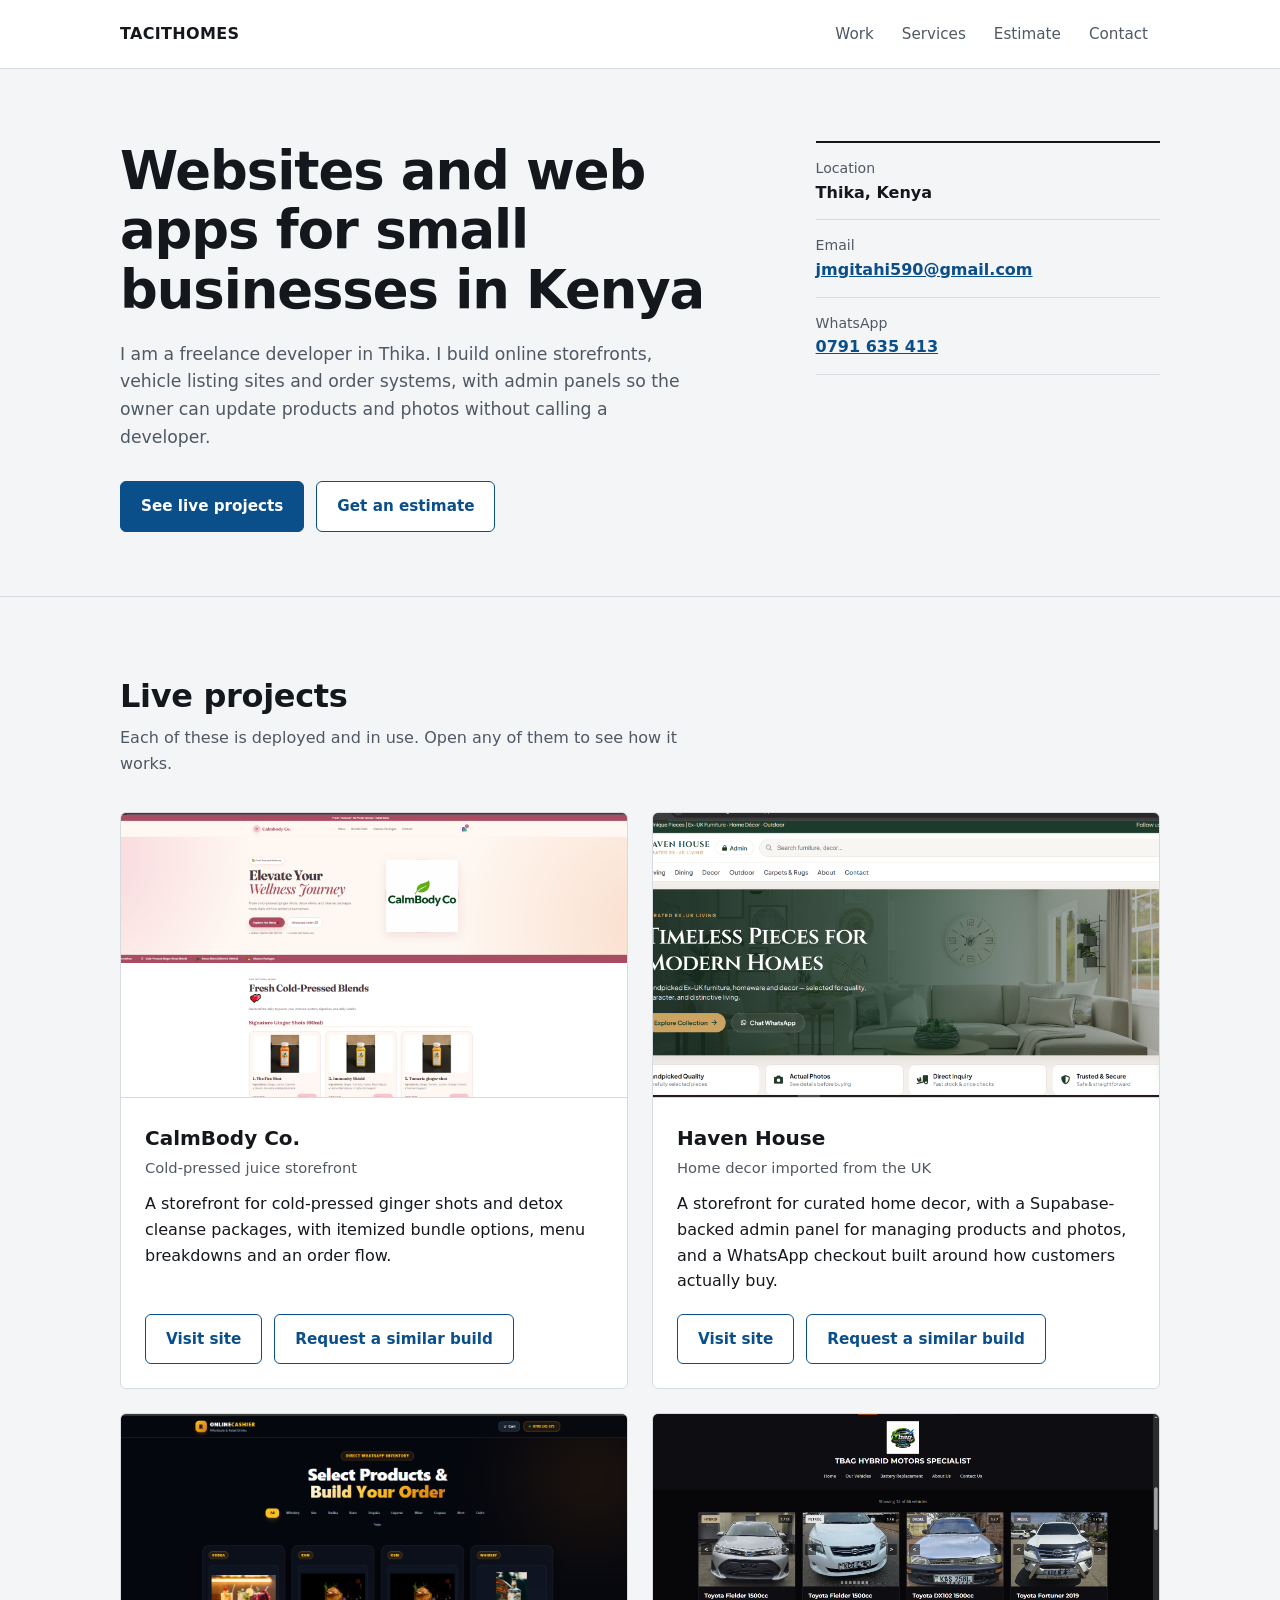
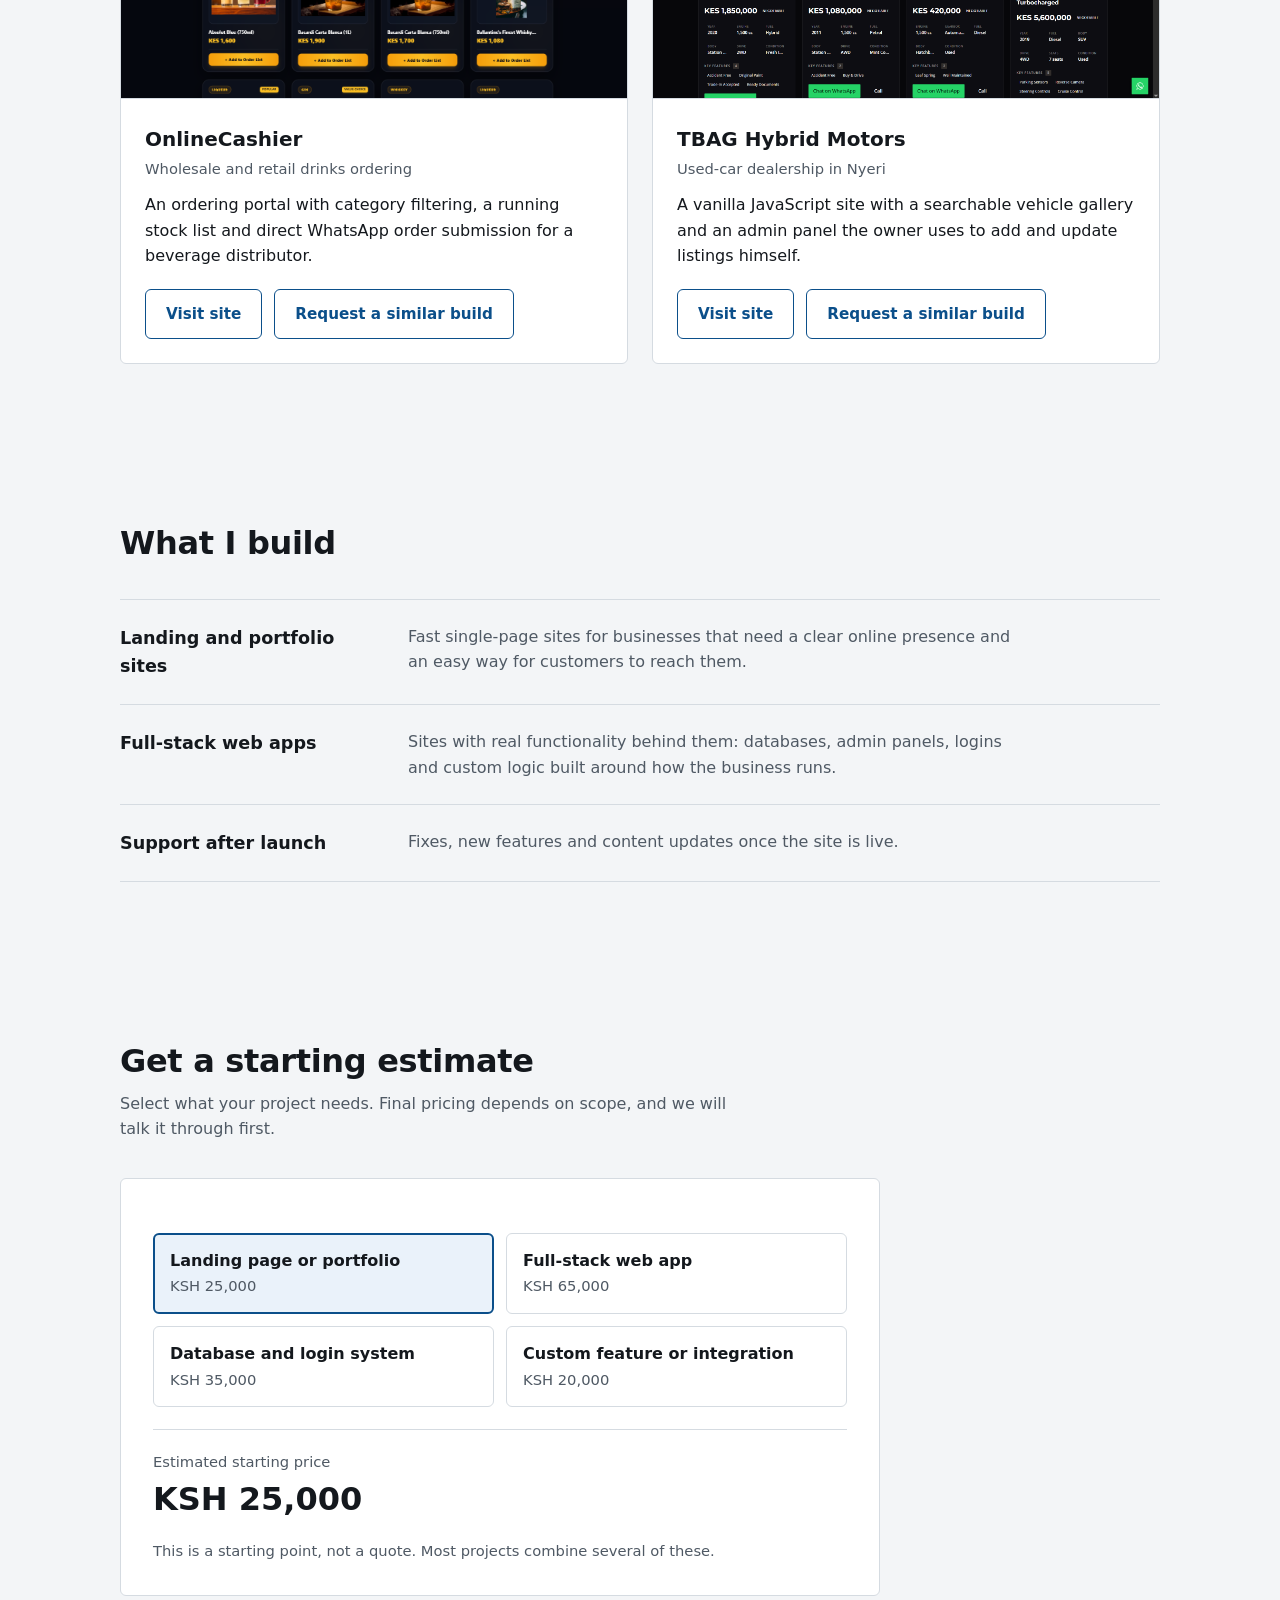
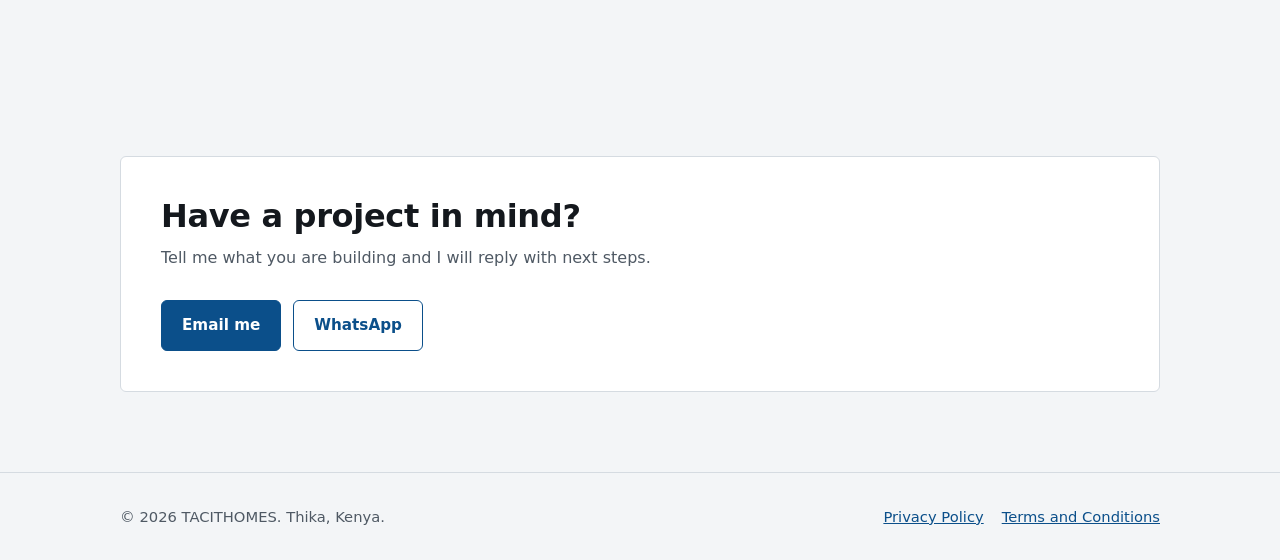
==== commit eecc1f30: "Update site link for TBAG Hybrid Motors" ====
--- a/index.html
+++ b/index.html
@@ -97,7 +97,7 @@
               <p class="tag">Used-car dealership in Nyeri</p>
               <p class="desc">A vanilla JavaScript site with a searchable vehicle gallery and an admin panel the owner uses to add and update listings himself.</p>
               <div class="actions">
-                <a href="https://tbag-fawn.vercel.app/" target="_blank" rel="noopener" class="btn btn-secondary">Visit site</a>
+                <a href="https://tbag-nine.vercel.app/" target="_blank" rel="noopener" class="btn btn-secondary">Visit site</a>
                 <a href="#contact" class="btn btn-secondary">Request a similar build</a>
               </div>
             </div>
